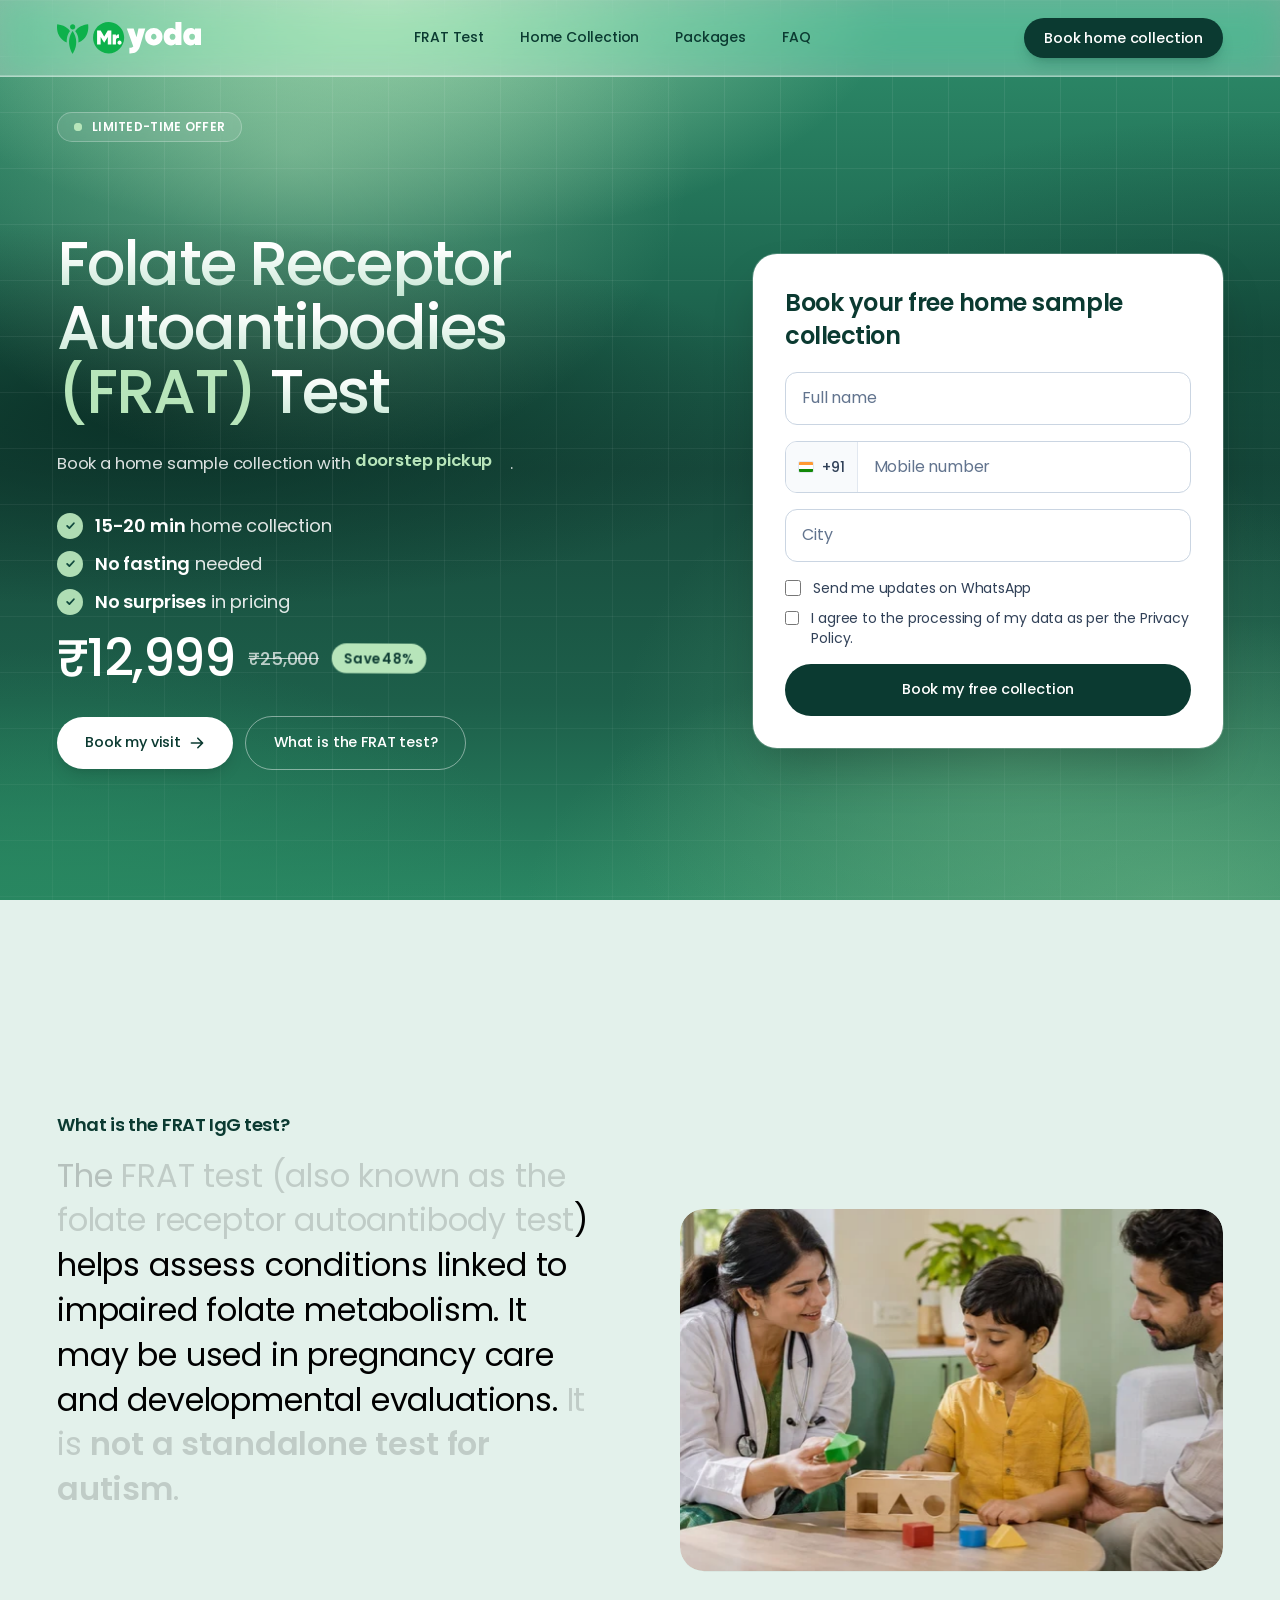
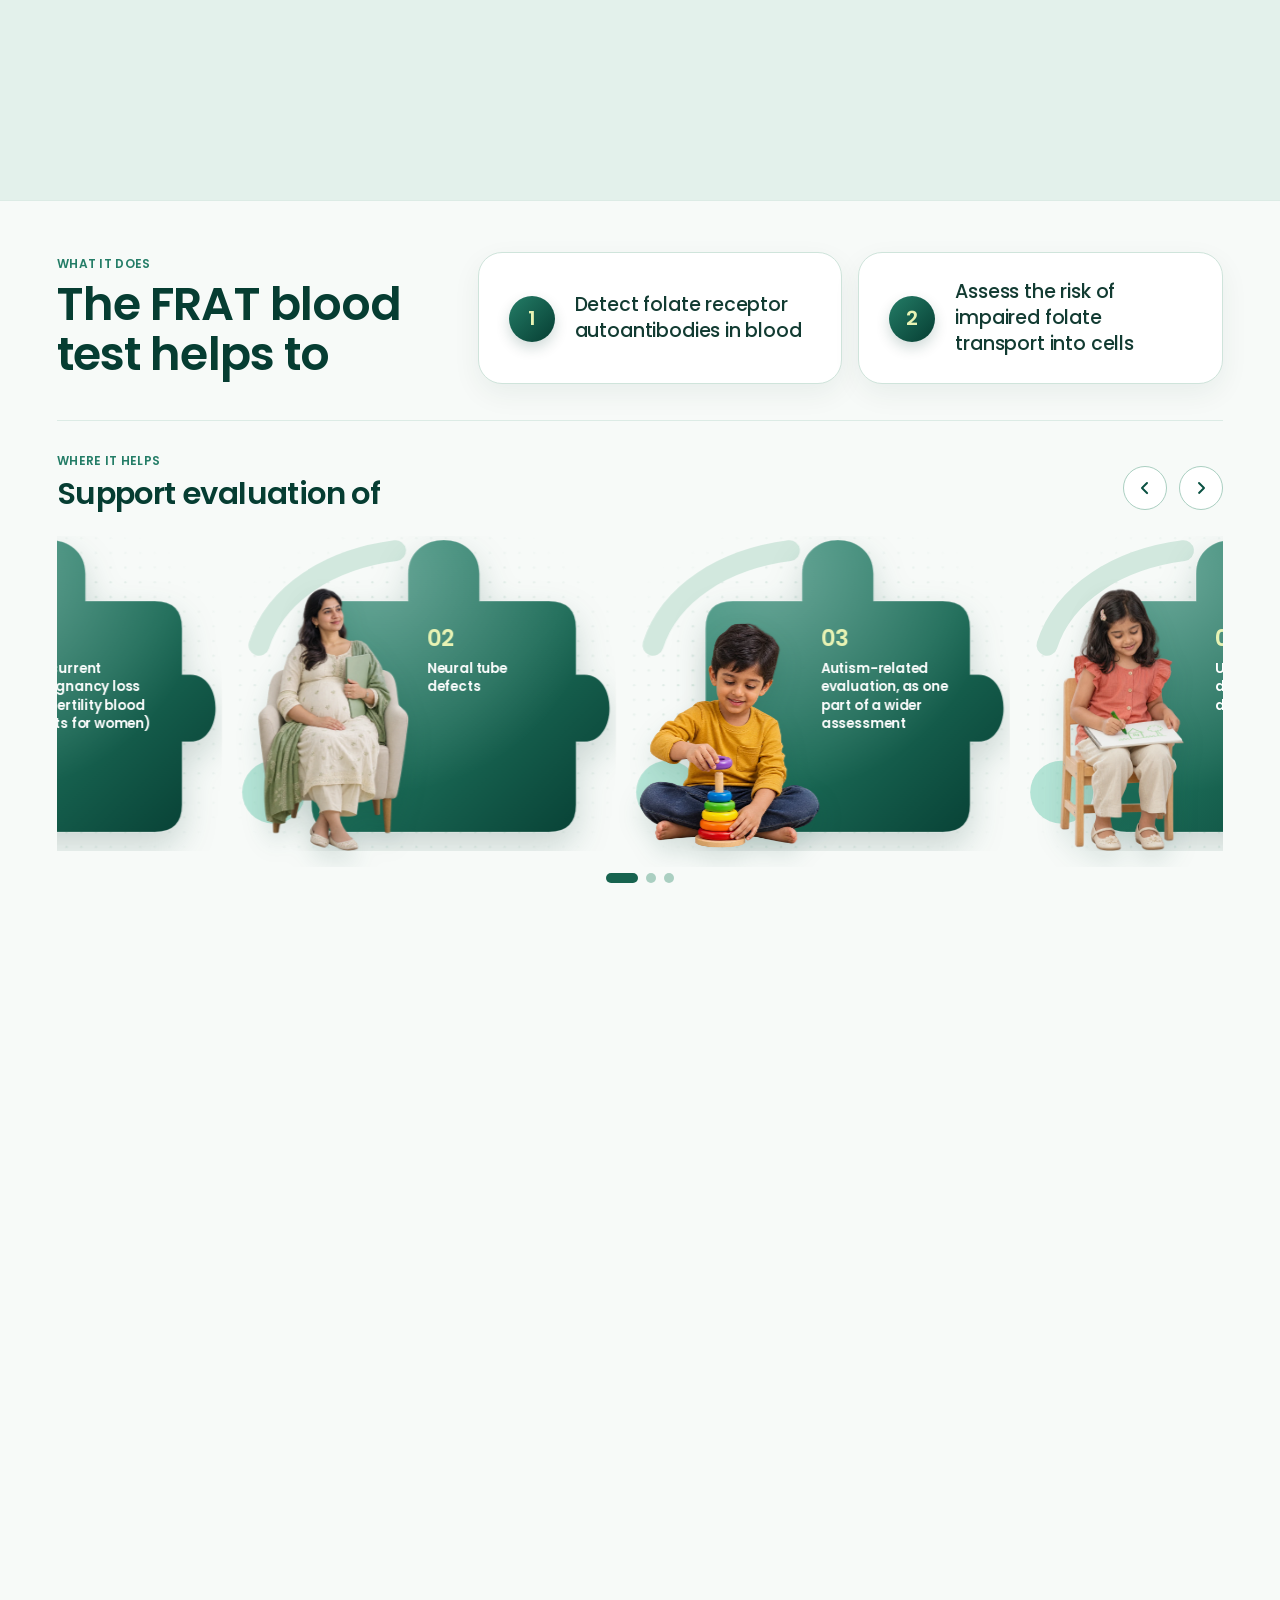
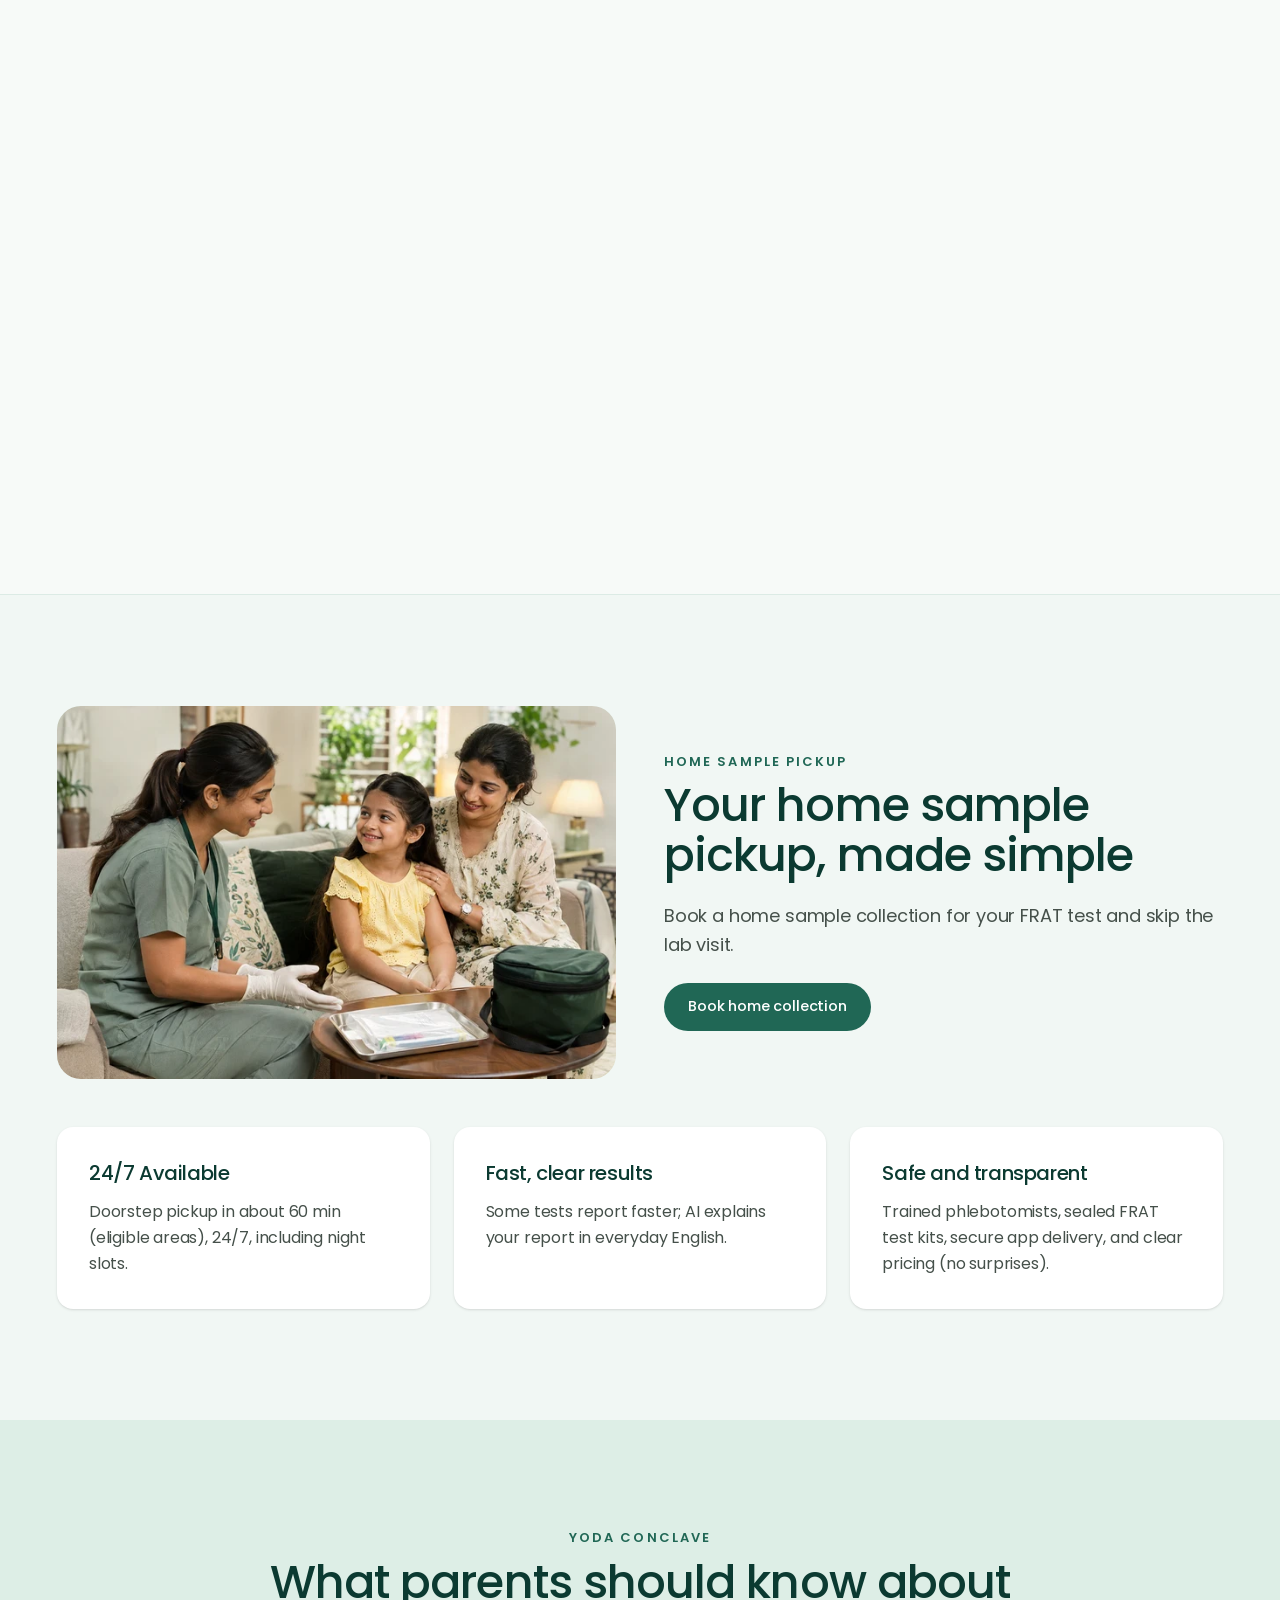
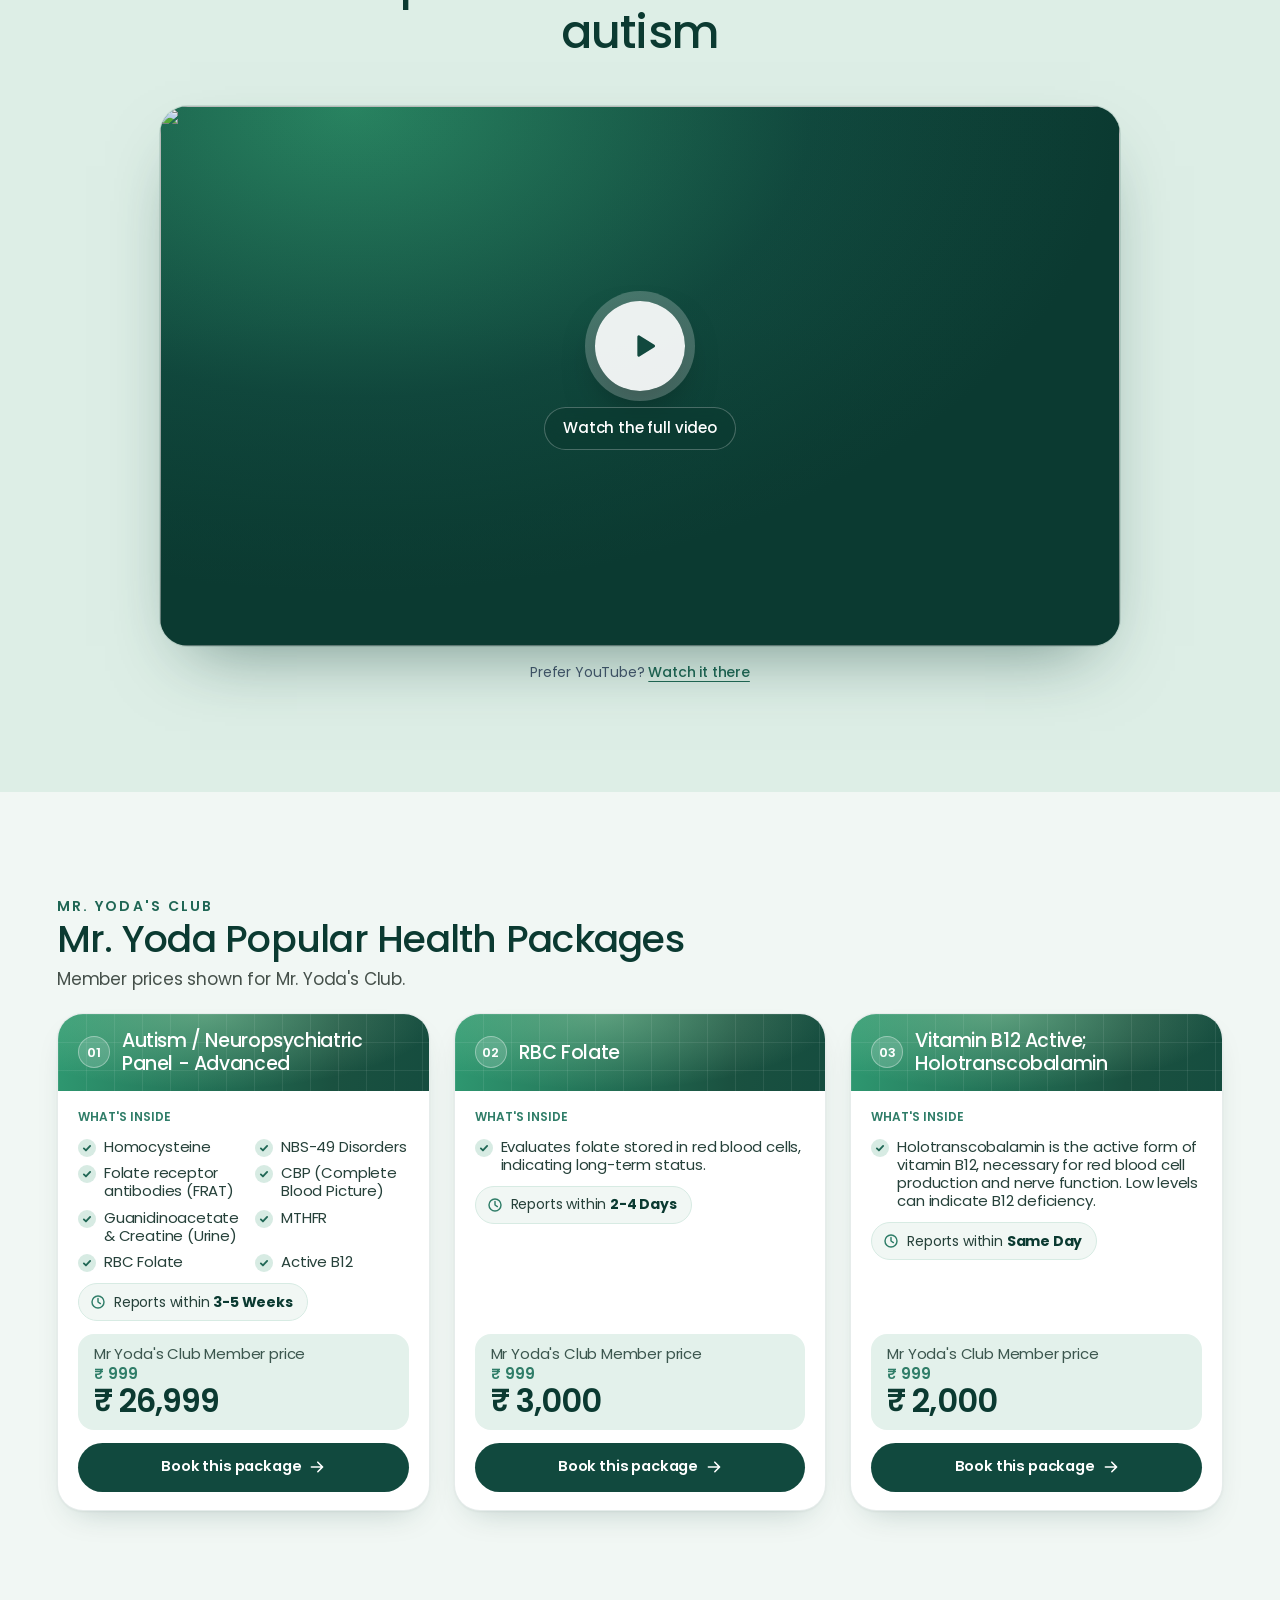
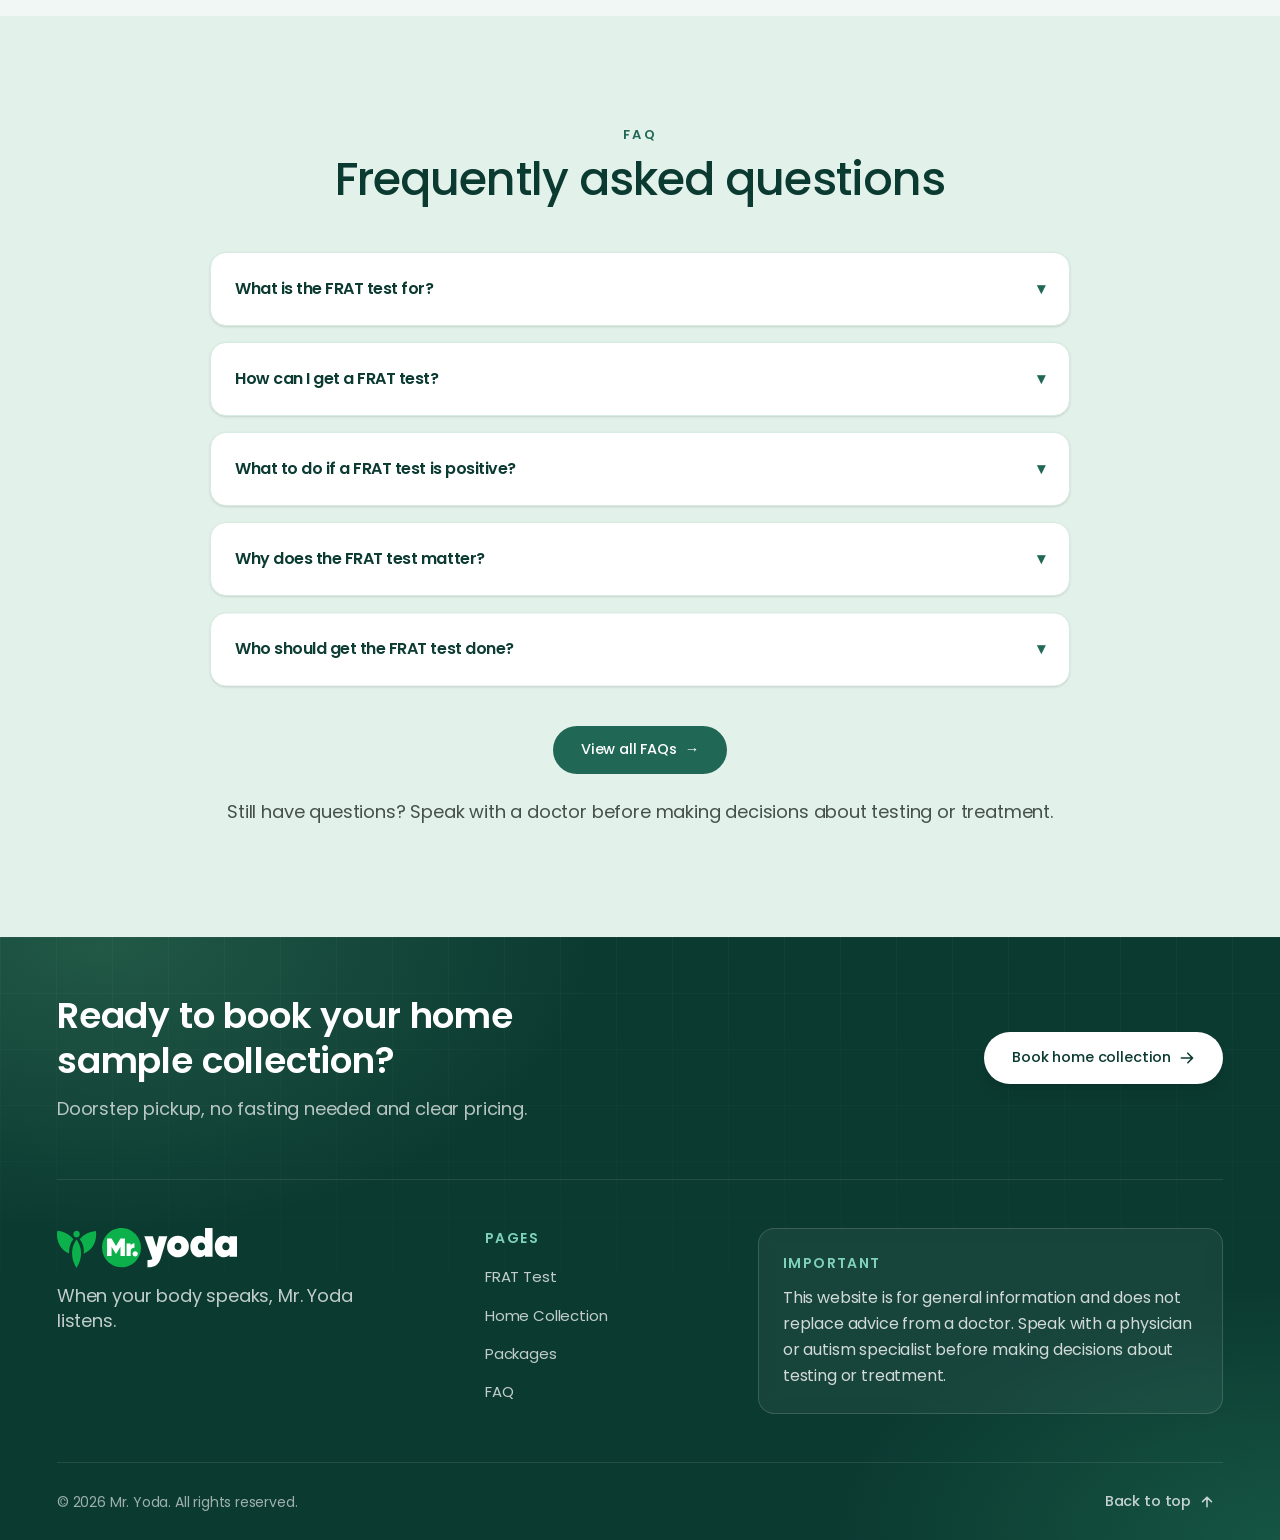
==== index.html @ a36a4462 "Initial commit Co-Authored-By: Claude Sonnet 5.5 <noreply@anthropic.com>" ====
<!DOCTYPE html>
<html lang="en">
<head>
  <meta charset="UTF-8" />
  <meta name="referrer" content="strict-origin-when-cross-origin" />
  <meta name="viewport" content="width=device-width, initial-scale=1.0" />
  <title>FRAT Test Autism: Positive vs Negative Results, Cost &amp; Guide | Mr. Yoda</title>
  <meta name="description" content="Learn FRAT test in autism, understand positive vs negative results, cost in India, and next steps. Complete guide to folate receptor antibody test." />
  <link rel="preconnect" href="https://fonts.googleapis.com" />
  <link rel="preconnect" href="https://fonts.gstatic.com" crossorigin />
  <link href="https://fonts.googleapis.com/css2?family=Poppins:wght@400;500;600&display=swap" rel="stylesheet" />
  <script src="assets/vendor/tailwind.js"></script>
  <style type="text/tailwindcss">
    @theme {
      /* Poster palette: deep emerald, mid emerald, bright emerald, soft neutrals */
      --color-brand-50: #F1F7F4;
      --color-brand-100: #D7EBE3;
      --color-brand-500: #2F7D68;
      --color-brand-600: #206755;
      --color-brand-800: #11493E;
      --color-brand-900: #0B3A31;
      --color-accent: #499987;
      --color-glow: #7FD1BB;
      --color-mint: #E3F1EB;
      --color-mist: #F4F6F5;
      --color-fern: #DDEEE6;
      --font-sans: "Poppins", sans-serif;
    }
  </style>
  <script>
    if (!window.matchMedia('(prefers-reduced-motion: reduce)').matches) {
      document.documentElement.classList.add('fx-ready');
      setTimeout(function () { document.documentElement.classList.remove('fx-ready'); }, 4000);
    }
  </script>
  <link rel="stylesheet" href="assets/css/styles.css" />
  <style>
    .fx-ready [data-fx] { opacity: 0; visibility: hidden; }
    .mascot-bob { animation: mascot-bob 4s ease-in-out infinite; }
    @keyframes mascot-bob { 0%, 100% { transform: translateY(0); } 50% { transform: translateY(-8px); } }
    @media (prefers-reduced-motion: reduce) { .mascot-bob { animation: none; } }
  </style>
</head>
<body class="bg-white font-sans text-slate-700 antialiased">

  <div id="site-header"></div>

  <main>
    <!-- Hero: dark emerald, animated headline, interactive offer + booking -->
    <section id="top" data-hero="light" class="hero-poster relative isolate overflow-hidden text-white">

      <!-- Background: jade mesh gradient, fine grid, drifting light -->
      <div aria-hidden="true" class="pointer-events-none absolute inset-0 -z-10">
        <div class="hero-mesh absolute inset-0"></div>
        <div data-parallax="0.8" class="absolute -left-[8%] -top-[18%] h-[70%] w-[62%]"><div class="hero-blob hero-blob--light"></div></div>
        <div data-parallax="1.3" class="absolute -bottom-[22%] -right-[10%] h-[75%] w-[62%]"><div class="hero-blob hero-blob--mid"></div></div>
        <div class="hero-grid absolute inset-0"></div>
        <div data-glow class="absolute left-0 top-0 hidden h-[28rem] w-[28rem] rounded-full opacity-0 md:block" style="background:radial-gradient(circle,rgba(183,229,186,.22),transparent 65%);transform:translate(-50%,-50%)"></div>
      </div>

      <div class="wrap flex min-h-[100svh] flex-col pb-14 pt-28 lg:pb-14 lg:pt-28">

        <!-- Offer pill -->
        <div data-fx class="flex items-start justify-between gap-6">
          <span class="inline-flex w-fit items-center gap-2.5 rounded-full border border-white/25 bg-white/10 px-4 py-1.5 text-xs font-semibold uppercase tracking-wide text-white backdrop-blur">
            <span class="relative flex h-2 w-2" aria-hidden="true">
              <span class="absolute inline-flex h-full w-full animate-ping rounded-full bg-[#B7E5BA] opacity-75"></span>
              <span class="relative inline-flex h-2 w-2 rounded-full bg-[#B7E5BA]"></span>
            </span>
            Limited-time offer
          </span>
        </div>

        <div class="mt-8 grid flex-1 gap-12 lg:mt-4 lg:grid-cols-[minmax(0,1fr)_minmax(0,470px)] lg:items-center lg:gap-14">

          <!-- Left: 1 pill (above) · 2 headline · 3 line · 4 offer points and price · 5 buttons -->
          <div class="hero-left flex flex-col justify-center">
            <h1 data-fx data-split class="hero-title">
                Folate Receptor Autoantibodies (FRAT) Test
              </h1>

            <p data-fx class="mt-6 max-w-xl text-[clamp(16px,1.3vw,19px)] leading-[1.55] text-white/85">
                Book a home sample collection with
                <span class="inline-grid h-[1.75em] overflow-hidden align-bottom font-semibold text-[#B7E5BA]" data-rotator aria-live="off">
                  <span class="col-start-1 row-start-1">doorstep pickup</span>
                  <span class="col-start-1 row-start-1">no fasting needed</span>
                  <span class="col-start-1 row-start-1">clear pricing</span>
                </span>.
              </p>

            <div data-fx class="hero-facts mt-9">
              <ul class="grid gap-3">
                <li><span class="hero-check"><svg viewBox="0 0 20 20" fill="none" stroke="currentColor" stroke-width="2.4" stroke-linecap="round" stroke-linejoin="round" aria-hidden="true"><path d="M5.5 10.5l3 3 6-6.5"/></svg></span><span><strong>15-20 min</strong> home collection</span></li>
                <li><span class="hero-check"><svg viewBox="0 0 20 20" fill="none" stroke="currentColor" stroke-width="2.4" stroke-linecap="round" stroke-linejoin="round" aria-hidden="true"><path d="M5.5 10.5l3 3 6-6.5"/></svg></span><span><strong>No fasting</strong> needed</span></li>
                <li><span class="hero-check"><svg viewBox="0 0 20 20" fill="none" stroke="currentColor" stroke-width="2.4" stroke-linecap="round" stroke-linejoin="round" aria-hidden="true"><path d="M5.5 10.5l3 3 6-6.5"/></svg></span><span><strong>No surprises</strong> in pricing</span></li>
              </ul>
              <p class="hero-price">
                <span class="hero-price-now">&#8377;<span data-count="12999">12,999</span></span>
                <span data-strike class="hero-price-old">&#8377;25,000</span>
                <span data-badge class="hero-price-badge">Save 48%</span>
              </p>
            </div>

            <div data-fx class="mt-8 flex flex-wrap items-center gap-3">
                <a href="#hero-book" data-focus-form data-magnetic
                   class="inline-flex items-center gap-2 rounded-full bg-white px-7 py-3.5 font-semibold text-brand-900 shadow-lg transition-colors duration-300 hover:bg-[#B7E5BA] focus-visible:outline-none focus-visible:ring-4 focus-visible:ring-white/40">
                  Book my visit
                  <svg class="h-4 w-4" viewBox="0 0 20 20" fill="currentColor" aria-hidden="true"><path fill-rule="evenodd" d="M10.3 3.3a1 1 0 011.4 0l6 6a1 1 0 010 1.4l-6 6a1 1 0 01-1.4-1.4L14.6 11H3a1 1 0 110-2h11.6l-4.3-4.3a1 1 0 010-1.4z" clip-rule="evenodd"/></svg>
                </a>
                <a href="#frat" data-magnetic
                   class="inline-flex items-center rounded-full border border-white/45 px-7 py-3.5 font-semibold text-white transition-colors duration-300 hover:bg-white/10 focus-visible:outline-none focus-visible:ring-4 focus-visible:ring-white/40">
                  What is the FRAT test?
                </a>
              </div>
          </div>

          <!-- Right: booking form -->
        <div id="hero-book" data-fx class="scroll-mt-28 lg:self-center">
          <div class="mx-auto w-full max-w-lg rounded-3xl bg-white p-6 text-slate-800 shadow-2xl ring-1 ring-white/20 md:p-8">

            <!-- Form state -->
            <div data-hero-form-wrap>
              <h2 class="text-xl font-extrabold leading-snug text-brand-900 md:text-2xl">Book your free home sample collection</h2>

              <form id="hero-form" data-hero-form novalidate class="mt-5 grid gap-4">
                <div>
                  <label for="h-name" class="sr-only">Full name</label>
                  <input id="h-name" name="name" type="text" autocomplete="name" placeholder="Full name"
                         aria-describedby="h-name-err"
                         class="w-full rounded-xl border border-slate-300 bg-white px-4 py-3 text-slate-900 placeholder:text-slate-500 focus:border-brand-600 focus:outline-none focus:ring-4 focus:ring-brand-100 aria-invalid:border-brand-600" />
                  <p id="h-name-err" data-error-for="name" class="mt-1 hidden text-xs font-medium text-brand-800" role="alert"></p>
                </div>

                <div>
                  <div class="flex items-stretch overflow-hidden rounded-xl border border-slate-300 bg-white focus-within:border-brand-600 focus-within:ring-4 focus-within:ring-brand-100">
                    <span class="flex shrink-0 items-center gap-2 border-r border-slate-200 bg-slate-50 px-3 text-sm font-medium text-slate-700">
                      <span class="flex h-3 w-4 flex-col overflow-hidden rounded-[2px] border border-slate-200" aria-hidden="true">
                        <span class="flex-1 bg-[#FF9933]"></span>
                        <span class="flex-1 bg-white"></span>
                        <span class="flex-1 bg-[#138808]"></span>
                      </span>
                      +91
                    </span>
                    <label for="h-phone" class="sr-only">Mobile number</label>
                    <input id="h-phone" name="phone" type="tel" inputmode="numeric" autocomplete="tel-national" maxlength="10" placeholder="Mobile number"
                           aria-describedby="h-phone-err"
                           class="w-full bg-transparent px-4 py-3 text-slate-900 placeholder:text-slate-500 focus:outline-none aria-invalid:text-brand-800" />
                  </div>
                  <p id="h-phone-err" data-error-for="phone" class="mt-1 hidden text-xs font-medium text-brand-800" role="alert"></p>
                </div>

                <div>
                  <label for="h-city" class="sr-only">City</label>
                  <input id="h-city" name="city" type="text" autocomplete="address-level2" list="city-options" placeholder="City"
                         aria-describedby="h-city-err"
                         class="w-full rounded-xl border border-slate-300 bg-white px-4 py-3 text-slate-900 placeholder:text-slate-500 focus:border-brand-600 focus:outline-none focus:ring-4 focus:ring-brand-100 aria-invalid:border-brand-600" />
                  <datalist id="city-options">
                    <option value="Mumbai"></option>
                    <option value="Delhi"></option>
                    <option value="Bengaluru"></option>
                    <option value="Hyderabad"></option>
                    <option value="Chennai"></option>
                    <option value="Kolkata"></option>
                    <option value="Pune"></option>
                    <option value="Ahmedabad"></option>
                  </datalist>
                  <p id="h-city-err" data-error-for="city" class="mt-1 hidden text-xs font-medium text-brand-800" role="alert"></p>
                </div>

                <div class="grid gap-2.5">
                  <label class="flex cursor-pointer items-start gap-3 text-sm text-slate-700">
                    <input type="checkbox" name="whatsapp" class="mt-0.5 h-4 w-4 accent-brand-600" />
                    <span>Send me updates on WhatsApp</span>
                  </label>
                  <label class="flex cursor-pointer items-start gap-3 text-sm text-slate-700">
                    <input type="checkbox" name="consent" class="mt-0.5 h-4 w-4 accent-brand-600" aria-describedby="h-consent-err" />
                    <span>I agree to the processing of my data as per the Privacy Policy.</span>
                  </label>
                  <p id="h-consent-err" data-error-for="consent" class="hidden text-xs font-medium text-brand-800" role="alert"></p>
                </div>

                <div>
                  <button data-submit type="submit"
                          class="flex w-full items-center justify-center gap-2 rounded-full bg-brand-900 px-6 py-3.5 font-semibold text-white transition-colors duration-300 hover:bg-brand-800 focus-visible:outline-none focus-visible:ring-4 focus-visible:ring-brand-100 disabled:cursor-wait disabled:opacity-70">
                    <span data-submit-label>Book my free collection</span>
                  </button>
                </div>
              </form>
            </div>

            <!-- Confirmation state -->
            <div data-hero-success hidden role="status" aria-live="polite">
              <div class="flex flex-col items-center py-10 text-center">
                <span class="grid h-14 w-14 place-items-center rounded-full bg-brand-50 text-brand-600" aria-hidden="true">
                  <svg class="h-7 w-7" viewBox="0 0 20 20" fill="currentColor"><path fill-rule="evenodd" d="M16.7 5.3a1 1 0 010 1.4l-7 7a1 1 0 01-1.4 0l-3-3a1 1 0 111.4-1.4L9 11.6l6.3-6.3a1 1 0 011.4 0z" clip-rule="evenodd"/></svg>
                </span>
                <h3 class="mt-4 text-2xl font-extrabold text-brand-900">Thank you, <span data-success-name></span>!</h3>
                <p class="mt-2 max-w-xs text-sm text-slate-600">
                  Your request is in. We'll call <span class="font-semibold text-slate-800" data-success-phone></span> to confirm your visit time.
                </p>
                <ul class="mt-6 grid gap-2 text-left text-sm text-slate-700">
                  <li>1. We call to confirm your slot</li>
                  <li>2. Our team visits for the sample</li>
                  <li>3. Your report is shared with you</li>
                </ul>
                <button type="button" data-reset class="mt-7 rounded-full border border-brand-600 px-5 py-2.5 text-sm font-semibold text-brand-800 transition-colors duration-300 hover:bg-brand-100">
                  Book for someone else
                </button>
              </div>
            </div>

          </div>
        </div>
      </div>
    </section>

    <!-- What is FRAT -->
    <section id="frat" class="flex min-h-svh items-center bg-mint py-[clamp(64px,6vw+34px,120px)]">
      <div class="wrap">
        <div data-frat-intro class="grid items-start gap-10 md:grid-cols-2 md:gap-14 lg:gap-20">
          <!-- Text: sits a little higher -->
          <div class="md:-mt-4">
            <h2 data-frat-heading class="text-[18px] font-bold leading-snug text-brand-900">What is the FRAT IgG test?</h2>
            <p data-frat-text class="mt-4 text-[22px] font-normal leading-[1.4] text-black md:text-[26px] lg:text-[32px]">
              The <strong class="font-normal text-black">FRAT test</strong> (also known as the <strong class="font-normal text-black">folate receptor autoantibody test</strong>)
              helps assess conditions linked to impaired folate metabolism. It may be used in pregnancy care and developmental evaluations.
              It is <strong class="font-semibold text-black">not a standalone test for autism</strong>.
            </p>
          </div>

          <!-- Image: sits lower, revealed on scroll -->
          <div data-frat-image class="overflow-hidden rounded-3xl shadow-xl md:mt-20">
            <img data-frat-img src="assets/images/pediatric-consultation-photo.webp" srcset="assets/images/pediatric-consultation-photo-640.webp 640w, assets/images/pediatric-consultation-photo.webp 1280w" sizes="(min-width: 768px) 560px, calc(100vw - 40px)" width="1280" height="853" alt="AI-generated photo of a pediatrician consulting with a young child and his father." class="block h-auto w-full object-cover will-change-transform" loading="lazy" decoding="async" />
          </div>
        </div>

      </div>
    </section>

    <!-- Full-width band: what it does + where it helps (puzzle-piece card slider) -->
    <section id="where-it-helps" class="bg-mint">
      <div class="evaluation-panel">
        <div class="evaluation-inner wrap">
          <!-- Part 1: what the test does -->
          <div class="evaluation-intro" data-reveal>
            <div>
              <p data-eyebrow class="text-xs font-semibold uppercase tracking-wide">What it does</p>
              <h3 class="mt-2 text-3xl font-extrabold leading-tight md:text-4xl">The FRAT blood test helps to</h3>
            </div>
            <ul class="grid gap-4 md:grid-cols-2">
              <li class="evaluation-point">
                <span class="evaluation-point-number" aria-hidden="true">1</span>
                Detect folate receptor autoantibodies in blood
              </li>
              <li class="evaluation-point">
                <span class="evaluation-point-number" aria-hidden="true">2</span>
                Assess the risk of impaired folate transport into cells
              </li>
            </ul>
          </div>
          <div class="evaluation-divider" aria-hidden="true"></div>

          <!-- Part 2: where it helps (this half stays pinned while the cards move on scroll) -->
          <div data-pin>
          <div class="flex flex-wrap items-end justify-between gap-4" data-reveal>
            <div>
              <p data-eyebrow class="text-xs font-semibold uppercase tracking-wide">Where it helps</p>
              <h3 class="mt-2 text-2xl font-extrabold leading-snug text-brand-900 md:text-3xl">Support evaluation of</h3>
            </div>
            <div class="flex items-center gap-3">
              <button type="button" data-prev aria-label="Previous cards" class="grid h-11 w-11 place-items-center rounded-full border border-brand-600 text-brand-800 transition-colors duration-300 hover:bg-brand-600 hover:text-white focus-visible:outline-none focus-visible:ring-4 focus-visible:ring-brand-100"><svg class="h-5 w-5" viewBox="0 0 20 20" fill="currentColor" aria-hidden="true"><path fill-rule="evenodd" d="M12.7 4.3a1 1 0 010 1.4L8.4 10l4.3 4.3a1 1 0 11-1.4 1.4l-5-5a1 1 0 010-1.4l5-5a1 1 0 011.4 0z" clip-rule="evenodd"/></svg></button>
              <button type="button" data-next aria-label="Next cards" class="grid h-11 w-11 place-items-center rounded-full border border-brand-600 text-brand-800 transition-colors duration-300 hover:bg-brand-600 hover:text-white focus-visible:outline-none focus-visible:ring-4 focus-visible:ring-brand-100"><svg class="h-5 w-5" viewBox="0 0 20 20" fill="currentColor" aria-hidden="true"><path fill-rule="evenodd" d="M7.3 4.3a1 1 0 011.4 0l5 5a1 1 0 010 1.4l-5 5a1 1 0 01-1.4-1.4L11.6 10 7.3 5.7a1 1 0 010-1.4z" clip-rule="evenodd"/></svg></button>
            </div>
          </div>

          <div data-pslider data-lenis-prevent tabindex="0" role="region" aria-roledescription="carousel"
               aria-label="Where the FRAT blood test helps"
               class="evaluation-slider rounded-3xl outline-none focus-visible:ring-4 focus-visible:ring-brand-100">
            <div data-pslider-viewport class="evaluation-viewport touch-pan-y select-none overflow-hidden">
              <ul data-pslider-track class="flex items-start will-change-transform">
              <li data-card role="group" aria-roledescription="slide" aria-label="1 of 5" class="relative shrink-0">
                <div class="evaluation-piece absolute inset-0 transition-transform duration-300 hover:-translate-y-2">
                  <svg class="evaluation-shape evaluation-shape--wide absolute inset-0 h-full w-full" viewBox="0 0 360 300" preserveAspectRatio="xMidYMid meet" aria-hidden="true"><defs><linearGradient id="pg1" x1="0" y1="0" x2="1" y2="1"><stop offset="0" stop-color="#2E8C75"/><stop offset=".55" stop-color="#1B6A56"/><stop offset="1" stop-color="#063D32"/></linearGradient><radialGradient id="pg1h" cx=".22" cy=".12" r=".75"><stop offset="0" stop-color="#fff" stop-opacity=".30"/><stop offset="1" stop-color="#fff" stop-opacity="0"/></radialGradient><pattern id="pg1d" width="14" height="14" patternUnits="userSpaceOnUse"><circle cx="2" cy="2" r="1.1" fill="#b9d6ca"/></pattern><radialGradient id="pg1g" cx=".5" cy=".55" r=".62"><stop offset=".35" stop-color="#fff"/><stop offset="1" stop-color="#000"/></radialGradient><mask id="pg1m"><rect width="360" height="300" fill="url(#pg1g)"/></mask></defs><rect width="360" height="300" fill="url(#pg1d)" opacity=".8" mask="url(#pg1m)"/><path d="M20 104C36 54 88 22 150 14" fill="none" stroke="#d2e8de" stroke-width="20" stroke-linecap="round"/><circle cx="34" cy="244" r="30" fill="#7FD1BB" opacity=".55"/><path class="puzzle-body" fill="url(#pg1)" stroke="rgba(255,255,255,.22)" stroke-width="1" stroke-linejoin="round" d="M96 62H162V36C162 -7 230 -7 230 36V62H296Q322 62 322 88V132H330C362 132 362 196 330 196H322V256Q322 282 296 282H96Q70 282 70 256V88Q70 62 96 62Z"/><path fill="url(#pg1h)" d="M96 62H162V36C162 -7 230 -7 230 36V62H296Q322 62 322 88V132H330C362 132 362 196 330 196H322V256Q322 282 296 282H96Q70 282 70 256V88Q70 62 96 62Z"/></svg>
                  <svg class="evaluation-shape evaluation-shape--tall absolute inset-0 h-full w-full" viewBox="0 0 300 400" preserveAspectRatio="xMidYMid meet" aria-hidden="true"><defs><linearGradient id="pg1t" x1="0" y1="0" x2="1" y2="1"><stop offset="0" stop-color="#2E8C75"/><stop offset=".55" stop-color="#1B6A56"/><stop offset="1" stop-color="#063D32"/></linearGradient><radialGradient id="pg1th" cx=".22" cy=".12" r=".75"><stop offset="0" stop-color="#fff" stop-opacity=".30"/><stop offset="1" stop-color="#fff" stop-opacity="0"/></radialGradient><pattern id="pg1td" width="14" height="14" patternUnits="userSpaceOnUse"><circle cx="2" cy="2" r="1.1" fill="#b9d6ca"/></pattern><radialGradient id="pg1tg" cx=".5" cy=".55" r=".62"><stop offset=".35" stop-color="#fff"/><stop offset="1" stop-color="#000"/></radialGradient><mask id="pg1tm"><rect width="300" height="400" fill="url(#pg1tg)"/></mask></defs><rect width="300" height="400" fill="url(#pg1td)" opacity=".8" mask="url(#pg1tm)"/><circle cx="276" cy="52" r="22" fill="#7FD1BB" opacity=".55"/><path class="puzzle-body" fill="url(#pg1t)" stroke="rgba(255,255,255,.22)" stroke-width="1" stroke-linejoin="round" d="M46 62H112V36C112 -7 178 -7 178 36V62H230Q256 62 256 88V172H270C308 172 308 236 270 236H256V366Q256 392 230 392H46Q20 392 20 366V88Q20 62 46 62Z"/><path fill="url(#pg1th)" d="M46 62H112V36C112 -7 178 -7 178 36V62H230Q256 62 256 88V172H270C308 172 308 236 270 236H256V366Q256 392 230 392H46Q20 392 20 366V88Q20 62 46 62Z"/></svg>
                  <img class="evaluation-person" src="assets/images/parent-care-cutout.webp" alt="AI-generated photo of a woman seated with a medical report." width="800" height="1200" loading="lazy" decoding="async" draggable="false" />
                  <div class="evaluation-copy absolute text-white">
                    <span class="evaluation-number">01</span>
                    <p class="evaluation-label">Recurrent pregnancy loss (infertility blood tests for women)</p>
                  </div>
                </div>
              </li>
              <li data-card role="group" aria-roledescription="slide" aria-label="2 of 5" class="relative shrink-0">
                <div class="evaluation-piece absolute inset-0 transition-transform duration-300 hover:-translate-y-2">
                  <svg class="evaluation-shape evaluation-shape--wide absolute inset-0 h-full w-full" viewBox="0 0 360 300" preserveAspectRatio="xMidYMid meet" aria-hidden="true"><defs><linearGradient id="pg2" x1="0" y1="0" x2="1" y2="1"><stop offset="0" stop-color="#2E8C75"/><stop offset=".55" stop-color="#1B6A56"/><stop offset="1" stop-color="#063D32"/></linearGradient><radialGradient id="pg2h" cx=".22" cy=".12" r=".75"><stop offset="0" stop-color="#fff" stop-opacity=".30"/><stop offset="1" stop-color="#fff" stop-opacity="0"/></radialGradient><pattern id="pg2d" width="14" height="14" patternUnits="userSpaceOnUse"><circle cx="2" cy="2" r="1.1" fill="#b9d6ca"/></pattern><radialGradient id="pg2g" cx=".5" cy=".55" r=".62"><stop offset=".35" stop-color="#fff"/><stop offset="1" stop-color="#000"/></radialGradient><mask id="pg2m"><rect width="360" height="300" fill="url(#pg2g)"/></mask></defs><rect width="360" height="300" fill="url(#pg2d)" opacity=".8" mask="url(#pg2m)"/><path d="M20 104C36 54 88 22 150 14" fill="none" stroke="#d2e8de" stroke-width="20" stroke-linecap="round"/><circle cx="34" cy="244" r="30" fill="#7FD1BB" opacity=".55"/><path class="puzzle-body" fill="url(#pg2)" stroke="rgba(255,255,255,.22)" stroke-width="1" stroke-linejoin="round" d="M96 62H162V36C162 -7 230 -7 230 36V62H296Q322 62 322 88V132H330C362 132 362 196 330 196H322V256Q322 282 296 282H96Q70 282 70 256V88Q70 62 96 62Z"/><path fill="url(#pg2h)" d="M96 62H162V36C162 -7 230 -7 230 36V62H296Q322 62 322 88V132H330C362 132 362 196 330 196H322V256Q322 282 296 282H96Q70 282 70 256V88Q70 62 96 62Z"/></svg>
                  <svg class="evaluation-shape evaluation-shape--tall absolute inset-0 h-full w-full" viewBox="0 0 300 400" preserveAspectRatio="xMidYMid meet" aria-hidden="true"><defs><linearGradient id="pg2t" x1="0" y1="0" x2="1" y2="1"><stop offset="0" stop-color="#2E8C75"/><stop offset=".55" stop-color="#1B6A56"/><stop offset="1" stop-color="#063D32"/></linearGradient><radialGradient id="pg2th" cx=".22" cy=".12" r=".75"><stop offset="0" stop-color="#fff" stop-opacity=".30"/><stop offset="1" stop-color="#fff" stop-opacity="0"/></radialGradient><pattern id="pg2td" width="14" height="14" patternUnits="userSpaceOnUse"><circle cx="2" cy="2" r="1.1" fill="#b9d6ca"/></pattern><radialGradient id="pg2tg" cx=".5" cy=".55" r=".62"><stop offset=".35" stop-color="#fff"/><stop offset="1" stop-color="#000"/></radialGradient><mask id="pg2tm"><rect width="300" height="400" fill="url(#pg2tg)"/></mask></defs><rect width="300" height="400" fill="url(#pg2td)" opacity=".8" mask="url(#pg2tm)"/><circle cx="276" cy="52" r="22" fill="#7FD1BB" opacity=".55"/><path class="puzzle-body" fill="url(#pg2t)" stroke="rgba(255,255,255,.22)" stroke-width="1" stroke-linejoin="round" d="M46 62H112V36C112 -7 178 -7 178 36V62H230Q256 62 256 88V172H270C308 172 308 236 270 236H256V366Q256 392 230 392H46Q20 392 20 366V88Q20 62 46 62Z"/><path fill="url(#pg2th)" d="M46 62H112V36C112 -7 178 -7 178 36V62H230Q256 62 256 88V172H270C308 172 308 236 270 236H256V366Q256 392 230 392H46Q20 392 20 366V88Q20 62 46 62Z"/></svg>
                  <img class="evaluation-person" src="assets/images/prenatal-care-cutout.webp" alt="AI-generated photo of a pregnant woman seated with a prenatal care folder." width="800" height="1200" loading="lazy" decoding="async" draggable="false" />
                  <div class="evaluation-copy absolute text-white">
                    <span class="evaluation-number">02</span>
                    <p class="evaluation-label">Neural tube defects</p>
                  </div>
                </div>
              </li>
              <li data-card role="group" aria-roledescription="slide" aria-label="3 of 5" class="relative shrink-0">
                <div class="evaluation-piece absolute inset-0 transition-transform duration-300 hover:-translate-y-2">
                  <svg class="evaluation-shape evaluation-shape--wide absolute inset-0 h-full w-full" viewBox="0 0 360 300" preserveAspectRatio="xMidYMid meet" aria-hidden="true"><defs><linearGradient id="pg3" x1="0" y1="0" x2="1" y2="1"><stop offset="0" stop-color="#2E8C75"/><stop offset=".55" stop-color="#1B6A56"/><stop offset="1" stop-color="#063D32"/></linearGradient><radialGradient id="pg3h" cx=".22" cy=".12" r=".75"><stop offset="0" stop-color="#fff" stop-opacity=".30"/><stop offset="1" stop-color="#fff" stop-opacity="0"/></radialGradient><pattern id="pg3d" width="14" height="14" patternUnits="userSpaceOnUse"><circle cx="2" cy="2" r="1.1" fill="#b9d6ca"/></pattern><radialGradient id="pg3g" cx=".5" cy=".55" r=".62"><stop offset=".35" stop-color="#fff"/><stop offset="1" stop-color="#000"/></radialGradient><mask id="pg3m"><rect width="360" height="300" fill="url(#pg3g)"/></mask></defs><rect width="360" height="300" fill="url(#pg3d)" opacity=".8" mask="url(#pg3m)"/><path d="M20 104C36 54 88 22 150 14" fill="none" stroke="#d2e8de" stroke-width="20" stroke-linecap="round"/><circle cx="34" cy="244" r="30" fill="#7FD1BB" opacity=".55"/><path class="puzzle-body" fill="url(#pg3)" stroke="rgba(255,255,255,.22)" stroke-width="1" stroke-linejoin="round" d="M96 62H162V36C162 -7 230 -7 230 36V62H296Q322 62 322 88V132H330C362 132 362 196 330 196H322V256Q322 282 296 282H96Q70 282 70 256V88Q70 62 96 62Z"/><path fill="url(#pg3h)" d="M96 62H162V36C162 -7 230 -7 230 36V62H296Q322 62 322 88V132H330C362 132 362 196 330 196H322V256Q322 282 296 282H96Q70 282 70 256V88Q70 62 96 62Z"/></svg>
                  <svg class="evaluation-shape evaluation-shape--tall absolute inset-0 h-full w-full" viewBox="0 0 300 400" preserveAspectRatio="xMidYMid meet" aria-hidden="true"><defs><linearGradient id="pg3t" x1="0" y1="0" x2="1" y2="1"><stop offset="0" stop-color="#2E8C75"/><stop offset=".55" stop-color="#1B6A56"/><stop offset="1" stop-color="#063D32"/></linearGradient><radialGradient id="pg3th" cx=".22" cy=".12" r=".75"><stop offset="0" stop-color="#fff" stop-opacity=".30"/><stop offset="1" stop-color="#fff" stop-opacity="0"/></radialGradient><pattern id="pg3td" width="14" height="14" patternUnits="userSpaceOnUse"><circle cx="2" cy="2" r="1.1" fill="#b9d6ca"/></pattern><radialGradient id="pg3tg" cx=".5" cy=".55" r=".62"><stop offset=".35" stop-color="#fff"/><stop offset="1" stop-color="#000"/></radialGradient><mask id="pg3tm"><rect width="300" height="400" fill="url(#pg3tg)"/></mask></defs><rect width="300" height="400" fill="url(#pg3td)" opacity=".8" mask="url(#pg3tm)"/><circle cx="276" cy="52" r="22" fill="#7FD1BB" opacity=".55"/><path class="puzzle-body" fill="url(#pg3t)" stroke="rgba(255,255,255,.22)" stroke-width="1" stroke-linejoin="round" d="M46 62H112V36C112 -7 178 -7 178 36V62H230Q256 62 256 88V172H270C308 172 308 236 270 236H256V366Q256 392 230 392H46Q20 392 20 366V88Q20 62 46 62Z"/><path fill="url(#pg3th)" d="M46 62H112V36C112 -7 178 -7 178 36V62H230Q256 62 256 88V172H270C308 172 308 236 270 236H256V366Q256 392 230 392H46Q20 392 20 366V88Q20 62 46 62Z"/></svg>
                  <img class="evaluation-person" src="assets/images/child-development-cutout.webp" alt="AI-generated photo of a child playing with a stacking-ring toy." width="800" height="875" loading="lazy" decoding="async" draggable="false" />
                  <div class="evaluation-copy absolute text-white">
                    <span class="evaluation-number">03</span>
                    <p class="evaluation-label">Autism-related evaluation, as one part of a wider assessment</p>
                  </div>
                </div>
              </li>
              <li data-card role="group" aria-roledescription="slide" aria-label="4 of 5" class="relative shrink-0">
                <div class="evaluation-piece absolute inset-0 transition-transform duration-300 hover:-translate-y-2">
                  <svg class="evaluation-shape evaluation-shape--wide absolute inset-0 h-full w-full" viewBox="0 0 360 300" preserveAspectRatio="xMidYMid meet" aria-hidden="true"><defs><linearGradient id="pg4" x1="0" y1="0" x2="1" y2="1"><stop offset="0" stop-color="#2E8C75"/><stop offset=".55" stop-color="#1B6A56"/><stop offset="1" stop-color="#063D32"/></linearGradient><radialGradient id="pg4h" cx=".22" cy=".12" r=".75"><stop offset="0" stop-color="#fff" stop-opacity=".30"/><stop offset="1" stop-color="#fff" stop-opacity="0"/></radialGradient><pattern id="pg4d" width="14" height="14" patternUnits="userSpaceOnUse"><circle cx="2" cy="2" r="1.1" fill="#b9d6ca"/></pattern><radialGradient id="pg4g" cx=".5" cy=".55" r=".62"><stop offset=".35" stop-color="#fff"/><stop offset="1" stop-color="#000"/></radialGradient><mask id="pg4m"><rect width="360" height="300" fill="url(#pg4g)"/></mask></defs><rect width="360" height="300" fill="url(#pg4d)" opacity=".8" mask="url(#pg4m)"/><path d="M20 104C36 54 88 22 150 14" fill="none" stroke="#d2e8de" stroke-width="20" stroke-linecap="round"/><circle cx="34" cy="244" r="30" fill="#7FD1BB" opacity=".55"/><path class="puzzle-body" fill="url(#pg4)" stroke="rgba(255,255,255,.22)" stroke-width="1" stroke-linejoin="round" d="M96 62H162V36C162 -7 230 -7 230 36V62H296Q322 62 322 88V132H330C362 132 362 196 330 196H322V256Q322 282 296 282H96Q70 282 70 256V88Q70 62 96 62Z"/><path fill="url(#pg4h)" d="M96 62H162V36C162 -7 230 -7 230 36V62H296Q322 62 322 88V132H330C362 132 362 196 330 196H322V256Q322 282 296 282H96Q70 282 70 256V88Q70 62 96 62Z"/></svg>
                  <svg class="evaluation-shape evaluation-shape--tall absolute inset-0 h-full w-full" viewBox="0 0 300 400" preserveAspectRatio="xMidYMid meet" aria-hidden="true"><defs><linearGradient id="pg4t" x1="0" y1="0" x2="1" y2="1"><stop offset="0" stop-color="#2E8C75"/><stop offset=".55" stop-color="#1B6A56"/><stop offset="1" stop-color="#063D32"/></linearGradient><radialGradient id="pg4th" cx=".22" cy=".12" r=".75"><stop offset="0" stop-color="#fff" stop-opacity=".30"/><stop offset="1" stop-color="#fff" stop-opacity="0"/></radialGradient><pattern id="pg4td" width="14" height="14" patternUnits="userSpaceOnUse"><circle cx="2" cy="2" r="1.1" fill="#b9d6ca"/></pattern><radialGradient id="pg4tg" cx=".5" cy=".55" r=".62"><stop offset=".35" stop-color="#fff"/><stop offset="1" stop-color="#000"/></radialGradient><mask id="pg4tm"><rect width="300" height="400" fill="url(#pg4tg)"/></mask></defs><rect width="300" height="400" fill="url(#pg4td)" opacity=".8" mask="url(#pg4tm)"/><circle cx="276" cy="52" r="22" fill="#7FD1BB" opacity=".55"/><path class="puzzle-body" fill="url(#pg4t)" stroke="rgba(255,255,255,.22)" stroke-width="1" stroke-linejoin="round" d="M46 62H112V36C112 -7 178 -7 178 36V62H230Q256 62 256 88V172H270C308 172 308 236 270 236H256V366Q256 392 230 392H46Q20 392 20 366V88Q20 62 46 62Z"/><path fill="url(#pg4th)" d="M46 62H112V36C112 -7 178 -7 178 36V62H230Q256 62 256 88V172H270C308 172 308 236 270 236H256V366Q256 392 230 392H46Q20 392 20 366V88Q20 62 46 62Z"/></svg>
                  <img class="evaluation-person" src="assets/images/child-learning-cutout.webp" alt="AI-generated photo of a child drawing on a sketchpad." width="800" height="1200" loading="lazy" decoding="async" draggable="false" />
                  <div class="evaluation-copy absolute text-white">
                    <span class="evaluation-number">04</span>
                    <p class="evaluation-label">Unexplained developmental delays in children</p>
                  </div>
                </div>
              </li>
              <li data-card role="group" aria-roledescription="slide" aria-label="5 of 5" class="relative shrink-0">
                <div class="evaluation-piece absolute inset-0 transition-transform duration-300 hover:-translate-y-2">
                  <svg class="evaluation-shape evaluation-shape--wide absolute inset-0 h-full w-full" viewBox="0 0 360 300" preserveAspectRatio="xMidYMid meet" aria-hidden="true"><defs><linearGradient id="pg5" x1="0" y1="0" x2="1" y2="1"><stop offset="0" stop-color="#2E8C75"/><stop offset=".55" stop-color="#1B6A56"/><stop offset="1" stop-color="#063D32"/></linearGradient><radialGradient id="pg5h" cx=".22" cy=".12" r=".75"><stop offset="0" stop-color="#fff" stop-opacity=".30"/><stop offset="1" stop-color="#fff" stop-opacity="0"/></radialGradient><pattern id="pg5d" width="14" height="14" patternUnits="userSpaceOnUse"><circle cx="2" cy="2" r="1.1" fill="#b9d6ca"/></pattern><radialGradient id="pg5g" cx=".5" cy=".55" r=".62"><stop offset=".35" stop-color="#fff"/><stop offset="1" stop-color="#000"/></radialGradient><mask id="pg5m"><rect width="360" height="300" fill="url(#pg5g)"/></mask></defs><rect width="360" height="300" fill="url(#pg5d)" opacity=".8" mask="url(#pg5m)"/><path d="M20 104C36 54 88 22 150 14" fill="none" stroke="#d2e8de" stroke-width="20" stroke-linecap="round"/><circle cx="34" cy="244" r="30" fill="#7FD1BB" opacity=".55"/><path class="puzzle-body" fill="url(#pg5)" stroke="rgba(255,255,255,.22)" stroke-width="1" stroke-linejoin="round" d="M96 62H162V36C162 -7 230 -7 230 36V62H296Q322 62 322 88V132H330C362 132 362 196 330 196H322V256Q322 282 296 282H96Q70 282 70 256V88Q70 62 96 62Z"/><path fill="url(#pg5h)" d="M96 62H162V36C162 -7 230 -7 230 36V62H296Q322 62 322 88V132H330C362 132 362 196 330 196H322V256Q322 282 296 282H96Q70 282 70 256V88Q70 62 96 62Z"/></svg>
                  <svg class="evaluation-shape evaluation-shape--tall absolute inset-0 h-full w-full" viewBox="0 0 300 400" preserveAspectRatio="xMidYMid meet" aria-hidden="true"><defs><linearGradient id="pg5t" x1="0" y1="0" x2="1" y2="1"><stop offset="0" stop-color="#2E8C75"/><stop offset=".55" stop-color="#1B6A56"/><stop offset="1" stop-color="#063D32"/></linearGradient><radialGradient id="pg5th" cx=".22" cy=".12" r=".75"><stop offset="0" stop-color="#fff" stop-opacity=".30"/><stop offset="1" stop-color="#fff" stop-opacity="0"/></radialGradient><pattern id="pg5td" width="14" height="14" patternUnits="userSpaceOnUse"><circle cx="2" cy="2" r="1.1" fill="#b9d6ca"/></pattern><radialGradient id="pg5tg" cx=".5" cy=".55" r=".62"><stop offset=".35" stop-color="#fff"/><stop offset="1" stop-color="#000"/></radialGradient><mask id="pg5tm"><rect width="300" height="400" fill="url(#pg5tg)"/></mask></defs><rect width="300" height="400" fill="url(#pg5td)" opacity=".8" mask="url(#pg5tm)"/><circle cx="276" cy="52" r="22" fill="#7FD1BB" opacity=".55"/><path class="puzzle-body" fill="url(#pg5t)" stroke="rgba(255,255,255,.22)" stroke-width="1" stroke-linejoin="round" d="M46 62H112V36C112 -7 178 -7 178 36V62H230Q256 62 256 88V172H270C308 172 308 236 270 236H256V366Q256 392 230 392H46Q20 392 20 366V88Q20 62 46 62Z"/><path fill="url(#pg5th)" d="M46 62H112V36C112 -7 178 -7 178 36V62H230Q256 62 256 88V172H270C308 172 308 236 270 236H256V366Q256 392 230 392H46Q20 392 20 366V88Q20 62 46 62Z"/></svg>
                  <img class="evaluation-person" src="assets/images/development-clinician-cutout.webp" alt="AI-generated photo of a pediatric clinician holding a clipboard." width="800" height="1200" loading="lazy" decoding="async" draggable="false" />
                  <div class="evaluation-copy absolute text-white">
                    <span class="evaluation-number">05</span>
                    <p class="evaluation-label">Neurodevelopmental concerns</p>
                  </div>
                </div>
              </li>
              </ul>
            </div>
            <div class="mt-2 flex justify-center gap-2" data-pslider-dots></div>
          </div>
          </div>
        </div>
      </div>

    </section>

    <!-- Home sample collection -->
    <section id="home-collection" class="bg-brand-50 py-[clamp(64px,6vw+34px,120px)]">
      <div class="wrap">
        <div class="collection-intro" data-reveal>
          <img src="assets/images/pediatric-home-collection-photo.webp" srcset="assets/images/pediatric-home-collection-photo-640.webp 640w, assets/images/pediatric-home-collection-photo.webp 1280w" sizes="(min-width: 768px) 520px, calc(100vw - 40px)" width="1280" height="853" alt="AI-generated photo of a pediatric phlebotomist preparing a home sample collection kit beside a child and her mother." class="care-image" loading="lazy" decoding="async" />
          <div>
          <p class="eyebrow">Home sample pickup</p>
          <h2 class="section-h2 mt-3 text-brand-900">Your home sample pickup, made simple</h2>
          <p class="mt-5 text-lg leading-relaxed">Book a home sample collection for your FRAT test and skip the lab visit.</p>
          <a href="#book" class="mt-6 inline-block rounded-full bg-brand-600 px-6 py-3 font-semibold text-white transition-colors duration-300 hover:bg-brand-800">Book home collection</a>
          </div>
        </div>
        <div class="mt-12 grid gap-6 md:grid-cols-3" data-stagger>
          <article class="rounded-2xl bg-white p-8 shadow-sm">
            <h3 class="text-xl font-semibold text-brand-900">24/7 Available</h3>
            <p class="mt-3 leading-relaxed">Doorstep pickup in about 60 min (eligible areas), 24/7, including night slots.</p>
          </article>
          <article class="rounded-2xl bg-white p-8 shadow-sm">
            <h3 class="text-xl font-semibold text-brand-900">Fast, clear results</h3>
            <p class="mt-3 leading-relaxed">Some tests report faster; AI explains your report in everyday English.</p>
          </article>
          <article class="rounded-2xl bg-white p-8 shadow-sm">
            <h3 class="text-xl font-semibold text-brand-900">Safe and transparent</h3>
            <p class="mt-3 leading-relaxed">Trained phlebotomists, sealed FRAT test kits, secure app delivery, and clear pricing (no surprises).</p>
          </article>
        </div>
      </div>
    </section>

    <!-- Video -->
    <section id="video" class="bg-fern py-[clamp(64px,6vw+34px,120px)]">
      <div class="wrap">
        <div class="mx-auto max-w-3xl text-center" data-reveal>
          <p class="eyebrow">Yoda Conclave</p>
          <h2 class="section-h2 mt-3 text-brand-900">What parents should know about autism</h2>
        </div>

        <div class="mx-auto mt-10 max-w-[960px] lg:mt-12" data-reveal>
          <!-- Click-to-play YouTube embed: the player loads only when pressed (faster page, no tracking until then) -->
          <div class="yt-frame" data-yt="Jl3MBpQnIdY">
            <img class="yt-thumb" src="https://i.ytimg.com/vi/Jl3MBpQnIdY/maxresdefault.jpg" data-fallback="https://i.ytimg.com/vi/Jl3MBpQnIdY/hqdefault.jpg" alt="" loading="lazy" decoding="async" />
            <button type="button" class="yt-play" aria-label="Play video: What parents should know about autism">
              <span class="yt-play-icon" aria-hidden="true">
                <svg viewBox="0 0 24 24" fill="currentColor"><path d="M8 5.5v13a1 1 0 001.5.86l10.5-6.5a1 1 0 000-1.72L9.5 4.64A1 1 0 008 5.5z"/></svg>
              </span>
              <span class="yt-play-label">Watch the full video</span>
            </button>
          </div>
          <p class="mt-4 text-center text-sm text-slate-600">
            Prefer YouTube?
            <a href="https://youtu.be/Jl3MBpQnIdY" target="_blank" rel="noopener noreferrer" class="font-medium text-brand-600 underline underline-offset-4 transition-colors duration-300 hover:text-brand-900">Watch it there</a>
          </p>
        </div>
      </div>
    </section>

    <!-- Packages -->
    <section id="packages" data-fit-view class="bg-brand-50 py-12 lg:flex lg:items-center">
      <div class="wrap">
        <div class="pkg-intro" data-reveal>
          <p class="eyebrow">Mr. Yoda's Club</p>
          <h2 class="section-h2 mt-3 text-brand-900">Mr. Yoda Popular Health Packages</h2>
          <p class="mt-3">Member prices shown for Mr. Yoda's Club.</p>
        </div>
        <div class="mt-8 grid gap-5 lg:grid-cols-3 lg:gap-6" data-stagger>
          <article class="pkg-card">
            <header class="pkg-head">
              <span class="pkg-num" aria-hidden="true">01</span>
              <h3>Autism / Neuropsychiatric Panel - Advanced</h3>
            </header>
            <div class="pkg-body">
              <p class="pkg-label">What's inside</p>
              <ul class="pkg-list pkg-list--2">
              <li>Homocysteine</li>
              <li>NBS-49 Disorders</li>
              <li>Folate receptor antibodies (FRAT)</li>
              <li>CBP (Complete Blood Picture)</li>
              <li>Guanidinoacetate &amp; Creatine (Urine)</li>
              <li>MTHFR</li>
              <li>RBC Folate</li>
              <li>Active B12</li>
              </ul>
              <p class="pkg-tat"><svg viewBox="0 0 20 20" fill="none" stroke="currentColor" stroke-width="1.8" stroke-linecap="round" stroke-linejoin="round" aria-hidden="true"><circle cx="10" cy="10" r="7.5"/><path d="M10 5.5V10l3 2"/></svg><span>Reports within <strong>3-5 Weeks</strong></span></p>
              <div class="pkg-price">
                <p class="pkg-price-label">Mr Yoda's Club Member price</p>
                <p class="pkg-price-sub">&#8377; 999</p>
                <p class="pkg-price-main">&#8377; 26,999</p>
              </div>
              <a href="#book" class="pkg-cta">Book this package <svg viewBox="0 0 20 20" fill="currentColor" aria-hidden="true"><path fill-rule="evenodd" d="M10.3 3.3a1 1 0 011.4 0l6 6a1 1 0 010 1.4l-6 6a1 1 0 01-1.4-1.4L14.6 11H3a1 1 0 110-2h11.6l-4.3-4.3a1 1 0 010-1.4z" clip-rule="evenodd"/></svg></a>
            </div>
          </article>
          <article class="pkg-card">
            <header class="pkg-head">
              <span class="pkg-num" aria-hidden="true">02</span>
              <h3>RBC Folate</h3>
            </header>
            <div class="pkg-body">
              <p class="pkg-label">What's inside</p>
              <ul class="pkg-list">
              <li>Evaluates folate stored in red blood cells, indicating long-term status.</li>
              </ul>
              <p class="pkg-tat"><svg viewBox="0 0 20 20" fill="none" stroke="currentColor" stroke-width="1.8" stroke-linecap="round" stroke-linejoin="round" aria-hidden="true"><circle cx="10" cy="10" r="7.5"/><path d="M10 5.5V10l3 2"/></svg><span>Reports within <strong>2-4 Days</strong></span></p>
              <div class="pkg-price">
                <p class="pkg-price-label">Mr Yoda's Club Member price</p>
                <p class="pkg-price-sub">&#8377; 999</p>
                <p class="pkg-price-main">&#8377; 3,000</p>
              </div>
              <a href="#book" class="pkg-cta">Book this package <svg viewBox="0 0 20 20" fill="currentColor" aria-hidden="true"><path fill-rule="evenodd" d="M10.3 3.3a1 1 0 011.4 0l6 6a1 1 0 010 1.4l-6 6a1 1 0 01-1.4-1.4L14.6 11H3a1 1 0 110-2h11.6l-4.3-4.3a1 1 0 010-1.4z" clip-rule="evenodd"/></svg></a>
            </div>
          </article>
          <article class="pkg-card">
            <header class="pkg-head">
              <span class="pkg-num" aria-hidden="true">03</span>
              <h3>Vitamin B12 Active; Holotranscobalamin</h3>
            </header>
            <div class="pkg-body">
              <p class="pkg-label">What's inside</p>
              <ul class="pkg-list">
              <li>Holotranscobalamin is the active form of vitamin B12, necessary for red blood cell production and nerve function. Low levels can indicate B12 deficiency.</li>
              </ul>
              <p class="pkg-tat"><svg viewBox="0 0 20 20" fill="none" stroke="currentColor" stroke-width="1.8" stroke-linecap="round" stroke-linejoin="round" aria-hidden="true"><circle cx="10" cy="10" r="7.5"/><path d="M10 5.5V10l3 2"/></svg><span>Reports within <strong>Same Day</strong></span></p>
              <div class="pkg-price">
                <p class="pkg-price-label">Mr Yoda's Club Member price</p>
                <p class="pkg-price-sub">&#8377; 999</p>
                <p class="pkg-price-main">&#8377; 2,000</p>
              </div>
              <a href="#book" class="pkg-cta">Book this package <svg viewBox="0 0 20 20" fill="currentColor" aria-hidden="true"><path fill-rule="evenodd" d="M10.3 3.3a1 1 0 011.4 0l6 6a1 1 0 010 1.4l-6 6a1 1 0 01-1.4-1.4L14.6 11H3a1 1 0 110-2h11.6l-4.3-4.3a1 1 0 010-1.4z" clip-rule="evenodd"/></svg></a>
            </div>
          </article>
        </div>
      </div>
    </section>

    <!-- FAQ -->
    <section id="faq" class="bg-mint py-[clamp(64px,6vw+34px,120px)]">
      <div class="wrap">
        <div class="text-center" data-reveal>
          <p class="eyebrow">FAQ</p>
          <h2 class="section-h2 mt-3 text-brand-900">Frequently asked questions</h2>
        </div>
        <div class="mx-auto mt-12 max-w-[860px] space-y-4" data-stagger>
          <details class="group rounded-2xl border border-brand-100 bg-white p-6 shadow-sm" data-faq>
            <summary class="flex cursor-pointer items-center justify-between gap-4 text-base font-semibold tracking-[-.03em] text-brand-900">What is the FRAT test for?<span class="chev text-brand-600 transition-colors duration-300">&#9662;</span></summary>
            <p class="mt-4 leading-relaxed">The FRAT test (folate receptor autoantibody test) is a blood-based test that screens both blocking and binding autoantibodies, which may affect folate transport to the brain and CSF.</p>
          </details>
          <details class="group rounded-2xl border border-brand-100 bg-white p-6 shadow-sm" data-faq>
            <summary class="flex cursor-pointer items-center justify-between gap-4 text-base font-semibold tracking-[-.03em] text-brand-900">How can I get a FRAT test?<span class="chev text-brand-600 transition-colors duration-300">&#9662;</span></summary>
            <p class="mt-4 leading-relaxed">If you are searching for FRAT test near me, you can book Mr. Yoda's FRAT test in Hyderabad and opt for blood sample home collection or order a FRAT test kit if you are ordering from elsewhere in India.</p>
          </details>
          <details class="group rounded-2xl border border-brand-100 bg-white p-6 shadow-sm" data-faq>
            <summary class="flex cursor-pointer items-center justify-between gap-4 text-base font-semibold tracking-[-.03em] text-brand-900">What to do if a FRAT test is positive?<span class="chev text-brand-600 transition-colors duration-300">&#9662;</span></summary>
            <p class="mt-4 leading-relaxed">A positive FRAT blood test means impaired folate transport. Consult a doctor for treatment, supplements, and follow-up under infertility blood tests for women or neuro care.</p>
          </details>
          <details class="group rounded-2xl border border-brand-100 bg-white p-6 shadow-sm" data-faq>
            <summary class="flex cursor-pointer items-center justify-between gap-4 text-base font-semibold tracking-[-.03em] text-brand-900">Why does the FRAT test matter?<span class="chev text-brand-600 transition-colors duration-300">&#9662;</span></summary>
            <p class="mt-4 leading-relaxed">The FRAT test helps detect hidden folate issues linked to autism, fertility concerns, and developmental delays, thereby enabling early, preventive intervention.</p>
          </details>
          <details class="group rounded-2xl border border-brand-100 bg-white p-6 shadow-sm" data-faq>
            <summary class="flex cursor-pointer items-center justify-between gap-4 text-base font-semibold tracking-[-.03em] text-brand-900">Who should get the FRAT test done?<span class="chev text-brand-600 transition-colors duration-300">&#9662;</span></summary>
            <p class="mt-4 leading-relaxed">The FRAT test is recommended for women facing fertility issues, pregnancy loss, or children with autism or developmental delays.</p>
          </details>
        </div>
        <div class="mx-auto mt-10 max-w-[860px] text-center" data-reveal>
          <a href="faq.html" class="inline-flex items-center gap-2 rounded-full bg-brand-600 px-7 py-3 font-semibold text-white transition-colors duration-300 hover:bg-brand-800">
            View all FAQs <span aria-hidden="true">&rarr;</span>
          </a>
          <p class="mt-6 text-lg">Still have questions? Speak with a doctor before making decisions about testing or treatment.</p>
        </div>
      </div>
    </section>
  </main>

  <div id="site-footer"></div>

  <script src="assets/vendor/gsap.min.js"></script>
  <script src="assets/vendor/ScrollTrigger.min.js"></script>
  <script src="assets/vendor/lenis.min.js"></script>
  <script src="assets/js/layout.js"></script>
  <script src="assets/js/booking-modal.js"></script>
  <script src="assets/js/hero.js"></script>
  <script src="assets/js/hero-fx.js"></script>
  <script src="assets/js/main.js"></script>
  <script src="assets/js/slider.js"></script>
  <script src="assets/js/frat-reveal.js"></script>
  <script src="assets/js/video.js"></script>
</body>
</html>
---- assets/css/styles.css ----
/* Lenis smooth-scroll recommended overrides */
html.lenis,
html.lenis body {
  height: auto;
}
.lenis.lenis-smooth {
  scroll-behavior: auto !important;
}
.lenis.lenis-stopped {
  overflow: hidden;
}

/* FAQ accordion */
details > summary {
  list-style: none;
}
details > summary::-webkit-details-marker {
  display: none;
}
details[open] .chev {
  transform: rotate(180deg);
}

/* Keep anchored sections clear of the fixed header */
section[id] {
  scroll-margin-top: 96px;
}

/* The reference puzzle is decorative and stays behind the hero content. */
.hero-puzzle {
  display: block;
  object-fit: contain;
  pointer-events: none;
  user-select: none;
  filter: drop-shadow(0 8px 10px #001f1940);
}
.hero-puzzle--left { width: 112px; height: 112px; opacity: .42; }
.hero-puzzle--top { width: 64px; height: 64px; opacity: .34; }
.hero-puzzle--bottom { width: 96px; height: 96px; opacity: .32; }
.hero-puzzle--edge { width: 160px; height: 160px; opacity: .27; }

/* Responsive healthcare imagery complements the site palette. */
.care-image {
  display: block;
  width: 100%;
  height: auto;
  aspect-ratio: 3 / 2;
  object-fit: contain;
  border-radius: 24px;
  background: #eefbf3;
}
.hero-care-image {
  margin-bottom: 24px;
  border-radius: 16px;
}
.collection-intro {
  display: grid;
  align-items: center;
  gap: 40px;
}
.section-care-image {
  max-width: 560px;
  margin: 32px auto 0;
}
.faq-care-image {
  max-width: 360px;
  margin: 28px auto 0;
}

/* Green puzzle compositions with photographic cutouts and a plain backdrop. */
.evaluation-panel {
  position: relative;
  isolation: isolate;
  padding: clamp(44px, 6vw, 88px) 0;
  border-top: 1px solid #dcebe5;
  border-bottom: 1px solid #dcebe5;
  border-radius: 0;
  background-color: #f7faf8;
  background-image: none;
  margin-bottom: 0;
}
.evaluation-panel h3 { color: #063d32; }
.evaluation-panel > div > div > p { color: #247d67; }
.evaluation-panel [data-prev],
.evaluation-panel [data-next] {
  color: #0a5142;
  border-color: #aacfc1;
  background: #fff;
}
.evaluation-panel [data-prev]:hover,
.evaluation-panel [data-next]:hover {
  color: #fff;
  background: #0a5142;
}
.evaluation-slider { margin-top: 36px; }
.evaluation-viewport { padding: 24px 0 32px; }
.evaluation-panel [data-pslider-dots] { margin-top: 20px; }
.evaluation-dot {
  width: 10px;
  height: 10px;
  border: 0;
  border-radius: 99px;
  background: #aacfc1;
  cursor: pointer;
  transition: width .25s, background-color .25s;
}
.evaluation-dot.is-active { width: 32px; background: #17634f; }
.evaluation-dot:focus-visible { outline: 3px solid #17634f; outline-offset: 4px; }
@media (max-width: 767px) {
  .evaluation-panel { margin-bottom: 0; }
  .evaluation-slider { margin-top: 24px; }
}
@media (min-width: 768px) {
  .collection-intro {
    grid-template-columns: 1fr 1fr;
    gap: 48px;
  }
}

/* ---- "Where it helps": several cards at once, moved by page scroll ---- */
.evaluation-panel.is-stacked {
  padding: clamp(28px, 4vw, 56px) 0;
}
.evaluation-panel.is-stacked .evaluation-slider { margin-top: 12px; }
.evaluation-panel.is-stacked .evaluation-viewport { padding: 14px 0 16px; }
.evaluation-panel.is-stacked [data-pslider-dots] { margin-top: 6px; }

@media (max-width: 767px) {
  .evaluation-panel.is-stacked { padding: 32px 0; }
}

/* ---- One panel: "What it does" and "Where it helps" share the same look ---- */
.evaluation-panel [data-eyebrow] { color: #247d67; }
.evaluation-intro { margin-bottom: 8px; }
@media (min-width: 1024px) {
  .evaluation-intro {
    display: grid;
    grid-template-columns: minmax(340px, 1fr) 1.7fr;
    align-items: center;
    gap: 56px;
  }
}
.evaluation-intro h3 { text-wrap: balance; }
.evaluation-intro > ul { margin-top: 24px; }
@media (min-width: 1024px) { .evaluation-intro > ul { margin-top: 0; } }
.evaluation-point {
  display: flex;
  align-items: flex-start;
  gap: 14px;
  padding: 20px;
  border: 1px solid #dcebe5;
  border-radius: 20px;
  background: #fff;
  color: #123b32;
  font-size: clamp(17px, 1.5vw, 20px);
  font-weight: 600;
  line-height: 1.5;
}
.evaluation-point-number {
  flex: none;
  display: grid;
  place-items: center;
  width: 30px;
  height: 30px;
  margin-top: 1px;
  border-radius: 99px;
  background: linear-gradient(135deg, #247d67, #063d32);
  color: #e8f3b4;
  font-size: 14px;
  font-weight: 600;
}
.evaluation-divider {
  height: 1px;
  margin: 36px 0 32px;
  background: #dcebe5;
}

/* ---- Puzzle cards keep their own proportions (the shape is never stretched) ---- */
.evaluation-panel [data-card] {
  height: auto;
  aspect-ratio: 360 / 300;
  container-type: inline-size;
}
.evaluation-tall [data-card] { aspect-ratio: 3 / 4; }
.evaluation-shape { filter: drop-shadow(0 10px 8px #063d321a); }
.evaluation-shape--tall { display: none; }
.evaluation-tall .evaluation-shape--wide { display: none; }
.evaluation-tall .evaluation-shape--tall { display: block; }

/* Photo on the left of the puzzle, text on the right (same as the design) */
.evaluation-person {
  position: absolute;
  z-index: 1;
  left: 0;
  bottom: 0;
  width: 46%;
  height: 84%;
  object-fit: contain;
  object-position: center bottom;
  filter: drop-shadow(0 12px 12px #063d3224);
  pointer-events: none;
}
.evaluation-copy {
  left: 46%;
  right: 14%;
  top: 29%;
  display: flex;
  flex-direction: column;
  gap: 2.6cqw;
}
.evaluation-number { color: #e8f3b4; font-size: 6cqw; font-weight: 600; line-height: 1; }
.evaluation-label { font-size: 3.5cqw; overflow-wrap: break-word; font-weight: 600; line-height: 1.4; text-wrap: pretty; }

/* Narrow cards (phones): tall puzzle, text on top, photo underneath */
.evaluation-tall .evaluation-person { left: 6%; width: 88%; height: 43%; bottom: 1%; }
.evaluation-tall .evaluation-copy { left: 15%; right: 17%; top: 21%; gap: 3.4cqw; }
.evaluation-tall .evaluation-number { font-size: 9.5cqw; }
.evaluation-tall .evaluation-label { font-size: 6cqw; }

/* "What it does": clear heading on the left, two equal, roomy point cards on the right */
.evaluation-panel h3 { font-size: clamp(34px, 3.6vw, 52px); line-height: 1.08; }
.evaluation-panel [data-pin] h3 { font-size: clamp(26px, 2.4vw, 34px); }
@media (min-width: 1024px) {
  .evaluation-intro { grid-template-columns: minmax(320px, .9fr) 1.8fr; gap: 48px; }
}
.evaluation-intro > ul { align-items: stretch; }
.evaluation-point {
  align-items: center;
  gap: 20px;
  min-height: 132px;
  padding: 26px 30px;
  border: 1px solid #cfe4db;
  border-radius: 24px;
  background: #fff;
  box-shadow: 0 10px 28px #063d3210;
  font-size: clamp(18px, 1.5vw, 22px);
  font-weight: 500;
  line-height: 1.35;
  transition: transform .3s ease, box-shadow .3s ease, border-color .3s ease;
}
.evaluation-point:hover { transform: translateY(-4px); border-color: #7fb9a6; box-shadow: 0 16px 34px #063d3218; }
.evaluation-point-number {
  flex: 0 0 auto;
  width: 46px;
  height: 46px;
  font-size: 20px;
  box-shadow: 0 6px 14px #063d3230;
}
@media (max-width: 767px) {
  .evaluation-point { min-height: 0; padding: 20px 22px; gap: 16px; }
  .evaluation-point-number { width: 40px; height: 40px; font-size: 18px; }
}
@media (prefers-reduced-motion: reduce) { .evaluation-point { transition: none; } .evaluation-point:hover { transform: none; } }

/* Puzzle: photo steps out of the piece on the left; the piece has a soft highlight and a backdrop */
.evaluation-shape { filter: none; }
.evaluation-shape .puzzle-body { filter: drop-shadow(0 14px 16px #063d3230); }
.evaluation-person { left: -2%; width: 56%; height: 84%; }
.evaluation-copy { left: 50%; right: 14%; top: 29%; }

/* ---- Type: Poppins everywhere, same scale as mryoda.com ---- */
:root {
  --font-body: "Poppins", sans-serif;
  --font-display: "Poppins", sans-serif;
  --gutter: clamp(20px, 4.45vw, 64px);
  --section-y: clamp(64px, 6vw + 34px, 120px);
}
html { font-family: "Poppins", sans-serif; }
body { font-size: 16px; line-height: 1.65; letter-spacing: -0.011em; color: #45504a; font-weight: 400; }
input, textarea, button, select { font-family: inherit; }
/* Page container: 1680px max, 64px gutters on desktop (same as mryoda.com) */
.wrap { width: 100%; max-width: 1680px; margin-inline: auto; padding-inline: var(--gutter); }
/* Headings: medium weight, tight tracking */
h1, h2, h3, h4 { letter-spacing: -0.02em; }
h1[class], h2[class], h3[class], h4[class] { font-weight: 500; }
.section-h2 { font-size: clamp(34px, 3.6vw, 52px); line-height: 1.08; letter-spacing: -0.02em; font-weight: 500; }
.eyebrow { font-size: 13px; font-weight: 600; line-height: 1.2; letter-spacing: .16em; text-transform: uppercase; color: #206755; }
/* Bold utilities map to Poppins semibold (600); buttons are 14.5px medium like the reference */
html .font-bold, html .font-extrabold { font-weight: 600; }
html a.rounded-full.font-semibold, html button.rounded-full.font-semibold, .pkg-cta { font-size: 14.5px; font-weight: 500; letter-spacing: -0.011em; }

/* ===== Hero: jade poster style (mesh gradient + fine grid + big bottom title) ===== */
.hero-poster { background: #1a5140; }
.hero-mesh {
  background:
    radial-gradient(55% 38% at 30% 0%, rgba(183, 229, 186, .72), transparent 72%),
    radial-gradient(70% 30% at 12% 46%, rgba(9, 46, 37, .9), transparent 72%),
    radial-gradient(60% 36% at 100% 38%, rgba(12, 56, 45, .55), transparent 70%),
    radial-gradient(75% 46% at 92% 100%, rgba(92, 168, 124, .78), transparent 68%),
    radial-gradient(55% 40% at 4% 100%, rgba(40, 135, 96, .85), transparent 70%),
    linear-gradient(180deg, #2f8f6c 0%, #1f6a52 30%, #174a3c 52%, #1d5f4a 78%, #2a8763 100%);
}
.hero-blob { position: absolute; inset: 0; border-radius: 50%; animation: hero-drift 16s ease-in-out infinite alternate; }
.hero-blob--light { background: radial-gradient(closest-side, rgba(183, 229, 186, .38), transparent); }
.hero-blob--mid { background: radial-gradient(closest-side, rgba(92, 168, 124, .42), transparent); animation-duration: 20s; animation-direction: alternate-reverse; }
@keyframes hero-drift {
  from { transform: translate3d(0, 0, 0) scale(1); }
  to { transform: translate3d(4%, 6%, 0) scale(1.12); }
}
.hero-grid {
  background-image:
    linear-gradient(rgba(255, 255, 255, .075) 1px, transparent 1px),
    linear-gradient(90deg, rgba(255, 255, 255, .075) 1px, transparent 1px);
  background-size: 56px 56px;
  background-position: center top;
  -webkit-mask-image: linear-gradient(180deg, #000 0%, rgba(0, 0, 0, .55) 100%);
  mask-image: linear-gradient(180deg, #000 0%, rgba(0, 0, 0, .55) 100%);
}

.hero-facts ul { list-style: none; padding: 0; }
.hero-facts li { display: flex; align-items: center; gap: 12px; font-size: 18px; line-height: 1.3; color: rgba(255, 255, 255, .88); }
.hero-facts li strong { font-weight: 600; color: #fff; }
.hero-check { display: grid; place-items: center; flex: none; width: 26px; height: 26px; border-radius: 50%; background: rgba(183, 229, 186, .95); color: #11493e; }
.hero-check svg { width: 15px; height: 15px; }
.hero-price { margin-top: 18px; display: flex; flex-wrap: wrap; align-items: center; gap: 8px 14px; }
.hero-price-now { font-family: var(--font-display); font-size: clamp(40px, 4vw, 56px); font-weight: 500; line-height: 1; letter-spacing: -.03em; color: #fff; }
.hero-price-old { font-family: var(--font-display); font-size: 18px; font-weight: 500; color: rgba(255, 255, 255, .7); text-decoration: line-through; }
.hero-price-badge { border-radius: 999px; background: #b7e5ba; padding: 4px 12px; font-family: var(--font-display); font-size: 13px; font-weight: 600; color: #0b3a31; }

.hero-left { container-type: inline-size; }
.hero-title {
  font-weight: 500;
  font-size: clamp(34px, 4.8vw, 68px);
  line-height: 1.04;
  letter-spacing: -0.03em;
  color: #fff;
  text-wrap: balance;
}
.hero-title span > span:not(.text-glow) {
  background: linear-gradient(180deg, #fff 25%, #c4e6d3 100%);
  -webkit-background-clip: text; background-clip: text;
  -webkit-text-fill-color: transparent; color: transparent;
}
.hero-title .text-glow { color: #b7e5ba; }
@media (prefers-reduced-motion: reduce) { .hero-blob { animation: none; } }

/* ===== Packages ===== */
.pkg-card {
  display: flex; flex-direction: column; overflow: hidden;
  border-radius: 26px; background: #fff;
  border: 1px solid rgba(17, 73, 62, .1);
  box-shadow: 0 1px 2px rgba(11, 58, 49, .05), 0 14px 34px -18px rgba(11, 58, 49, .28);
  transition: box-shadow .35s ease, border-color .35s ease;
}
.pkg-card:hover { border-color: rgba(47, 125, 104, .45); box-shadow: 0 2px 4px rgba(11, 58, 49, .06), 0 26px 50px -20px rgba(11, 58, 49, .4); }
.pkg-head {
  position: relative; isolation: isolate; overflow: hidden;
  display: flex; align-items: center; gap: 12px;
  padding: 16px 20px; color: #fff;
  /* wide gradient that sweeps left → right, then right → left, forever */
  background:
    radial-gradient(45% 140% at 20% 0%, rgba(183, 229, 186, .38), transparent 70%) 0% 0% / 200% 100% no-repeat,
    linear-gradient(100deg, #2f9a72 0%, #1a5140 38%, #11493e 62%, #2a8763 100%) 0% 0% / 200% 100% no-repeat;
  animation: pkg-sweep 7s ease-in-out infinite alternate;
}
.pkg-card:nth-child(2) .pkg-head { animation-delay: -2.3s; }
.pkg-card:nth-child(3) .pkg-head { animation-delay: -4.6s; }
@keyframes pkg-sweep { from { background-position: 0% 0%, 0% 0%; } to { background-position: 100% 0%, 100% 0%; } }
@media (prefers-reduced-motion: reduce) { .pkg-head { animation: none; } }
.pkg-head::before {
  content: ""; position: absolute; inset: 0; z-index: -1;
  background-image:
    linear-gradient(rgba(255, 255, 255, .08) 1px, transparent 1px),
    linear-gradient(90deg, rgba(255, 255, 255, .08) 1px, transparent 1px);
  background-size: 28px 28px;
}
.pkg-num {
  flex: none; display: grid; place-items: center; width: 32px; height: 32px; border-radius: 50%;
  background: rgba(255, 255, 255, .16); border: 1px solid rgba(255, 255, 255, .35);
  font-family: var(--font-display); font-size: 13px; font-weight: 600; letter-spacing: .02em; color: #fff;
}
.pkg-head h3 { font-size: 1.12rem; font-weight: 500; line-height: 1.2; color: #fff; }
.pkg-body { display: flex; flex: 1; flex-direction: column; padding: 18px 20px 20px; }
.pkg-label { font-size: 12px; font-weight: 600; letter-spacing: .1em; text-transform: uppercase; color: #2f7d68; }
.pkg-list { margin-top: 10px; display: grid; gap: 8px 16px; list-style: none; padding: 0; }
.pkg-list--2 { grid-template-columns: 1fr; }
@media (min-width: 640px) { .pkg-list--2 { grid-template-columns: 1fr 1fr; } }
@media (min-width: 1024px) and (max-width: 1279px) { .pkg-list--2 { grid-template-columns: 1fr; } }
.pkg-list li { position: relative; padding-left: 26px; font-size: 15px; line-height: 1.28; color: #26413a; }
.pkg-list li::before {
  content: ""; position: absolute; left: 0; top: 1px; width: 18px; height: 18px; border-radius: 50%;
  background: #d7ebe3 url("data:image/svg+xml,%3Csvg xmlns='http://www.w3.org/2000/svg' viewBox='0 0 20 20' fill='none' stroke='%23206755' stroke-width='2.6' stroke-linecap='round' stroke-linejoin='round'%3E%3Cpath d='M5.5 10.5l3 3 6-6.5'/%3E%3C/svg%3E") center / 14px no-repeat;
}
.pkg-tat {
  margin-top: 14px; margin-bottom: 16px; display: inline-flex; align-items: center; gap: 8px; align-self: flex-start;
  padding: 6px 14px 6px 11px; border-radius: 999px; background: #f1f7f4; border: 1px solid #d7ebe3;
  font-size: 14px; color: #26413a;
}
.pkg-tat svg { width: 16px; height: 16px; color: #2f7d68; flex: none; }
.pkg-tat strong { color: #0b3a31; }
.pkg-price { margin-top: auto; padding: 12px 16px; border-radius: 16px; background: #e3f1eb; }
.pkg-price-label { font-size: 13px; color: #3b564e; }
.pkg-price-sub { margin-top: 2px; font-size: 15px; font-weight: 600; color: #2f7d68; line-height: 1.2; }
.pkg-price-main { font-size: 2rem; font-weight: 600; line-height: 1.1; color: #0b3a31; letter-spacing: -.01em; }
.pkg-cta {
  margin-top: 12px; display: inline-flex; align-items: center; justify-content: center; gap: 8px;
  border-radius: 999px; background: #11493e; padding: 12px 20px; font-weight: 600; color: #fff;
  transition: background-color .3s ease;
}
.pkg-cta:hover { background: #2f7d68; }
.pkg-cta svg { width: 16px; height: 16px; }

/* Packages fill exactly one screen (under the fixed header) and scale with the window height */
@media (min-width: 1024px) {
  #packages {
    min-height: calc(100svh - 76px);
    padding-block: clamp(8px, 2vh, 40px);
    scroll-margin-top: 76px;
  }
  #packages .pkg-intro p:first-child { font-size: clamp(11px, 1.55vh, 14px); }
  #packages h2 { font-size: clamp(1.4rem, 4.2vh, 2.4rem); margin-top: clamp(1px, .5vh, 8px); }
  #packages .pkg-intro p:last-child { font-size: clamp(13px, 2vh, 17px); margin-top: clamp(1px, .6vh, 12px); }
  #packages [data-stagger] { margin-top: clamp(8px, 2.2vh, 34px); }
  .pkg-head { padding-block: clamp(8px, 1.7vh, 18px); }
  .pkg-num { width: clamp(24px, 3.6vh, 32px); height: clamp(24px, 3.6vh, 32px); font-size: clamp(11px, 1.6vh, 13px); }
  .pkg-head h3 { font-size: clamp(.95rem, 2.4vh, 1.2rem); min-height: 2.4em; display: flex; align-items: center; }
  .pkg-body { padding: clamp(8px, 1.8vh, 20px) 20px clamp(10px, 2vh, 22px); }
  .pkg-list { margin-top: clamp(5px, 1.2vh, 12px); gap: clamp(3px, .9vh, 9px) 16px; }
  .pkg-list li { font-size: clamp(12.5px, 1.95vh, 15px); line-height: 1.22; }
  .pkg-tat { margin-top: clamp(6px, 1.3vh, 16px); margin-bottom: clamp(6px, 1.4vh, 18px); padding-block: clamp(2px, .7vh, 7px); font-size: clamp(12px, 1.75vh, 14px); }
  .pkg-price { padding: clamp(6px, 1.3vh, 14px) 16px; }
  .pkg-price-label, #packages .pkg-price-sub { font-size: clamp(11.5px, 1.7vh, 15px); line-height: 1.2; }
  #packages .pkg-price-main { font-size: clamp(1.3rem, 3.8vh, 2rem); }
  .pkg-cta { margin-top: clamp(7px, 1.4vh, 14px); padding-block: clamp(7px, 1.4vh, 13px); }
}

/* Packages on small laptops (1024-1279px wide): the list is one column, so tighten a little more */
@media (min-width: 1024px) and (max-width: 1279px) {
  .pkg-list { gap: clamp(2px, .55vh, 6px) 16px; }
  .pkg-list li { font-size: clamp(12px, 1.8vh, 14px); }
  .pkg-tat { margin-top: clamp(5px, 1vh, 12px); margin-bottom: clamp(5px, 1.1vh, 12px); }
  .pkg-body { padding-top: clamp(8px, 1.5vh, 16px); }
}

/* Specificity helpers: the body-font rule above is strong, so these elements name their face explicitly */
#packages .pkg-label, #packages .pkg-price-sub, #packages .pkg-price-main { font-family: var(--font-display); letter-spacing: 0; }
#packages .pkg-price-main { letter-spacing: -.03em; }
.eyebrow--light { color: #7fd1bb; }


/* ===== Header: transparent over the hero, "view larger" style frosted glass for the menu ===== */
.glass {
  background: rgba(255, 255, 255, .30);
  -webkit-backdrop-filter: blur(16px) saturate(1.5);
  backdrop-filter: blur(16px) saturate(1.5);
  border: 1px solid rgba(255, 255, 255, .42);
  box-shadow: inset 0 1px 0 rgba(255, 255, 255, .55), 0 10px 30px -14px rgba(11, 58, 49, .35);
}
.glass-strong { background: rgba(255, 255, 255, .86); -webkit-backdrop-filter: blur(22px) saturate(1.6); backdrop-filter: blur(22px) saturate(1.6); }
.site-header {
  /* one full-width frosted-glass bar behind logo, menu and button */
  background: rgba(255, 255, 255, .30);
  -webkit-backdrop-filter: blur(16px) saturate(1.5);
  backdrop-filter: blur(16px) saturate(1.5);
  border-bottom: 1px solid rgba(255, 255, 255, .42);
  box-shadow: inset 0 -1px 0 rgba(255, 255, 255, .25);
  transition: background-color .35s ease, box-shadow .35s ease, border-color .35s ease;
}
.site-header[data-over="false"] {
  background: rgba(255, 255, 255, .74);
  -webkit-backdrop-filter: blur(18px) saturate(1.6);
  backdrop-filter: blur(18px) saturate(1.6);
  border-bottom-color: rgba(255, 255, 255, .6);
  box-shadow: 0 8px 26px -16px rgba(11, 58, 49, .35);
}
.nav-link { padding: 8px 16px; border-radius: 999px; font-size: 14px; font-weight: 500; line-height: 1.4; color: #0b3a31; transition: background-color .3s ease, color .3s ease; }
.nav-link:hover { background: rgba(255, 255, 255, .6); }
.nav-link--block { display: block; padding: 12px 16px; border-radius: 16px; font-size: 16px; }
.logo-light { display: none; }
/* Dark hero (FAQ page): light logo and white menu text while the header sits over it */
.site-header[data-over="true"] .logo-dark { display: none; }
.site-header[data-over="true"] .logo-light { display: block; }
.site-header[data-tone="dark"][data-over="true"] { background: rgba(255, 255, 255, .12); border-bottom-color: rgba(255, 255, 255, .22); }
.site-header[data-tone="dark"][data-over="true"] .nav-link { color: #fff; }
.site-header[data-tone="dark"][data-over="true"] .nav-link:hover { background: rgba(255, 255, 255, .18); }
.site-header[data-tone="dark"][data-over="true"] #menu-toggle { color: #fff; }
.site-header[data-tone="dark"][data-over="true"] #mobile-menu .nav-link { color: #0b3a31; }
.site-header[data-tone="dark"][data-over="true"] #mobile-menu .nav-link:hover { background: rgba(17, 73, 62, .08); }
#mobile-menu .nav-link:hover { background: rgba(17, 73, 62, .08); }
.site-header[data-tone="dark"][data-over="true"] a.bg-brand-900 { background: #fff; color: #0b3a31; }
.site-header[data-tone="dark"][data-over="true"] a.bg-brand-900:hover { background: #b7e5ba; }


/* ===== Video: click-to-play YouTube embed ===== */
.yt-frame {
  position: relative; aspect-ratio: 16 / 9; overflow: hidden; border-radius: 28px;
  background: radial-gradient(80% 90% at 20% 0%, #2a8763, #11493e 60%, #0b3a31);
  box-shadow: 0 30px 70px -30px rgba(11, 58, 49, .55), 0 0 0 1px rgba(17, 73, 62, .12);
}
.yt-thumb { position: absolute; inset: 0; width: 100%; height: 100%; object-fit: cover; transition: transform .8s cubic-bezier(.22, .7, .3, 1), opacity .3s ease; }
.yt-frame::after { content: ""; position: absolute; inset: 0; background: linear-gradient(180deg, rgba(11, 58, 49, .05) 40%, rgba(11, 58, 49, .55)); pointer-events: none; }
.yt-frame:hover .yt-thumb { transform: scale(1.03); }
.yt-play { position: absolute; inset: 0; z-index: 2; display: flex; align-items: center; justify-content: center; gap: 14px; cursor: pointer; background: transparent; border: 0; color: #fff; }
.yt-play-icon {
  display: grid; place-items: center; width: clamp(64px, 7vw, 92px); height: clamp(64px, 7vw, 92px); border-radius: 50%;
  background: rgba(255, 255, 255, .92); color: #11493e;
  box-shadow: 0 0 0 10px rgba(255, 255, 255, .22), 0 18px 40px -12px rgba(0, 0, 0, .5);
  transition: transform .35s cubic-bezier(.22, .7, .3, 1), box-shadow .35s ease;
}
.yt-play-icon svg { width: 38%; height: 38%; margin-left: 6%; }
.yt-play:hover .yt-play-icon, .yt-play:focus-visible .yt-play-icon { transform: scale(1.08); box-shadow: 0 0 0 16px rgba(255, 255, 255, .26), 0 18px 40px -12px rgba(0, 0, 0, .5); }
.yt-play:focus-visible { outline: 3px solid #b7e5ba; outline-offset: -6px; border-radius: 28px; }
.yt-play-label { display: none; }
@media (min-width: 640px) {
  .yt-play { flex-direction: column; gap: 16px; }
  .yt-play-label { display: block; font-size: 15px; font-weight: 500; letter-spacing: -.011em; padding: 8px 18px; border-radius: 999px; background: rgba(11, 58, 49, .55); -webkit-backdrop-filter: blur(10px); backdrop-filter: blur(10px); border: 1px solid rgba(255, 255, 255, .25); }
}
.yt-frame iframe, .yt-frame video { position: absolute; inset: 0; z-index: 3; width: 100%; height: 100%; border: 0; }
.yt-frame video { background: #000; object-fit: contain; }
@media (max-width: 639px) { .yt-frame { border-radius: 20px; } }
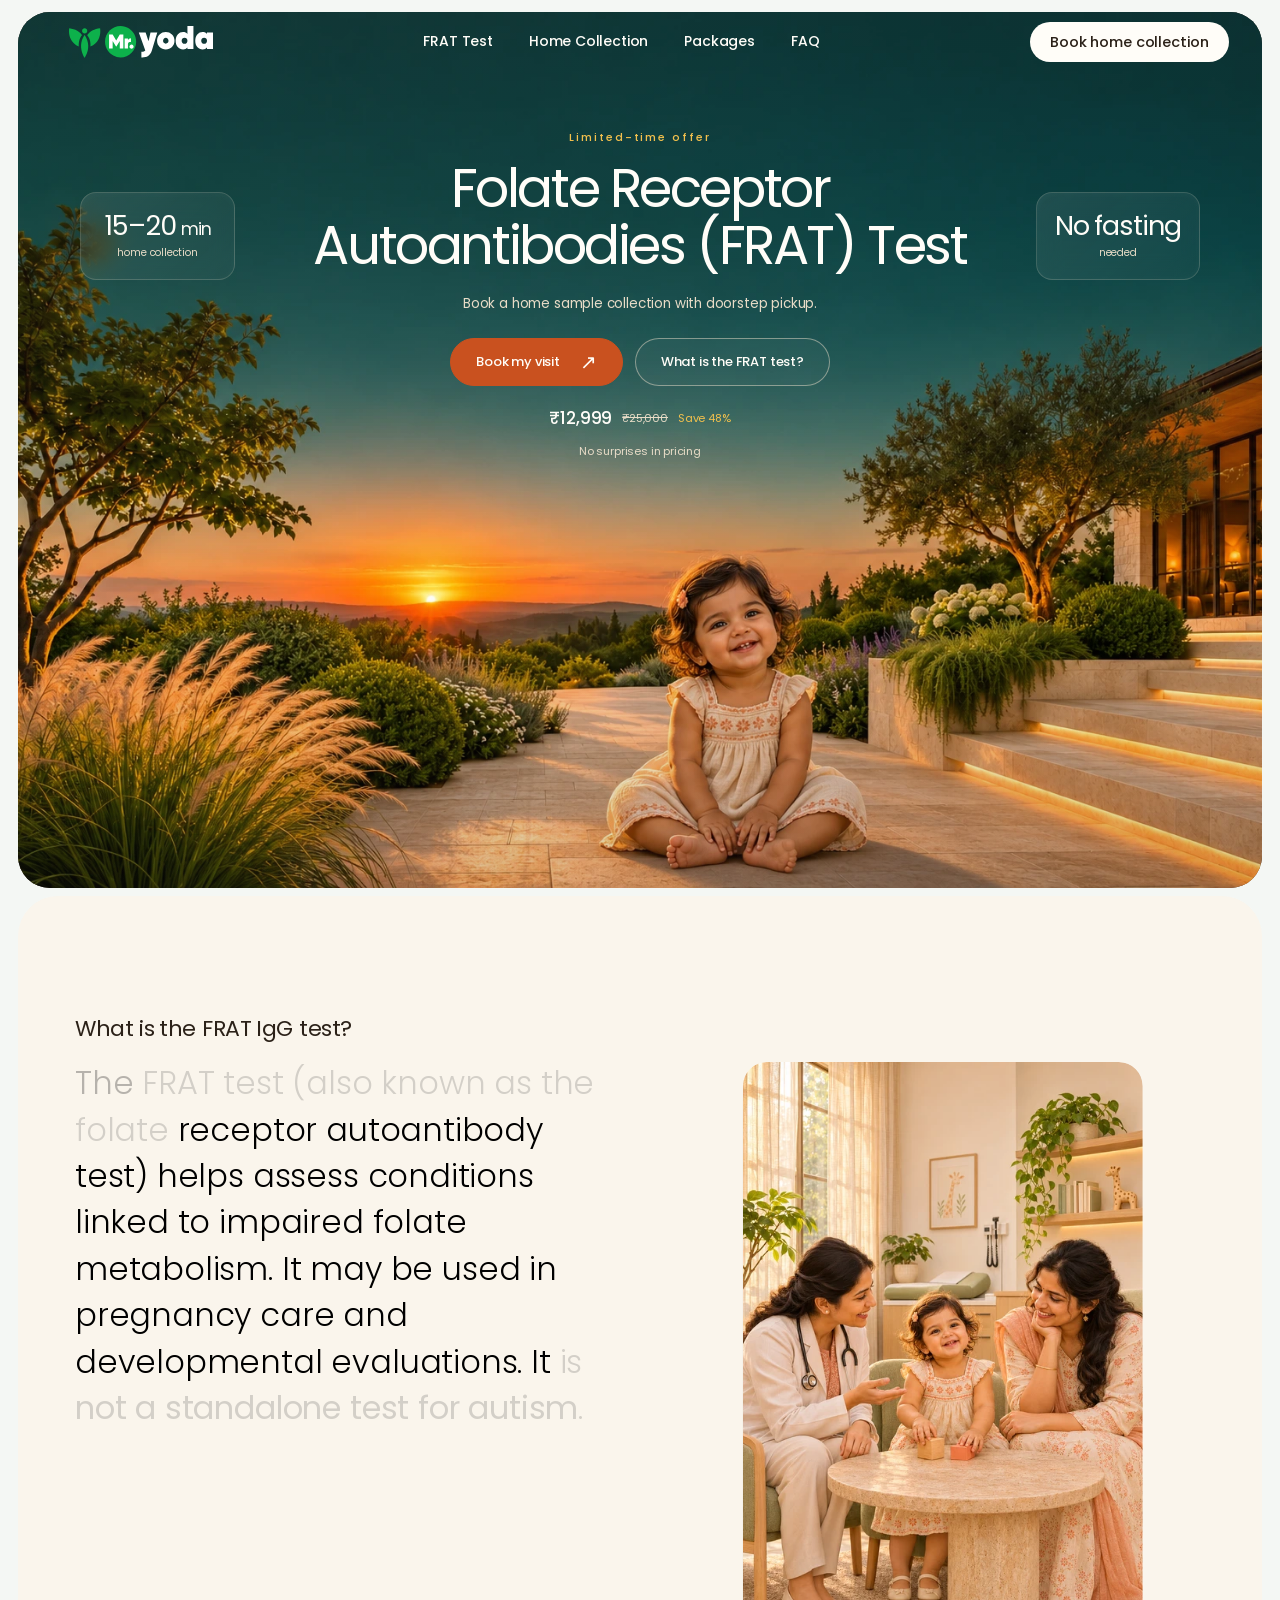
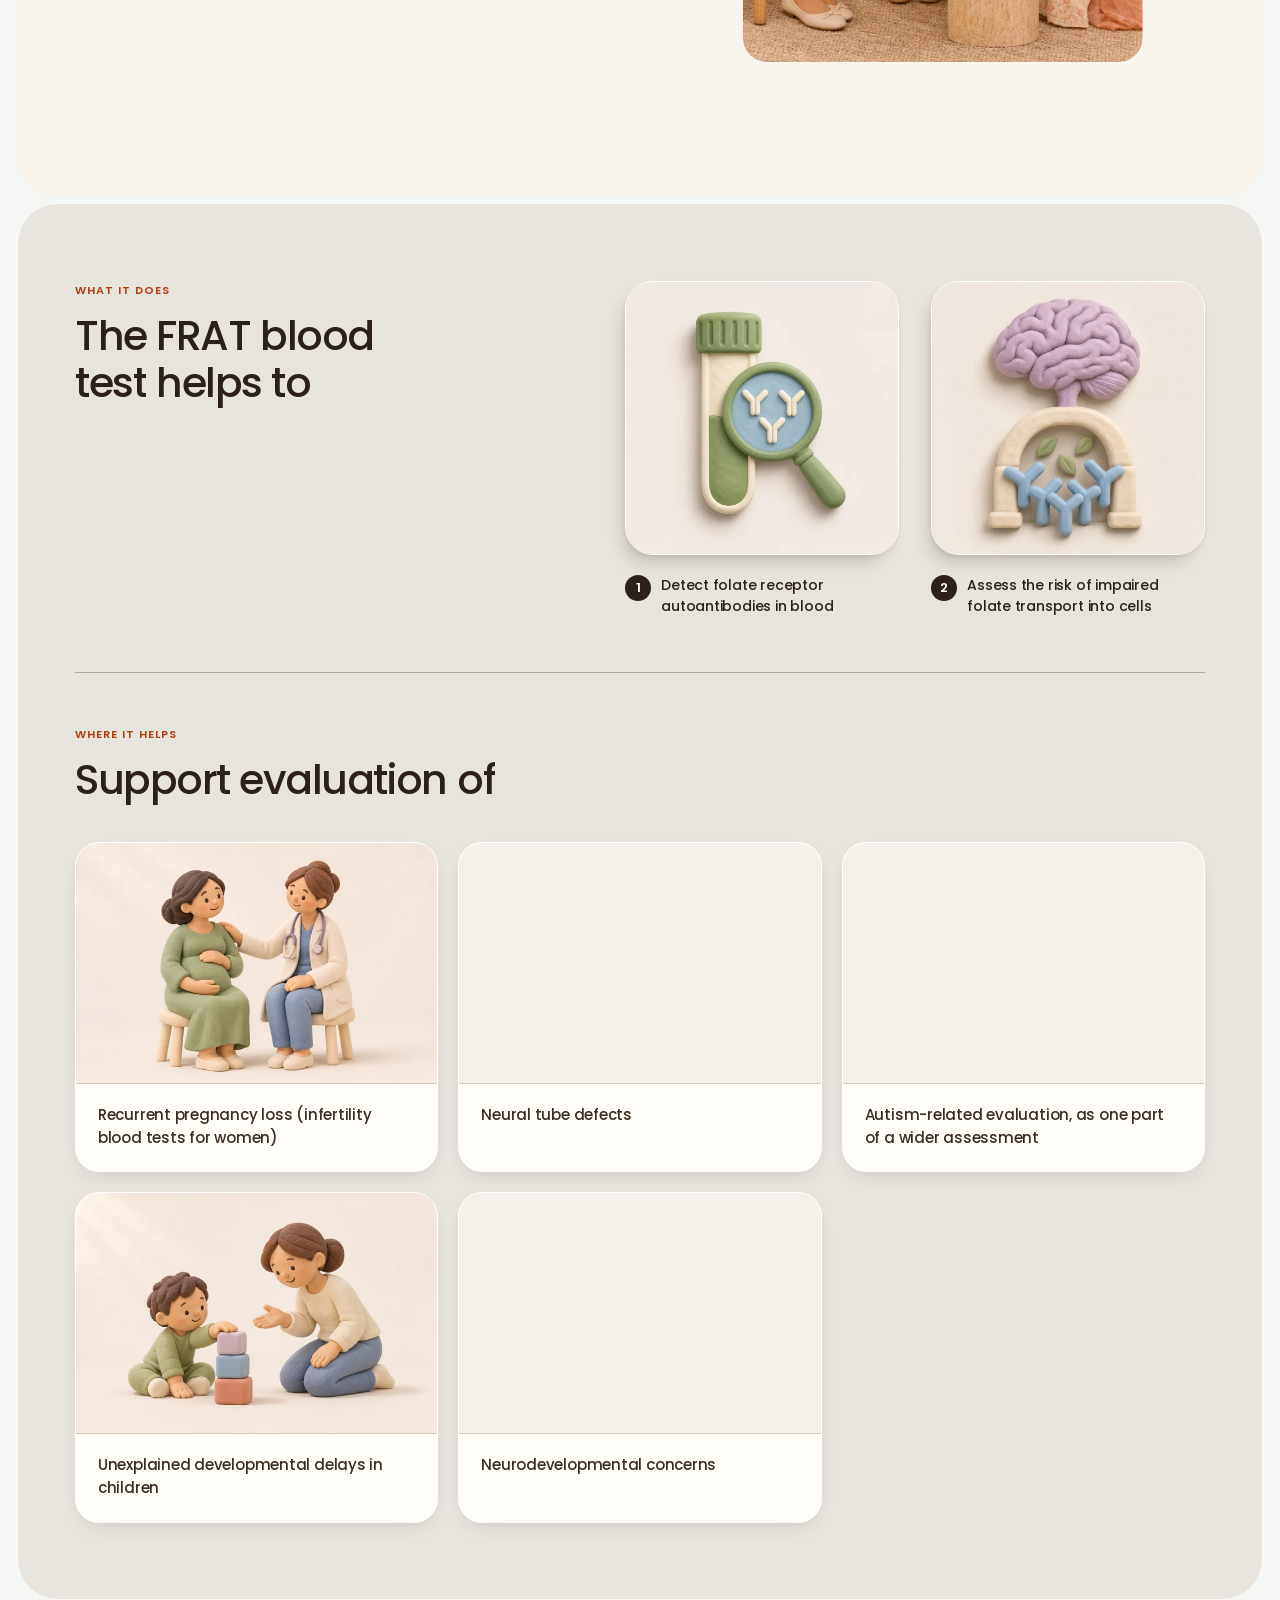
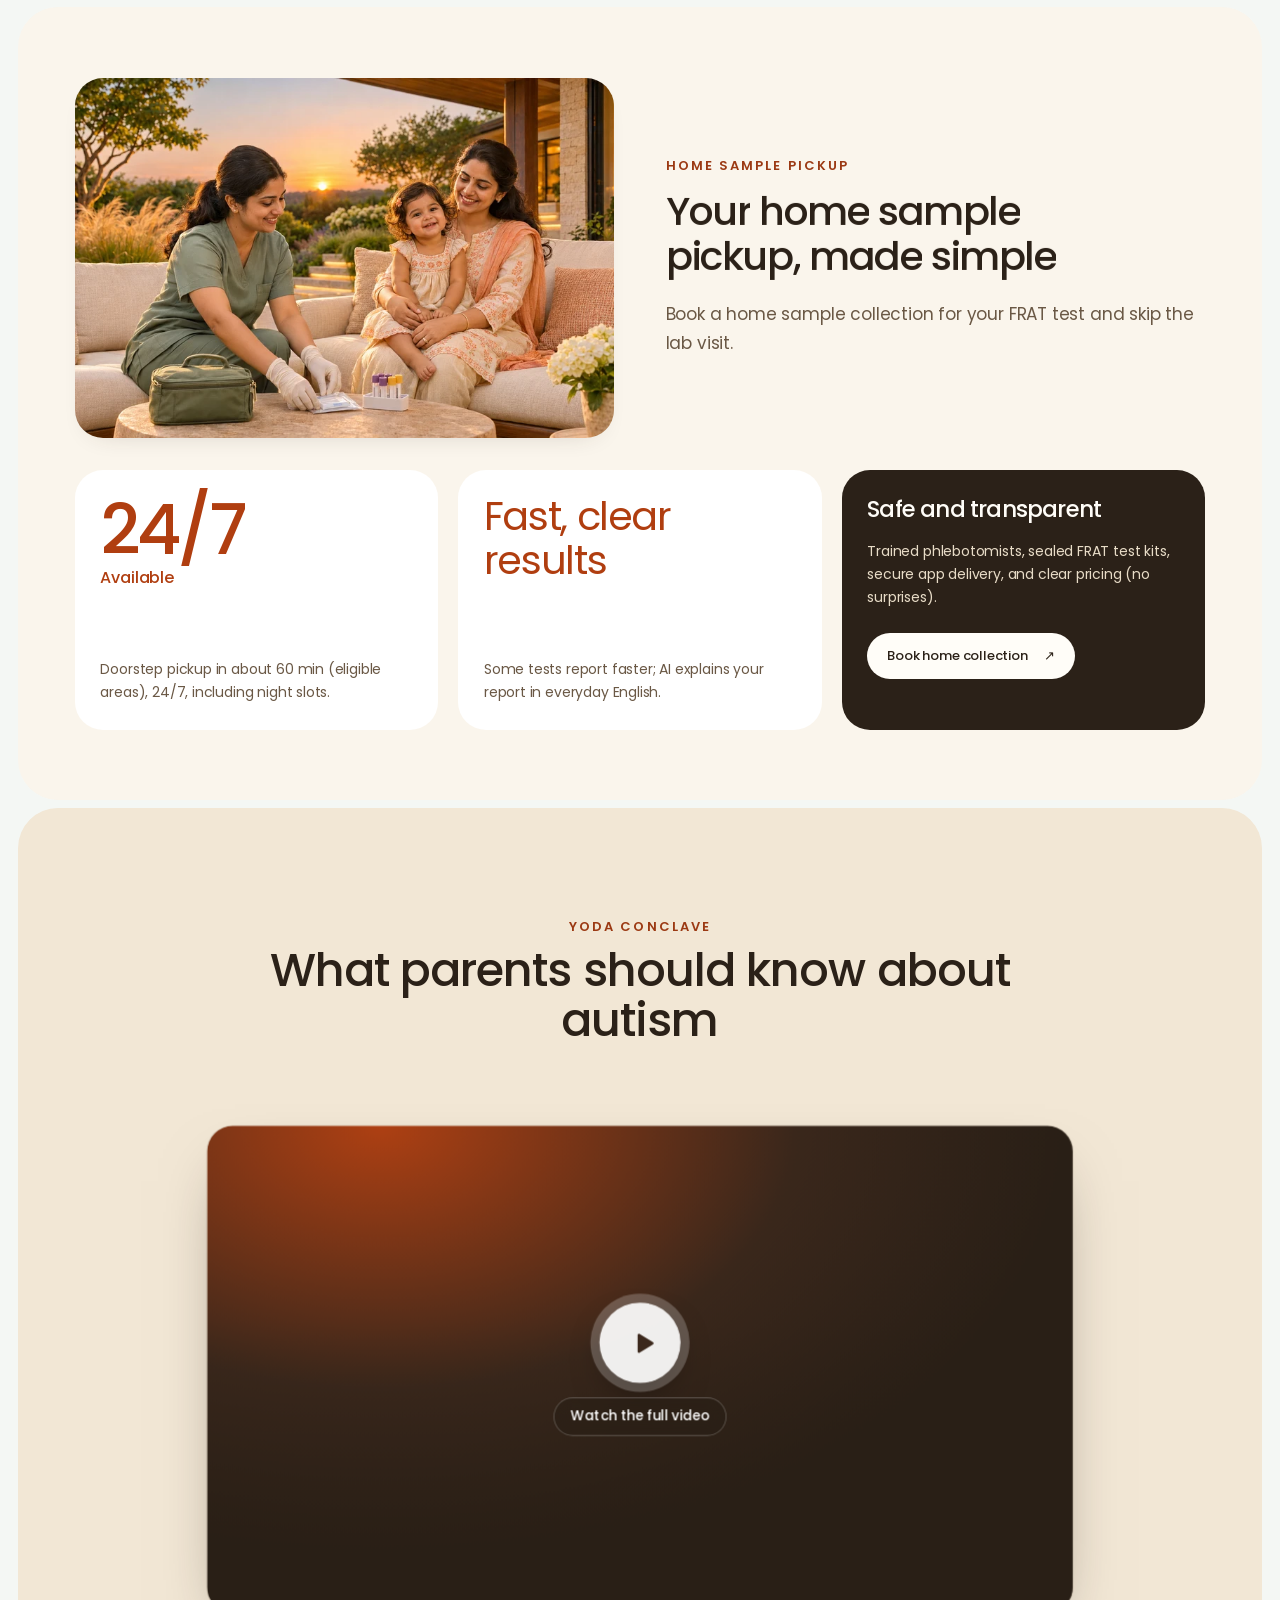
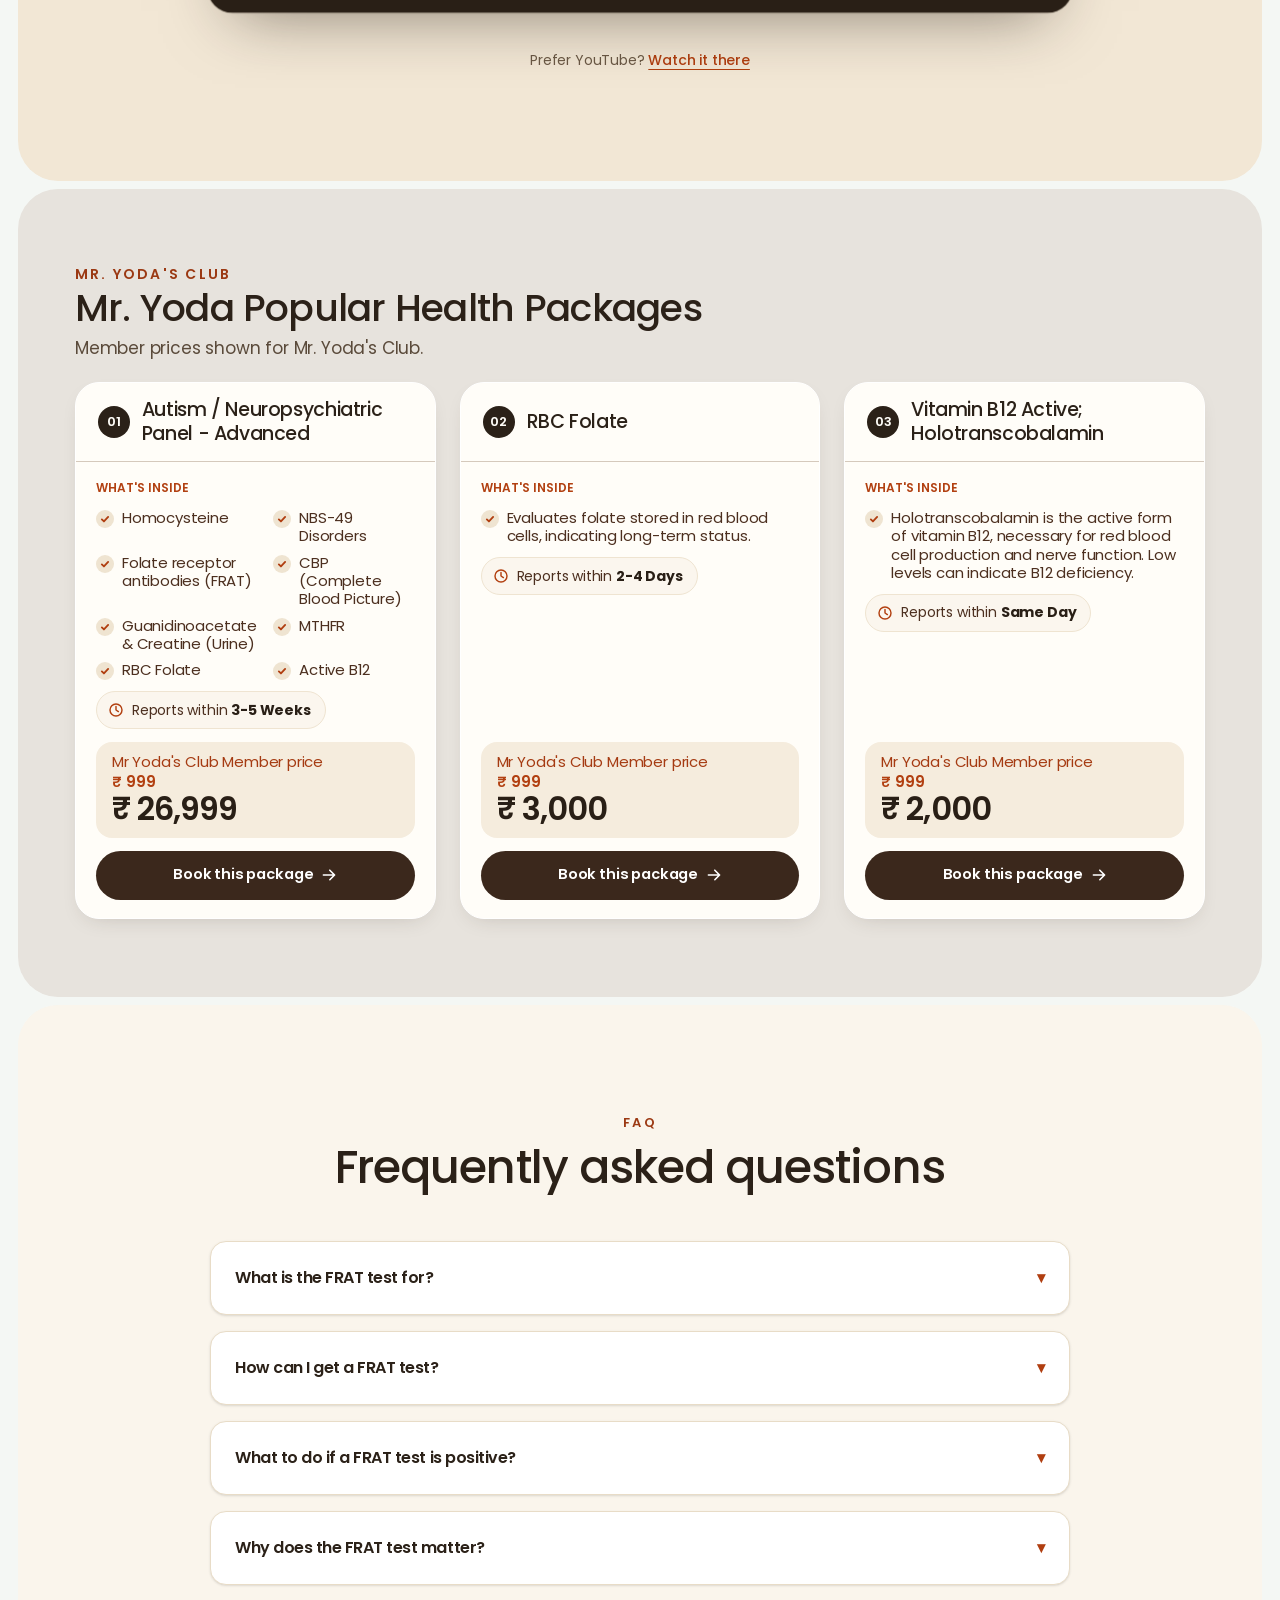
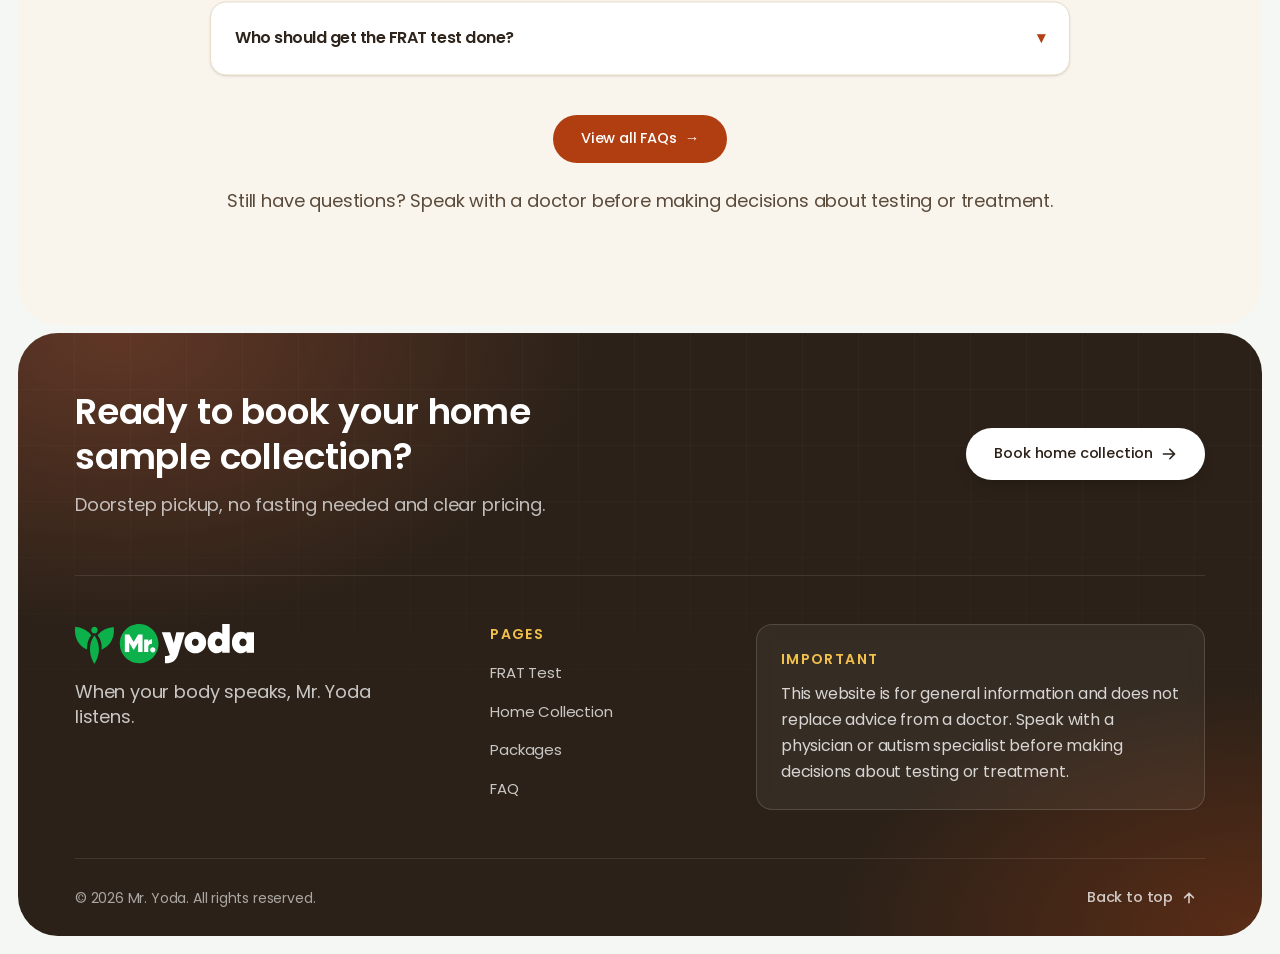
==== commit 14f78fcb: "new design implemented" ====
--- a/index.html
+++ b/index.html
@@ -8,22 +8,30 @@
   <meta name="description" content="Learn FRAT test in autism, understand positive vs negative results, cost in India, and next steps. Complete guide to folate receptor antibody test." />
   <link rel="preconnect" href="https://fonts.googleapis.com" />
   <link rel="preconnect" href="https://fonts.gstatic.com" crossorigin />
-  <link href="https://fonts.googleapis.com/css2?family=Poppins:wght@400;500;600&display=swap" rel="stylesheet" />
+  <link href="https://fonts.googleapis.com/css2?family=Poppins:wght@300;400;500;600&family=Caveat:wght@500;600&display=swap" rel="stylesheet" />
   <script src="assets/vendor/tailwind.js"></script>
   <style type="text/tailwindcss">
     @theme {
-      /* Poster palette: deep emerald, mid emerald, bright emerald, soft neutrals */
-      --color-brand-50: #F1F7F4;
-      --color-brand-100: #D7EBE3;
-      --color-brand-500: #2F7D68;
-      --color-brand-600: #206755;
-      --color-brand-800: #11493E;
-      --color-brand-900: #0B3A31;
-      --color-accent: #499987;
-      --color-glow: #7FD1BB;
-      --color-mint: #E3F1EB;
-      --color-mist: #F4F6F5;
-      --color-fern: #DDEEE6;
+      /* Yodaara palette: cream paper, warm ink, rust + coral accents, gold highlight */
+      --color-brand-50: #FFFDF8;
+      --color-brand-100: #E8DCC7;
+      --color-brand-500: #C9511F;
+      --color-brand-600: #B03E10;
+      --color-brand-800: #3A2D21;
+      --color-brand-900: #2B2118;
+      --color-accent: #EA6447;
+      --color-glow: #F2C04D;
+      --color-mint: #FAF5EC;
+      --color-mist: #F4F7F4;
+      --color-fern: #F2E7D5;
+      --color-slate-50: #FBF7EF;
+      --color-slate-200: #E8DCC7;
+      --color-slate-300: #D9C9AE;
+      --color-slate-500: #75634E;
+      --color-slate-600: #6A5845;
+      --color-slate-700: #5A4A3A;
+      --color-slate-800: #3E3125;
+      --color-slate-900: #2B2118;
       --font-sans: "Poppins", sans-serif;
     }
   </style>
@@ -34,6 +42,9 @@
     }
   </script>
   <link rel="stylesheet" href="assets/css/styles.css" />
+  <link rel="stylesheet" href="assets/css/hero-landscape.css" />
+  <link rel="stylesheet" href="assets/css/frat-evaluation.css" />
+  <link rel="stylesheet" href="assets/css/home-pickup.css" />
   <style>
     .fx-ready [data-fx] { opacity: 0; visibility: hidden; }
     .mascot-bob { animation: mascot-bob 4s ease-in-out infinite; }
@@ -41,177 +52,39 @@
     @media (prefers-reduced-motion: reduce) { .mascot-bob { animation: none; } }
   </style>
 </head>
-<body class="bg-white font-sans text-slate-700 antialiased">
+<body class="bg-mist font-sans text-slate-700 antialiased">
 
   <div id="site-header"></div>
 
   <main>
-    <!-- Hero: dark emerald, animated headline, interactive offer + booking -->
-    <section id="top" data-hero="light" class="hero-poster relative isolate overflow-hidden text-white">
-
-      <!-- Background: jade mesh gradient, fine grid, drifting light -->
-      <div aria-hidden="true" class="pointer-events-none absolute inset-0 -z-10">
-        <div class="hero-mesh absolute inset-0"></div>
-        <div data-parallax="0.8" class="absolute -left-[8%] -top-[18%] h-[70%] w-[62%]"><div class="hero-blob hero-blob--light"></div></div>
-        <div data-parallax="1.3" class="absolute -bottom-[22%] -right-[10%] h-[75%] w-[62%]"><div class="hero-blob hero-blob--mid"></div></div>
-        <div class="hero-grid absolute inset-0"></div>
-        <div data-glow class="absolute left-0 top-0 hidden h-[28rem] w-[28rem] rounded-full opacity-0 md:block" style="background:radial-gradient(circle,rgba(183,229,186,.22),transparent 65%);transform:translate(-50%,-50%)"></div>
-      </div>
-
-      <div class="wrap flex min-h-[100svh] flex-col pb-14 pt-28 lg:pb-14 lg:pt-28">
-
-        <!-- Offer pill -->
-        <div data-fx class="flex items-start justify-between gap-6">
-          <span class="inline-flex w-fit items-center gap-2.5 rounded-full border border-white/25 bg-white/10 px-4 py-1.5 text-xs font-semibold uppercase tracking-wide text-white backdrop-blur">
-            <span class="relative flex h-2 w-2" aria-hidden="true">
-              <span class="absolute inline-flex h-full w-full animate-ping rounded-full bg-[#B7E5BA] opacity-75"></span>
-              <span class="relative inline-flex h-2 w-2 rounded-full bg-[#B7E5BA]"></span>
-            </span>
-            Limited-time offer
-          </span>
-        </div>
-
-        <div class="mt-8 grid flex-1 gap-12 lg:mt-4 lg:grid-cols-[minmax(0,1fr)_minmax(0,470px)] lg:items-center lg:gap-14">
-
-          <!-- Left: 1 pill (above) · 2 headline · 3 line · 4 offer points and price · 5 buttons -->
-          <div class="hero-left flex flex-col justify-center">
-            <h1 data-fx data-split class="hero-title">
-                Folate Receptor Autoantibodies (FRAT) Test
-              </h1>
-
-            <p data-fx class="mt-6 max-w-xl text-[clamp(16px,1.3vw,19px)] leading-[1.55] text-white/85">
-                Book a home sample collection with
-                <span class="inline-grid h-[1.75em] overflow-hidden align-bottom font-semibold text-[#B7E5BA]" data-rotator aria-live="off">
-                  <span class="col-start-1 row-start-1">doorstep pickup</span>
-                  <span class="col-start-1 row-start-1">no fasting needed</span>
-                  <span class="col-start-1 row-start-1">clear pricing</span>
-                </span>.
-              </p>
-
-            <div data-fx class="hero-facts mt-9">
-              <ul class="grid gap-3">
-                <li><span class="hero-check"><svg viewBox="0 0 20 20" fill="none" stroke="currentColor" stroke-width="2.4" stroke-linecap="round" stroke-linejoin="round" aria-hidden="true"><path d="M5.5 10.5l3 3 6-6.5"/></svg></span><span><strong>15-20 min</strong> home collection</span></li>
-                <li><span class="hero-check"><svg viewBox="0 0 20 20" fill="none" stroke="currentColor" stroke-width="2.4" stroke-linecap="round" stroke-linejoin="round" aria-hidden="true"><path d="M5.5 10.5l3 3 6-6.5"/></svg></span><span><strong>No fasting</strong> needed</span></li>
-                <li><span class="hero-check"><svg viewBox="0 0 20 20" fill="none" stroke="currentColor" stroke-width="2.4" stroke-linecap="round" stroke-linejoin="round" aria-hidden="true"><path d="M5.5 10.5l3 3 6-6.5"/></svg></span><span><strong>No surprises</strong> in pricing</span></li>
-              </ul>
-              <p class="hero-price">
-                <span class="hero-price-now">&#8377;<span data-count="12999">12,999</span></span>
-                <span data-strike class="hero-price-old">&#8377;25,000</span>
-                <span data-badge class="hero-price-badge">Save 48%</span>
-              </p>
-            </div>
-
-            <div data-fx class="mt-8 flex flex-wrap items-center gap-3">
-                <a href="#hero-book" data-focus-form data-magnetic
-                   class="inline-flex items-center gap-2 rounded-full bg-white px-7 py-3.5 font-semibold text-brand-900 shadow-lg transition-colors duration-300 hover:bg-[#B7E5BA] focus-visible:outline-none focus-visible:ring-4 focus-visible:ring-white/40">
-                  Book my visit
-                  <svg class="h-4 w-4" viewBox="0 0 20 20" fill="currentColor" aria-hidden="true"><path fill-rule="evenodd" d="M10.3 3.3a1 1 0 011.4 0l6 6a1 1 0 010 1.4l-6 6a1 1 0 01-1.4-1.4L14.6 11H3a1 1 0 110-2h11.6l-4.3-4.3a1 1 0 010-1.4z" clip-rule="evenodd"/></svg>
-                </a>
-                <a href="#frat" data-magnetic
-                   class="inline-flex items-center rounded-full border border-white/45 px-7 py-3.5 font-semibold text-white transition-colors duration-300 hover:bg-white/10 focus-visible:outline-none focus-visible:ring-4 focus-visible:ring-white/40">
-                  What is the FRAT test?
-                </a>
-              </div>
-          </div>
-
-          <!-- Right: booking form -->
-        <div id="hero-book" data-fx class="scroll-mt-28 lg:self-center">
-          <div class="mx-auto w-full max-w-lg rounded-3xl bg-white p-6 text-slate-800 shadow-2xl ring-1 ring-white/20 md:p-8">
-
-            <!-- Form state -->
-            <div data-hero-form-wrap>
-              <h2 class="text-xl font-extrabold leading-snug text-brand-900 md:text-2xl">Book your free home sample collection</h2>
-
-              <form id="hero-form" data-hero-form novalidate class="mt-5 grid gap-4">
-                <div>
-                  <label for="h-name" class="sr-only">Full name</label>
-                  <input id="h-name" name="name" type="text" autocomplete="name" placeholder="Full name"
-                         aria-describedby="h-name-err"
-                         class="w-full rounded-xl border border-slate-300 bg-white px-4 py-3 text-slate-900 placeholder:text-slate-500 focus:border-brand-600 focus:outline-none focus:ring-4 focus:ring-brand-100 aria-invalid:border-brand-600" />
-                  <p id="h-name-err" data-error-for="name" class="mt-1 hidden text-xs font-medium text-brand-800" role="alert"></p>
-                </div>
-
-                <div>
-                  <div class="flex items-stretch overflow-hidden rounded-xl border border-slate-300 bg-white focus-within:border-brand-600 focus-within:ring-4 focus-within:ring-brand-100">
-                    <span class="flex shrink-0 items-center gap-2 border-r border-slate-200 bg-slate-50 px-3 text-sm font-medium text-slate-700">
-                      <span class="flex h-3 w-4 flex-col overflow-hidden rounded-[2px] border border-slate-200" aria-hidden="true">
-                        <span class="flex-1 bg-[#FF9933]"></span>
-                        <span class="flex-1 bg-white"></span>
-                        <span class="flex-1 bg-[#138808]"></span>
-                      </span>
-                      +91
-                    </span>
-                    <label for="h-phone" class="sr-only">Mobile number</label>
-                    <input id="h-phone" name="phone" type="tel" inputmode="numeric" autocomplete="tel-national" maxlength="10" placeholder="Mobile number"
-                           aria-describedby="h-phone-err"
-                           class="w-full bg-transparent px-4 py-3 text-slate-900 placeholder:text-slate-500 focus:outline-none aria-invalid:text-brand-800" />
-                  </div>
-                  <p id="h-phone-err" data-error-for="phone" class="mt-1 hidden text-xs font-medium text-brand-800" role="alert"></p>
-                </div>
-
-                <div>
-                  <label for="h-city" class="sr-only">City</label>
-                  <input id="h-city" name="city" type="text" autocomplete="address-level2" list="city-options" placeholder="City"
-                         aria-describedby="h-city-err"
-                         class="w-full rounded-xl border border-slate-300 bg-white px-4 py-3 text-slate-900 placeholder:text-slate-500 focus:border-brand-600 focus:outline-none focus:ring-4 focus:ring-brand-100 aria-invalid:border-brand-600" />
-                  <datalist id="city-options">
-                    <option value="Mumbai"></option>
-                    <option value="Delhi"></option>
-                    <option value="Bengaluru"></option>
-                    <option value="Hyderabad"></option>
-                    <option value="Chennai"></option>
-                    <option value="Kolkata"></option>
-                    <option value="Pune"></option>
-                    <option value="Ahmedabad"></option>
-                  </datalist>
-                  <p id="h-city-err" data-error-for="city" class="mt-1 hidden text-xs font-medium text-brand-800" role="alert"></p>
-                </div>
-
-                <div class="grid gap-2.5">
-                  <label class="flex cursor-pointer items-start gap-3 text-sm text-slate-700">
-                    <input type="checkbox" name="whatsapp" class="mt-0.5 h-4 w-4 accent-brand-600" />
-                    <span>Send me updates on WhatsApp</span>
-                  </label>
-                  <label class="flex cursor-pointer items-start gap-3 text-sm text-slate-700">
-                    <input type="checkbox" name="consent" class="mt-0.5 h-4 w-4 accent-brand-600" aria-describedby="h-consent-err" />
-                    <span>I agree to the processing of my data as per the Privacy Policy.</span>
-                  </label>
-                  <p id="h-consent-err" data-error-for="consent" class="hidden text-xs font-medium text-brand-800" role="alert"></p>
-                </div>
-
-                <div>
-                  <button data-submit type="submit"
-                          class="flex w-full items-center justify-center gap-2 rounded-full bg-brand-900 px-6 py-3.5 font-semibold text-white transition-colors duration-300 hover:bg-brand-800 focus-visible:outline-none focus-visible:ring-4 focus-visible:ring-brand-100 disabled:cursor-wait disabled:opacity-70">
-                    <span data-submit-label>Book my free collection</span>
-                  </button>
-                </div>
-              </form>
-            </div>
-
-            <!-- Confirmation state -->
-            <div data-hero-success hidden role="status" aria-live="polite">
-              <div class="flex flex-col items-center py-10 text-center">
-                <span class="grid h-14 w-14 place-items-center rounded-full bg-brand-50 text-brand-600" aria-hidden="true">
-                  <svg class="h-7 w-7" viewBox="0 0 20 20" fill="currentColor"><path fill-rule="evenodd" d="M16.7 5.3a1 1 0 010 1.4l-7 7a1 1 0 01-1.4 0l-3-3a1 1 0 111.4-1.4L9 11.6l6.3-6.3a1 1 0 011.4 0z" clip-rule="evenodd"/></svg>
-                </span>
-                <h3 class="mt-4 text-2xl font-extrabold text-brand-900">Thank you, <span data-success-name></span>!</h3>
-                <p class="mt-2 max-w-xs text-sm text-slate-600">
-                  Your request is in. We'll call <span class="font-semibold text-slate-800" data-success-phone></span> to confirm your visit time.
-                </p>
-                <ul class="mt-6 grid gap-2 text-left text-sm text-slate-700">
-                  <li>1. We call to confirm your slot</li>
-                  <li>2. Our team visits for the sample</li>
-                  <li>3. Your report is shared with you</li>
-                </ul>
-                <button type="button" data-reset class="mt-7 rounded-full border border-brand-600 px-5 py-2.5 text-sm font-semibold text-brand-800 transition-colors duration-300 hover:bg-brand-100">
-                  Book for someone else
-                </button>
-              </div>
-            </div>
-
-          </div>
-        </div>
-      </div>
+    <!-- Reference-inspired hero in the Mr. Yoda brand palette. -->
+    <section id="top" data-hero="dark" class="hero-poster hero-landscape relative isolate overflow-hidden">
+      <img class="hero-landscape-photo" src="assets/images/hero-garden-baby-girl.webp"
+           srcset="assets/images/hero-garden-baby-girl-768.webp 768w, assets/images/hero-garden-baby-girl.webp 1536w"
+           sizes="100vw" width="1536" height="1024" fetchpriority="high"
+           alt="AI-generated scene of a smiling baby girl seated on a stone terrace in a peaceful garden at sunset." />
+      <div class="hero-landscape-shade" aria-hidden="true"></div>
+
+      <div class="hero-landscape-copy">
+        <p data-fx class="hero-landscape-eyebrow">Limited-time offer</p>
+        <h1 data-fx class="hero-landscape-title">Folate Receptor<br />Autoantibodies (FRAT) Test</h1>
+        <p data-fx class="hero-landscape-description">Book a home sample collection with doorstep pickup.</p>
+        <div data-fx class="hero-landscape-actions">
+          <a href="#book" class="hero-landscape-primary">Book my visit <span aria-hidden="true">&#8599;</span></a>
+          <a href="#frat" class="hero-landscape-secondary">What is the FRAT test?</a>
+        </div>
+        <p data-fx class="hero-landscape-offer"><strong>&#8377;12,999</strong> <s>&#8377;25,000</s> <span class="hero-landscape-saving">Save 48%</span><span class="hero-landscape-price-note">No surprises in pricing</span></p>
+      </div>
+
+      <div class="hero-landscape-stat hero-landscape-stat--left">
+        <strong>15&ndash;20 <span>min</span></strong>
+        <span>home collection</span>
+      </div>
+      <div class="hero-landscape-stat hero-landscape-stat--right">
+        <strong>No fasting</strong>
+        <span>needed</span>
+      </div>
+
     </section>
 
     <!-- What is FRAT -->
@@ -229,144 +102,124 @@
           </div>
 
           <!-- Image: sits lower, revealed on scroll -->
-          <div data-frat-image class="overflow-hidden rounded-3xl shadow-xl md:mt-20">
-            <img data-frat-img src="assets/images/pediatric-consultation-photo.webp" srcset="assets/images/pediatric-consultation-photo-640.webp 640w, assets/images/pediatric-consultation-photo.webp 1280w" sizes="(min-width: 768px) 560px, calc(100vw - 40px)" width="1280" height="853" alt="AI-generated photo of a pediatrician consulting with a young child and his father." class="block h-auto w-full object-cover will-change-transform" loading="lazy" decoding="async" />
-          </div>
-        </div>
-
-      </div>
-    </section>
-
-    <!-- Full-width band: what it does + where it helps (puzzle-piece card slider) -->
-    <section id="where-it-helps" class="bg-mint">
-      <div class="evaluation-panel">
-        <div class="evaluation-inner wrap">
-          <!-- Part 1: what the test does -->
-          <div class="evaluation-intro" data-reveal>
+          <div data-frat-image class="frat-consultation-portrait overflow-hidden rounded-3xl shadow-xl md:mt-8">
+            <img data-frat-img src="assets/images/frat-consultation-portrait.webp" srcset="assets/images/frat-consultation-portrait-512.webp 512w, assets/images/frat-consultation-portrait.webp 1024w" sizes="(min-width: 480px) 400px, calc(100vw - 56px)" width="1024" height="1536" alt="AI-generated portrait of a pediatrician with a baby girl and her mother in a warm, sunlit consultation room." class="block h-auto w-full object-cover will-change-transform" loading="lazy" decoding="async" />
+          </div>
+        </div>
+
+      </div>
+    </section>
+
+    <!-- FRAT benefits and evaluation topics, with clay illustrations. -->
+    <section id="where-it-helps" class="frat-evaluation" aria-labelledby="frat-purpose-title">
+      <div class="wrap">
+        <div class="frat-purpose-layout">
+          <div class="frat-evaluation-purpose">
             <div>
-              <p data-eyebrow class="text-xs font-semibold uppercase tracking-wide">What it does</p>
-              <h3 class="mt-2 text-3xl font-extrabold leading-tight md:text-4xl">The FRAT blood test helps to</h3>
+              <p class="frat-evaluation-eyebrow">What it does</p>
+              <h2 id="frat-purpose-title">The FRAT blood test helps to</h2>
             </div>
-            <ul class="grid gap-4 md:grid-cols-2">
-              <li class="evaluation-point">
-                <span class="evaluation-point-number" aria-hidden="true">1</span>
-                Detect folate receptor autoantibodies in blood
-              </li>
-              <li class="evaluation-point">
-                <span class="evaluation-point-number" aria-hidden="true">2</span>
-                Assess the risk of impaired folate transport into cells
-              </li>
-            </ul>
-          </div>
-          <div class="evaluation-divider" aria-hidden="true"></div>
-
-          <!-- Part 2: where it helps (this half stays pinned while the cards move on scroll) -->
-          <div data-pin>
-          <div class="flex flex-wrap items-end justify-between gap-4" data-reveal>
-            <div>
-              <p data-eyebrow class="text-xs font-semibold uppercase tracking-wide">Where it helps</p>
-              <h3 class="mt-2 text-2xl font-extrabold leading-snug text-brand-900 md:text-3xl">Support evaluation of</h3>
-            </div>
-            <div class="flex items-center gap-3">
-              <button type="button" data-prev aria-label="Previous cards" class="grid h-11 w-11 place-items-center rounded-full border border-brand-600 text-brand-800 transition-colors duration-300 hover:bg-brand-600 hover:text-white focus-visible:outline-none focus-visible:ring-4 focus-visible:ring-brand-100"><svg class="h-5 w-5" viewBox="0 0 20 20" fill="currentColor" aria-hidden="true"><path fill-rule="evenodd" d="M12.7 4.3a1 1 0 010 1.4L8.4 10l4.3 4.3a1 1 0 11-1.4 1.4l-5-5a1 1 0 010-1.4l5-5a1 1 0 011.4 0z" clip-rule="evenodd"/></svg></button>
-              <button type="button" data-next aria-label="Next cards" class="grid h-11 w-11 place-items-center rounded-full border border-brand-600 text-brand-800 transition-colors duration-300 hover:bg-brand-600 hover:text-white focus-visible:outline-none focus-visible:ring-4 focus-visible:ring-brand-100"><svg class="h-5 w-5" viewBox="0 0 20 20" fill="currentColor" aria-hidden="true"><path fill-rule="evenodd" d="M7.3 4.3a1 1 0 011.4 0l5 5a1 1 0 010 1.4l-5 5a1 1 0 01-1.4-1.4L11.6 10 7.3 5.7a1 1 0 010-1.4z" clip-rule="evenodd"/></svg></button>
-            </div>
-          </div>
-
-          <div data-pslider data-lenis-prevent tabindex="0" role="region" aria-roledescription="carousel"
-               aria-label="Where the FRAT blood test helps"
-               class="evaluation-slider rounded-3xl outline-none focus-visible:ring-4 focus-visible:ring-brand-100">
-            <div data-pslider-viewport class="evaluation-viewport touch-pan-y select-none overflow-hidden">
-              <ul data-pslider-track class="flex items-start will-change-transform">
-              <li data-card role="group" aria-roledescription="slide" aria-label="1 of 5" class="relative shrink-0">
-                <div class="evaluation-piece absolute inset-0 transition-transform duration-300 hover:-translate-y-2">
-                  <svg class="evaluation-shape evaluation-shape--wide absolute inset-0 h-full w-full" viewBox="0 0 360 300" preserveAspectRatio="xMidYMid meet" aria-hidden="true"><defs><linearGradient id="pg1" x1="0" y1="0" x2="1" y2="1"><stop offset="0" stop-color="#2E8C75"/><stop offset=".55" stop-color="#1B6A56"/><stop offset="1" stop-color="#063D32"/></linearGradient><radialGradient id="pg1h" cx=".22" cy=".12" r=".75"><stop offset="0" stop-color="#fff" stop-opacity=".30"/><stop offset="1" stop-color="#fff" stop-opacity="0"/></radialGradient><pattern id="pg1d" width="14" height="14" patternUnits="userSpaceOnUse"><circle cx="2" cy="2" r="1.1" fill="#b9d6ca"/></pattern><radialGradient id="pg1g" cx=".5" cy=".55" r=".62"><stop offset=".35" stop-color="#fff"/><stop offset="1" stop-color="#000"/></radialGradient><mask id="pg1m"><rect width="360" height="300" fill="url(#pg1g)"/></mask></defs><rect width="360" height="300" fill="url(#pg1d)" opacity=".8" mask="url(#pg1m)"/><path d="M20 104C36 54 88 22 150 14" fill="none" stroke="#d2e8de" stroke-width="20" stroke-linecap="round"/><circle cx="34" cy="244" r="30" fill="#7FD1BB" opacity=".55"/><path class="puzzle-body" fill="url(#pg1)" stroke="rgba(255,255,255,.22)" stroke-width="1" stroke-linejoin="round" d="M96 62H162V36C162 -7 230 -7 230 36V62H296Q322 62 322 88V132H330C362 132 362 196 330 196H322V256Q322 282 296 282H96Q70 282 70 256V88Q70 62 96 62Z"/><path fill="url(#pg1h)" d="M96 62H162V36C162 -7 230 -7 230 36V62H296Q322 62 322 88V132H330C362 132 362 196 330 196H322V256Q322 282 296 282H96Q70 282 70 256V88Q70 62 96 62Z"/></svg>
-                  <svg class="evaluation-shape evaluation-shape--tall absolute inset-0 h-full w-full" viewBox="0 0 300 400" preserveAspectRatio="xMidYMid meet" aria-hidden="true"><defs><linearGradient id="pg1t" x1="0" y1="0" x2="1" y2="1"><stop offset="0" stop-color="#2E8C75"/><stop offset=".55" stop-color="#1B6A56"/><stop offset="1" stop-color="#063D32"/></linearGradient><radialGradient id="pg1th" cx=".22" cy=".12" r=".75"><stop offset="0" stop-color="#fff" stop-opacity=".30"/><stop offset="1" stop-color="#fff" stop-opacity="0"/></radialGradient><pattern id="pg1td" width="14" height="14" patternUnits="userSpaceOnUse"><circle cx="2" cy="2" r="1.1" fill="#b9d6ca"/></pattern><radialGradient id="pg1tg" cx=".5" cy=".55" r=".62"><stop offset=".35" stop-color="#fff"/><stop offset="1" stop-color="#000"/></radialGradient><mask id="pg1tm"><rect width="300" height="400" fill="url(#pg1tg)"/></mask></defs><rect width="300" height="400" fill="url(#pg1td)" opacity=".8" mask="url(#pg1tm)"/><circle cx="276" cy="52" r="22" fill="#7FD1BB" opacity=".55"/><path class="puzzle-body" fill="url(#pg1t)" stroke="rgba(255,255,255,.22)" stroke-width="1" stroke-linejoin="round" d="M46 62H112V36C112 -7 178 -7 178 36V62H230Q256 62 256 88V172H270C308 172 308 236 270 236H256V366Q256 392 230 392H46Q20 392 20 366V88Q20 62 46 62Z"/><path fill="url(#pg1th)" d="M46 62H112V36C112 -7 178 -7 178 36V62H230Q256 62 256 88V172H270C308 172 308 236 270 236H256V366Q256 392 230 392H46Q20 392 20 366V88Q20 62 46 62Z"/></svg>
-                  <img class="evaluation-person" src="assets/images/parent-care-cutout.webp" alt="AI-generated photo of a woman seated with a medical report." width="800" height="1200" loading="lazy" decoding="async" draggable="false" />
-                  <div class="evaluation-copy absolute text-white">
-                    <span class="evaluation-number">01</span>
-                    <p class="evaluation-label">Recurrent pregnancy loss (infertility blood tests for women)</p>
-                  </div>
-                </div>
-              </li>
-              <li data-card role="group" aria-roledescription="slide" aria-label="2 of 5" class="relative shrink-0">
-                <div class="evaluation-piece absolute inset-0 transition-transform duration-300 hover:-translate-y-2">
-                  <svg class="evaluation-shape evaluation-shape--wide absolute inset-0 h-full w-full" viewBox="0 0 360 300" preserveAspectRatio="xMidYMid meet" aria-hidden="true"><defs><linearGradient id="pg2" x1="0" y1="0" x2="1" y2="1"><stop offset="0" stop-color="#2E8C75"/><stop offset=".55" stop-color="#1B6A56"/><stop offset="1" stop-color="#063D32"/></linearGradient><radialGradient id="pg2h" cx=".22" cy=".12" r=".75"><stop offset="0" stop-color="#fff" stop-opacity=".30"/><stop offset="1" stop-color="#fff" stop-opacity="0"/></radialGradient><pattern id="pg2d" width="14" height="14" patternUnits="userSpaceOnUse"><circle cx="2" cy="2" r="1.1" fill="#b9d6ca"/></pattern><radialGradient id="pg2g" cx=".5" cy=".55" r=".62"><stop offset=".35" stop-color="#fff"/><stop offset="1" stop-color="#000"/></radialGradient><mask id="pg2m"><rect width="360" height="300" fill="url(#pg2g)"/></mask></defs><rect width="360" height="300" fill="url(#pg2d)" opacity=".8" mask="url(#pg2m)"/><path d="M20 104C36 54 88 22 150 14" fill="none" stroke="#d2e8de" stroke-width="20" stroke-linecap="round"/><circle cx="34" cy="244" r="30" fill="#7FD1BB" opacity=".55"/><path class="puzzle-body" fill="url(#pg2)" stroke="rgba(255,255,255,.22)" stroke-width="1" stroke-linejoin="round" d="M96 62H162V36C162 -7 230 -7 230 36V62H296Q322 62 322 88V132H330C362 132 362 196 330 196H322V256Q322 282 296 282H96Q70 282 70 256V88Q70 62 96 62Z"/><path fill="url(#pg2h)" d="M96 62H162V36C162 -7 230 -7 230 36V62H296Q322 62 322 88V132H330C362 132 362 196 330 196H322V256Q322 282 296 282H96Q70 282 70 256V88Q70 62 96 62Z"/></svg>
-                  <svg class="evaluation-shape evaluation-shape--tall absolute inset-0 h-full w-full" viewBox="0 0 300 400" preserveAspectRatio="xMidYMid meet" aria-hidden="true"><defs><linearGradient id="pg2t" x1="0" y1="0" x2="1" y2="1"><stop offset="0" stop-color="#2E8C75"/><stop offset=".55" stop-color="#1B6A56"/><stop offset="1" stop-color="#063D32"/></linearGradient><radialGradient id="pg2th" cx=".22" cy=".12" r=".75"><stop offset="0" stop-color="#fff" stop-opacity=".30"/><stop offset="1" stop-color="#fff" stop-opacity="0"/></radialGradient><pattern id="pg2td" width="14" height="14" patternUnits="userSpaceOnUse"><circle cx="2" cy="2" r="1.1" fill="#b9d6ca"/></pattern><radialGradient id="pg2tg" cx=".5" cy=".55" r=".62"><stop offset=".35" stop-color="#fff"/><stop offset="1" stop-color="#000"/></radialGradient><mask id="pg2tm"><rect width="300" height="400" fill="url(#pg2tg)"/></mask></defs><rect width="300" height="400" fill="url(#pg2td)" opacity=".8" mask="url(#pg2tm)"/><circle cx="276" cy="52" r="22" fill="#7FD1BB" opacity=".55"/><path class="puzzle-body" fill="url(#pg2t)" stroke="rgba(255,255,255,.22)" stroke-width="1" stroke-linejoin="round" d="M46 62H112V36C112 -7 178 -7 178 36V62H230Q256 62 256 88V172H270C308 172 308 236 270 236H256V366Q256 392 230 392H46Q20 392 20 366V88Q20 62 46 62Z"/><path fill="url(#pg2th)" d="M46 62H112V36C112 -7 178 -7 178 36V62H230Q256 62 256 88V172H270C308 172 308 236 270 236H256V366Q256 392 230 392H46Q20 392 20 366V88Q20 62 46 62Z"/></svg>
-                  <img class="evaluation-person" src="assets/images/prenatal-care-cutout.webp" alt="AI-generated photo of a pregnant woman seated with a prenatal care folder." width="800" height="1200" loading="lazy" decoding="async" draggable="false" />
-                  <div class="evaluation-copy absolute text-white">
-                    <span class="evaluation-number">02</span>
-                    <p class="evaluation-label">Neural tube defects</p>
-                  </div>
-                </div>
-              </li>
-              <li data-card role="group" aria-roledescription="slide" aria-label="3 of 5" class="relative shrink-0">
-                <div class="evaluation-piece absolute inset-0 transition-transform duration-300 hover:-translate-y-2">
-                  <svg class="evaluation-shape evaluation-shape--wide absolute inset-0 h-full w-full" viewBox="0 0 360 300" preserveAspectRatio="xMidYMid meet" aria-hidden="true"><defs><linearGradient id="pg3" x1="0" y1="0" x2="1" y2="1"><stop offset="0" stop-color="#2E8C75"/><stop offset=".55" stop-color="#1B6A56"/><stop offset="1" stop-color="#063D32"/></linearGradient><radialGradient id="pg3h" cx=".22" cy=".12" r=".75"><stop offset="0" stop-color="#fff" stop-opacity=".30"/><stop offset="1" stop-color="#fff" stop-opacity="0"/></radialGradient><pattern id="pg3d" width="14" height="14" patternUnits="userSpaceOnUse"><circle cx="2" cy="2" r="1.1" fill="#b9d6ca"/></pattern><radialGradient id="pg3g" cx=".5" cy=".55" r=".62"><stop offset=".35" stop-color="#fff"/><stop offset="1" stop-color="#000"/></radialGradient><mask id="pg3m"><rect width="360" height="300" fill="url(#pg3g)"/></mask></defs><rect width="360" height="300" fill="url(#pg3d)" opacity=".8" mask="url(#pg3m)"/><path d="M20 104C36 54 88 22 150 14" fill="none" stroke="#d2e8de" stroke-width="20" stroke-linecap="round"/><circle cx="34" cy="244" r="30" fill="#7FD1BB" opacity=".55"/><path class="puzzle-body" fill="url(#pg3)" stroke="rgba(255,255,255,.22)" stroke-width="1" stroke-linejoin="round" d="M96 62H162V36C162 -7 230 -7 230 36V62H296Q322 62 322 88V132H330C362 132 362 196 330 196H322V256Q322 282 296 282H96Q70 282 70 256V88Q70 62 96 62Z"/><path fill="url(#pg3h)" d="M96 62H162V36C162 -7 230 -7 230 36V62H296Q322 62 322 88V132H330C362 132 362 196 330 196H322V256Q322 282 296 282H96Q70 282 70 256V88Q70 62 96 62Z"/></svg>
-                  <svg class="evaluation-shape evaluation-shape--tall absolute inset-0 h-full w-full" viewBox="0 0 300 400" preserveAspectRatio="xMidYMid meet" aria-hidden="true"><defs><linearGradient id="pg3t" x1="0" y1="0" x2="1" y2="1"><stop offset="0" stop-color="#2E8C75"/><stop offset=".55" stop-color="#1B6A56"/><stop offset="1" stop-color="#063D32"/></linearGradient><radialGradient id="pg3th" cx=".22" cy=".12" r=".75"><stop offset="0" stop-color="#fff" stop-opacity=".30"/><stop offset="1" stop-color="#fff" stop-opacity="0"/></radialGradient><pattern id="pg3td" width="14" height="14" patternUnits="userSpaceOnUse"><circle cx="2" cy="2" r="1.1" fill="#b9d6ca"/></pattern><radialGradient id="pg3tg" cx=".5" cy=".55" r=".62"><stop offset=".35" stop-color="#fff"/><stop offset="1" stop-color="#000"/></radialGradient><mask id="pg3tm"><rect width="300" height="400" fill="url(#pg3tg)"/></mask></defs><rect width="300" height="400" fill="url(#pg3td)" opacity=".8" mask="url(#pg3tm)"/><circle cx="276" cy="52" r="22" fill="#7FD1BB" opacity=".55"/><path class="puzzle-body" fill="url(#pg3t)" stroke="rgba(255,255,255,.22)" stroke-width="1" stroke-linejoin="round" d="M46 62H112V36C112 -7 178 -7 178 36V62H230Q256 62 256 88V172H270C308 172 308 236 270 236H256V366Q256 392 230 392H46Q20 392 20 366V88Q20 62 46 62Z"/><path fill="url(#pg3th)" d="M46 62H112V36C112 -7 178 -7 178 36V62H230Q256 62 256 88V172H270C308 172 308 236 270 236H256V366Q256 392 230 392H46Q20 392 20 366V88Q20 62 46 62Z"/></svg>
-                  <img class="evaluation-person" src="assets/images/child-development-cutout.webp" alt="AI-generated photo of a child playing with a stacking-ring toy." width="800" height="875" loading="lazy" decoding="async" draggable="false" />
-                  <div class="evaluation-copy absolute text-white">
-                    <span class="evaluation-number">03</span>
-                    <p class="evaluation-label">Autism-related evaluation, as one part of a wider assessment</p>
-                  </div>
-                </div>
-              </li>
-              <li data-card role="group" aria-roledescription="slide" aria-label="4 of 5" class="relative shrink-0">
-                <div class="evaluation-piece absolute inset-0 transition-transform duration-300 hover:-translate-y-2">
-                  <svg class="evaluation-shape evaluation-shape--wide absolute inset-0 h-full w-full" viewBox="0 0 360 300" preserveAspectRatio="xMidYMid meet" aria-hidden="true"><defs><linearGradient id="pg4" x1="0" y1="0" x2="1" y2="1"><stop offset="0" stop-color="#2E8C75"/><stop offset=".55" stop-color="#1B6A56"/><stop offset="1" stop-color="#063D32"/></linearGradient><radialGradient id="pg4h" cx=".22" cy=".12" r=".75"><stop offset="0" stop-color="#fff" stop-opacity=".30"/><stop offset="1" stop-color="#fff" stop-opacity="0"/></radialGradient><pattern id="pg4d" width="14" height="14" patternUnits="userSpaceOnUse"><circle cx="2" cy="2" r="1.1" fill="#b9d6ca"/></pattern><radialGradient id="pg4g" cx=".5" cy=".55" r=".62"><stop offset=".35" stop-color="#fff"/><stop offset="1" stop-color="#000"/></radialGradient><mask id="pg4m"><rect width="360" height="300" fill="url(#pg4g)"/></mask></defs><rect width="360" height="300" fill="url(#pg4d)" opacity=".8" mask="url(#pg4m)"/><path d="M20 104C36 54 88 22 150 14" fill="none" stroke="#d2e8de" stroke-width="20" stroke-linecap="round"/><circle cx="34" cy="244" r="30" fill="#7FD1BB" opacity=".55"/><path class="puzzle-body" fill="url(#pg4)" stroke="rgba(255,255,255,.22)" stroke-width="1" stroke-linejoin="round" d="M96 62H162V36C162 -7 230 -7 230 36V62H296Q322 62 322 88V132H330C362 132 362 196 330 196H322V256Q322 282 296 282H96Q70 282 70 256V88Q70 62 96 62Z"/><path fill="url(#pg4h)" d="M96 62H162V36C162 -7 230 -7 230 36V62H296Q322 62 322 88V132H330C362 132 362 196 330 196H322V256Q322 282 296 282H96Q70 282 70 256V88Q70 62 96 62Z"/></svg>
-                  <svg class="evaluation-shape evaluation-shape--tall absolute inset-0 h-full w-full" viewBox="0 0 300 400" preserveAspectRatio="xMidYMid meet" aria-hidden="true"><defs><linearGradient id="pg4t" x1="0" y1="0" x2="1" y2="1"><stop offset="0" stop-color="#2E8C75"/><stop offset=".55" stop-color="#1B6A56"/><stop offset="1" stop-color="#063D32"/></linearGradient><radialGradient id="pg4th" cx=".22" cy=".12" r=".75"><stop offset="0" stop-color="#fff" stop-opacity=".30"/><stop offset="1" stop-color="#fff" stop-opacity="0"/></radialGradient><pattern id="pg4td" width="14" height="14" patternUnits="userSpaceOnUse"><circle cx="2" cy="2" r="1.1" fill="#b9d6ca"/></pattern><radialGradient id="pg4tg" cx=".5" cy=".55" r=".62"><stop offset=".35" stop-color="#fff"/><stop offset="1" stop-color="#000"/></radialGradient><mask id="pg4tm"><rect width="300" height="400" fill="url(#pg4tg)"/></mask></defs><rect width="300" height="400" fill="url(#pg4td)" opacity=".8" mask="url(#pg4tm)"/><circle cx="276" cy="52" r="22" fill="#7FD1BB" opacity=".55"/><path class="puzzle-body" fill="url(#pg4t)" stroke="rgba(255,255,255,.22)" stroke-width="1" stroke-linejoin="round" d="M46 62H112V36C112 -7 178 -7 178 36V62H230Q256 62 256 88V172H270C308 172 308 236 270 236H256V366Q256 392 230 392H46Q20 392 20 366V88Q20 62 46 62Z"/><path fill="url(#pg4th)" d="M46 62H112V36C112 -7 178 -7 178 36V62H230Q256 62 256 88V172H270C308 172 308 236 270 236H256V366Q256 392 230 392H46Q20 392 20 366V88Q20 62 46 62Z"/></svg>
-                  <img class="evaluation-person" src="assets/images/child-learning-cutout.webp" alt="AI-generated photo of a child drawing on a sketchpad." width="800" height="1200" loading="lazy" decoding="async" draggable="false" />
-                  <div class="evaluation-copy absolute text-white">
-                    <span class="evaluation-number">04</span>
-                    <p class="evaluation-label">Unexplained developmental delays in children</p>
-                  </div>
-                </div>
-              </li>
-              <li data-card role="group" aria-roledescription="slide" aria-label="5 of 5" class="relative shrink-0">
-                <div class="evaluation-piece absolute inset-0 transition-transform duration-300 hover:-translate-y-2">
-                  <svg class="evaluation-shape evaluation-shape--wide absolute inset-0 h-full w-full" viewBox="0 0 360 300" preserveAspectRatio="xMidYMid meet" aria-hidden="true"><defs><linearGradient id="pg5" x1="0" y1="0" x2="1" y2="1"><stop offset="0" stop-color="#2E8C75"/><stop offset=".55" stop-color="#1B6A56"/><stop offset="1" stop-color="#063D32"/></linearGradient><radialGradient id="pg5h" cx=".22" cy=".12" r=".75"><stop offset="0" stop-color="#fff" stop-opacity=".30"/><stop offset="1" stop-color="#fff" stop-opacity="0"/></radialGradient><pattern id="pg5d" width="14" height="14" patternUnits="userSpaceOnUse"><circle cx="2" cy="2" r="1.1" fill="#b9d6ca"/></pattern><radialGradient id="pg5g" cx=".5" cy=".55" r=".62"><stop offset=".35" stop-color="#fff"/><stop offset="1" stop-color="#000"/></radialGradient><mask id="pg5m"><rect width="360" height="300" fill="url(#pg5g)"/></mask></defs><rect width="360" height="300" fill="url(#pg5d)" opacity=".8" mask="url(#pg5m)"/><path d="M20 104C36 54 88 22 150 14" fill="none" stroke="#d2e8de" stroke-width="20" stroke-linecap="round"/><circle cx="34" cy="244" r="30" fill="#7FD1BB" opacity=".55"/><path class="puzzle-body" fill="url(#pg5)" stroke="rgba(255,255,255,.22)" stroke-width="1" stroke-linejoin="round" d="M96 62H162V36C162 -7 230 -7 230 36V62H296Q322 62 322 88V132H330C362 132 362 196 330 196H322V256Q322 282 296 282H96Q70 282 70 256V88Q70 62 96 62Z"/><path fill="url(#pg5h)" d="M96 62H162V36C162 -7 230 -7 230 36V62H296Q322 62 322 88V132H330C362 132 362 196 330 196H322V256Q322 282 296 282H96Q70 282 70 256V88Q70 62 96 62Z"/></svg>
-                  <svg class="evaluation-shape evaluation-shape--tall absolute inset-0 h-full w-full" viewBox="0 0 300 400" preserveAspectRatio="xMidYMid meet" aria-hidden="true"><defs><linearGradient id="pg5t" x1="0" y1="0" x2="1" y2="1"><stop offset="0" stop-color="#2E8C75"/><stop offset=".55" stop-color="#1B6A56"/><stop offset="1" stop-color="#063D32"/></linearGradient><radialGradient id="pg5th" cx=".22" cy=".12" r=".75"><stop offset="0" stop-color="#fff" stop-opacity=".30"/><stop offset="1" stop-color="#fff" stop-opacity="0"/></radialGradient><pattern id="pg5td" width="14" height="14" patternUnits="userSpaceOnUse"><circle cx="2" cy="2" r="1.1" fill="#b9d6ca"/></pattern><radialGradient id="pg5tg" cx=".5" cy=".55" r=".62"><stop offset=".35" stop-color="#fff"/><stop offset="1" stop-color="#000"/></radialGradient><mask id="pg5tm"><rect width="300" height="400" fill="url(#pg5tg)"/></mask></defs><rect width="300" height="400" fill="url(#pg5td)" opacity=".8" mask="url(#pg5tm)"/><circle cx="276" cy="52" r="22" fill="#7FD1BB" opacity=".55"/><path class="puzzle-body" fill="url(#pg5t)" stroke="rgba(255,255,255,.22)" stroke-width="1" stroke-linejoin="round" d="M46 62H112V36C112 -7 178 -7 178 36V62H230Q256 62 256 88V172H270C308 172 308 236 270 236H256V366Q256 392 230 392H46Q20 392 20 366V88Q20 62 46 62Z"/><path fill="url(#pg5th)" d="M46 62H112V36C112 -7 178 -7 178 36V62H230Q256 62 256 88V172H270C308 172 308 236 270 236H256V366Q256 392 230 392H46Q20 392 20 366V88Q20 62 46 62Z"/></svg>
-                  <img class="evaluation-person" src="assets/images/development-clinician-cutout.webp" alt="AI-generated photo of a pediatric clinician holding a clipboard." width="800" height="1200" loading="lazy" decoding="async" draggable="false" />
-                  <div class="evaluation-copy absolute text-white">
-                    <span class="evaluation-number">05</span>
-                    <p class="evaluation-label">Neurodevelopmental concerns</p>
-                  </div>
-                </div>
-              </li>
-              </ul>
-            </div>
-            <div class="mt-2 flex justify-center gap-2" data-pslider-dots></div>
-          </div>
-          </div>
-        </div>
-      </div>
-
-    </section>
-
-    <!-- Home sample collection -->
-    <section id="home-collection" class="bg-brand-50 py-[clamp(64px,6vw+34px,120px)]">
-      <div class="wrap">
-        <div class="collection-intro" data-reveal>
-          <img src="assets/images/pediatric-home-collection-photo.webp" srcset="assets/images/pediatric-home-collection-photo-640.webp 640w, assets/images/pediatric-home-collection-photo.webp 1280w" sizes="(min-width: 768px) 520px, calc(100vw - 40px)" width="1280" height="853" alt="AI-generated photo of a pediatric phlebotomist preparing a home sample collection kit beside a child and her mother." class="care-image" loading="lazy" decoding="async" />
-          <div>
-          <p class="eyebrow">Home sample pickup</p>
-          <h2 class="section-h2 mt-3 text-brand-900">Your home sample pickup, made simple</h2>
-          <p class="mt-5 text-lg leading-relaxed">Book a home sample collection for your FRAT test and skip the lab visit.</p>
-          <a href="#book" class="mt-6 inline-block rounded-full bg-brand-600 px-6 py-3 font-semibold text-white transition-colors duration-300 hover:bg-brand-800">Book home collection</a>
-          </div>
-        </div>
-        <div class="mt-12 grid gap-6 md:grid-cols-3" data-stagger>
-          <article class="rounded-2xl bg-white p-8 shadow-sm">
-            <h3 class="text-xl font-semibold text-brand-900">24/7 Available</h3>
-            <p class="mt-3 leading-relaxed">Doorstep pickup in about 60 min (eligible areas), 24/7, including night slots.</p>
-          </article>
-          <article class="rounded-2xl bg-white p-8 shadow-sm">
-            <h3 class="text-xl font-semibold text-brand-900">Fast, clear results</h3>
-            <p class="mt-3 leading-relaxed">Some tests report faster; AI explains your report in everyday English.</p>
-          </article>
-          <article class="rounded-2xl bg-white p-8 shadow-sm">
-            <h3 class="text-xl font-semibold text-brand-900">Safe and transparent</h3>
-            <p class="mt-3 leading-relaxed">Trained phlebotomists, sealed FRAT test kits, secure app delivery, and clear pricing (no surprises).</p>
+          </div>
+
+          <ol class="frat-mechanism" aria-label="What the FRAT blood test helps to assess">
+            <li class="frat-mechanism-step">
+              <img src="assets/images/frat-mechanism-antibody-test.webp"
+                   srcset="assets/images/frat-mechanism-antibody-test-480.webp 480w, assets/images/frat-mechanism-antibody-test.webp 900w"
+                   sizes="(min-width: 640px) 274px, min(280px, 85vw)"
+                   width="900" height="900" alt="Clay illustration of a blood sample tube and a magnifying glass showing antibodies." loading="lazy" decoding="async" />
+              <div class="frat-mechanism-caption">
+                <span class="frat-mechanism-number" aria-hidden="true">1</span>
+                <h3>Detect folate receptor autoantibodies in blood</h3>
+              </div>
+            </li>
+            <li class="frat-mechanism-step">
+              <img src="assets/images/frat-mechanism-antibody-block.webp"
+                   srcset="assets/images/frat-mechanism-antibody-block-480.webp 480w, assets/images/frat-mechanism-antibody-block.webp 900w"
+                   sizes="(min-width: 640px) 274px, min(280px, 85vw)"
+                   width="900" height="900" alt="Clay illustration of antibodies blocking a folate transport gateway beneath a brain." loading="lazy" decoding="async" />
+              <div class="frat-mechanism-caption">
+                <span class="frat-mechanism-number" aria-hidden="true">2</span>
+                <h3>Assess the risk of impaired folate transport into cells</h3>
+              </div>
+            </li>
+          </ol>
+        </div>
+
+        <div class="frat-evaluation-topics" aria-labelledby="frat-evaluation-title">
+          <div class="frat-evaluation-heading">
+            <p class="frat-evaluation-eyebrow">Where it helps</p>
+            <h3 id="frat-evaluation-title">Support evaluation of</h3>
+          </div>
+          <ul class="frat-evaluation-grid">
+            <li class="frat-evaluation-card">
+              <img src="assets/images/frat-clay-pregnancy-support.webp"
+                   srcset="assets/images/frat-clay-pregnancy-support-640.webp 640w, assets/images/frat-clay-pregnancy-support.webp 1200w"
+                   sizes="(min-width: 1680px) 506px, (min-width: 1024px) 29vw, (min-width: 640px) 44vw, calc(100vw - 56px)"
+                   width="1200" height="800" alt="Clay illustration of a woman receiving support from a clinician." loading="lazy" decoding="async" />
+              <h4>Recurrent pregnancy loss (infertility blood tests for women)</h4>
+            </li>
+            <li class="frat-evaluation-card">
+              <img src="assets/images/frat-clay-prenatal-development.webp"
+                   srcset="assets/images/frat-clay-prenatal-development-640.webp 640w, assets/images/frat-clay-prenatal-development.webp 1200w"
+                   sizes="(min-width: 1680px) 506px, (min-width: 1024px) 29vw, (min-width: 640px) 44vw, calc(100vw - 56px)"
+                   width="1200" height="800" alt="Clay illustration of a pregnant woman resting her hands on her abdomen." loading="lazy" decoding="async" />
+              <h4>Neural tube defects</h4>
+            </li>
+            <li class="frat-evaluation-card">
+              <img src="assets/images/frat-clay-autism-evaluation.webp"
+                   srcset="assets/images/frat-clay-autism-evaluation-640.webp 640w, assets/images/frat-clay-autism-evaluation.webp 1200w"
+                   sizes="(min-width: 1680px) 506px, (min-width: 1024px) 29vw, (min-width: 640px) 44vw, calc(100vw - 56px)"
+                   width="1200" height="800" alt="Clay illustration of a clinician observing a child playing with blocks." loading="lazy" decoding="async" />
+              <h4>Autism-related evaluation, as one part of a wider assessment</h4>
+            </li>
+            <li class="frat-evaluation-card">
+              <img src="assets/images/frat-clay-developmental-delays.webp"
+                   srcset="assets/images/frat-clay-developmental-delays-640.webp 640w, assets/images/frat-clay-developmental-delays.webp 1200w"
+                   sizes="(min-width: 1680px) 506px, (min-width: 1024px) 29vw, (min-width: 640px) 44vw, calc(100vw - 56px)"
+                   width="1200" height="800" alt="Clay illustration of a parent supporting a toddler stacking blocks." loading="lazy" decoding="async" />
+              <h4>Unexplained developmental delays in children</h4>
+            </li>
+            <li class="frat-evaluation-card">
+              <img src="assets/images/frat-clay-neurodevelopment.webp"
+                   srcset="assets/images/frat-clay-neurodevelopment-640.webp 640w, assets/images/frat-clay-neurodevelopment.webp 1200w"
+                   sizes="(min-width: 1680px) 506px, (min-width: 1024px) 29vw, (min-width: 640px) 44vw, calc(100vw - 56px)"
+                   width="1200" height="800" alt="Clay illustration of a child using a shape sorter beside a brain model." loading="lazy" decoding="async" />
+              <h4>Neurodevelopmental concerns</h4>
+            </li>
+          </ul>
+        </div>
+      </div>
+    </section>
+
+    <!-- Home collection, with warm garden photography and service cards. -->
+    <section id="home-collection" class="home-pickup" aria-labelledby="home-pickup-title">
+      <div class="wrap">
+        <div class="home-pickup-intro">
+          <img class="home-pickup-photo" src="assets/images/home-pickup-garden.webp"
+               srcset="assets/images/home-pickup-garden-768.webp 768w, assets/images/home-pickup-garden.webp 1536w"
+               sizes="(min-width: 1680px) 746px, (min-width: 900px) 44vw, calc(100vw - 56px)"
+               width="1536" height="1024" alt="AI-generated scene of a phlebotomist preparing a home sample collection kit beside a baby girl and her mother on a garden terrace at sunset."
+               loading="lazy" decoding="async" />
+          <div class="home-pickup-copy">
+            <p class="eyebrow">Home sample pickup</p>
+            <h2 id="home-pickup-title">Your home sample pickup, made simple</h2>
+            <p class="home-pickup-description">Book a home sample collection for your FRAT test and skip the lab visit.</p>
+          </div>
+        </div>
+
+        <div class="home-pickup-cards">
+          <article class="home-pickup-card">
+            <h3 class="home-pickup-availability"><span>24/7</span> Available</h3>
+            <p>Doorstep pickup in about 60 min (eligible areas), 24/7, including night slots.</p>
+          </article>
+          <article class="home-pickup-card">
+            <h3 class="home-pickup-results">Fast, clear results</h3>
+            <p>Some tests report faster; AI explains your report in everyday English.</p>
+          </article>
+          <article class="home-pickup-card home-pickup-card--booking">
+            <h3>Safe and transparent</h3>
+            <p>Trained phlebotomists, sealed FRAT test kits, secure app delivery, and clear pricing (no surprises).</p>
+            <a href="#book" class="home-pickup-button">Book home collection <span aria-hidden="true">&#8599;</span></a>
           </article>
         </div>
       </div>
@@ -525,8 +378,8 @@
   <script src="assets/js/hero.js"></script>
   <script src="assets/js/hero-fx.js"></script>
   <script src="assets/js/main.js"></script>
-  <script src="assets/js/slider.js"></script>
   <script src="assets/js/frat-reveal.js"></script>
   <script src="assets/js/video.js"></script>
+  <script src="assets/js/motion.js"></script>
 </body>
 </html>
--- a/assets/css/styles.css
+++ b/assets/css/styles.css
@@ -24,6 +24,27 @@
 /* Keep anchored sections clear of the fixed header */
 section[id] {
   scroll-margin-top: 96px;
+}
+
+/* Larger, lighter typography for the FRAT introduction. */
+#frat [data-frat-heading] {
+  font-size: 22px;
+  font-weight: 400;
+}
+#frat [data-frat-text] {
+  font-size: clamp(24px, 2.5vw, 38px);
+  font-weight: 300;
+  line-height: 1.45;
+}
+#frat [data-frat-text] strong { font-weight: inherit; }
+#frat [data-frat-text] strong.font-semibold { font-weight: 400; }
+#frat .frat-consultation-portrait {
+  width: min(100%, 400px);
+  justify-self: center;
+}
+#frat .frat-consultation-portrait img { aspect-ratio: 2 / 3; }
+@media (min-width: 768px) and (max-width: 1023px) {
+  #frat [data-frat-text] { font-size: 28px; }
 }
 
 /* The reference puzzle is decorative and stays behind the hero content. */
@@ -32,7 +53,7 @@
   object-fit: contain;
   pointer-events: none;
   user-select: none;
-  filter: drop-shadow(0 8px 10px #001f1940);
+  filter: drop-shadow(0 8px 10px #1f170f40);
 }
 .hero-puzzle--left { width: 112px; height: 112px; opacity: .42; }
 .hero-puzzle--top { width: 64px; height: 64px; opacity: .34; }
@@ -47,7 +68,7 @@
   aspect-ratio: 3 / 2;
   object-fit: contain;
   border-radius: 24px;
-  background: #eefbf3;
+  background: #fbf6ee;
 }
 .hero-care-image {
   margin-bottom: 24px;
@@ -72,25 +93,25 @@
   position: relative;
   isolation: isolate;
   padding: clamp(44px, 6vw, 88px) 0;
-  border-top: 1px solid #dcebe5;
-  border-bottom: 1px solid #dcebe5;
+  border-top: 0;
+  border-bottom: 0;
   border-radius: 0;
-  background-color: #f7faf8;
+  background-color: transparent;
   background-image: none;
   margin-bottom: 0;
 }
-.evaluation-panel h3 { color: #063d32; }
-.evaluation-panel > div > div > p { color: #247d67; }
+.evaluation-panel h3 { color: #281e16; }
+.evaluation-panel > div > div > p { color: #ad3d10; }
 .evaluation-panel [data-prev],
 .evaluation-panel [data-next] {
-  color: #0a5142;
-  border-color: #aacfc1;
+  color: #3d291c;
+  border-color: #f4d99b;
   background: #fff;
 }
 .evaluation-panel [data-prev]:hover,
 .evaluation-panel [data-next]:hover {
   color: #fff;
-  background: #0a5142;
+  background: #3d291c;
 }
 .evaluation-slider { margin-top: 36px; }
 .evaluation-viewport { padding: 24px 0 32px; }
@@ -100,12 +121,12 @@
   height: 10px;
   border: 0;
   border-radius: 99px;
-  background: #aacfc1;
+  background: #f4d99b;
   cursor: pointer;
   transition: width .25s, background-color .25s;
 }
-.evaluation-dot.is-active { width: 32px; background: #17634f; }
-.evaluation-dot:focus-visible { outline: 3px solid #17634f; outline-offset: 4px; }
+.evaluation-dot.is-active { width: 32px; background: #7b3518; }
+.evaluation-dot:focus-visible { outline: 3px solid #7b3518; outline-offset: 4px; }
 @media (max-width: 767px) {
   .evaluation-panel { margin-bottom: 0; }
   .evaluation-slider { margin-top: 24px; }
@@ -130,7 +151,7 @@
 }
 
 /* ---- One panel: "What it does" and "Where it helps" share the same look ---- */
-.evaluation-panel [data-eyebrow] { color: #247d67; }
+.evaluation-panel [data-eyebrow] { color: #ad3d10; }
 .evaluation-intro { margin-bottom: 8px; }
 @media (min-width: 1024px) {
   .evaluation-intro {
@@ -148,10 +169,10 @@
   align-items: flex-start;
   gap: 14px;
   padding: 20px;
-  border: 1px solid #dcebe5;
+  border: 1px solid #f1e6d3;
   border-radius: 20px;
   background: #fff;
-  color: #123b32;
+  color: #2c2118;
   font-size: clamp(17px, 1.5vw, 20px);
   font-weight: 600;
   line-height: 1.5;
@@ -164,7 +185,7 @@
   height: 30px;
   margin-top: 1px;
   border-radius: 99px;
-  background: linear-gradient(135deg, #247d67, #063d32);
+  background: linear-gradient(135deg, #ad3d10, #281e16);
   color: #e8f3b4;
   font-size: 14px;
   font-weight: 600;
@@ -172,7 +193,7 @@
 .evaluation-divider {
   height: 1px;
   margin: 36px 0 32px;
-  background: #dcebe5;
+  background: #f1e6d3;
 }
 
 /* ---- Puzzle cards keep their own proportions (the shape is never stretched) ---- */
@@ -182,7 +203,7 @@
   container-type: inline-size;
 }
 .evaluation-tall [data-card] { aspect-ratio: 3 / 4; }
-.evaluation-shape { filter: drop-shadow(0 10px 8px #063d321a); }
+.evaluation-shape { filter: drop-shadow(0 10px 8px #281e161a); }
 .evaluation-shape--tall { display: none; }
 .evaluation-tall .evaluation-shape--wide { display: none; }
 .evaluation-tall .evaluation-shape--tall { display: block; }
@@ -197,7 +218,7 @@
   height: 84%;
   object-fit: contain;
   object-position: center bottom;
-  filter: drop-shadow(0 12px 12px #063d3224);
+  filter: drop-shadow(0 12px 12px #281e1624);
   pointer-events: none;
 }
 .evaluation-copy {
@@ -229,22 +250,22 @@
   gap: 20px;
   min-height: 132px;
   padding: 26px 30px;
-  border: 1px solid #cfe4db;
+  border: 1px solid #ebe0cc;
   border-radius: 24px;
   background: #fff;
-  box-shadow: 0 10px 28px #063d3210;
+  box-shadow: 0 10px 28px #281e1610;
   font-size: clamp(18px, 1.5vw, 22px);
   font-weight: 500;
   line-height: 1.35;
   transition: transform .3s ease, box-shadow .3s ease, border-color .3s ease;
 }
-.evaluation-point:hover { transform: translateY(-4px); border-color: #7fb9a6; box-shadow: 0 16px 34px #063d3218; }
+.evaluation-point:hover { transform: translateY(-4px); border-color: #f2ab57; box-shadow: 0 16px 34px #281e1618; }
 .evaluation-point-number {
   flex: 0 0 auto;
   width: 46px;
   height: 46px;
   font-size: 20px;
-  box-shadow: 0 6px 14px #063d3230;
+  box-shadow: 0 6px 14px #281e1630;
 }
 @media (max-width: 767px) {
   .evaluation-point { min-height: 0; padding: 20px 22px; gap: 16px; }
@@ -254,7 +275,7 @@
 
 /* Puzzle: photo steps out of the piece on the left; the piece has a soft highlight and a backdrop */
 .evaluation-shape { filter: none; }
-.evaluation-shape .puzzle-body { filter: drop-shadow(0 14px 16px #063d3230); }
+.evaluation-shape .puzzle-body { filter: drop-shadow(0 14px 16px #281e1630); }
 .evaluation-person { left: -2%; width: 56%; height: 84%; }
 .evaluation-copy { left: 50%; right: 14%; top: 29%; }
 
@@ -266,7 +287,7 @@
   --section-y: clamp(64px, 6vw + 34px, 120px);
 }
 html { font-family: "Poppins", sans-serif; }
-body { font-size: 16px; line-height: 1.65; letter-spacing: -0.011em; color: #45504a; font-weight: 400; }
+body { font-size: 16px; line-height: 1.65; letter-spacing: -0.011em; color: #5a4a3a; font-weight: 400; }
 input, textarea, button, select { font-family: inherit; }
 /* Page container: 1680px max, 64px gutters on desktop (same as mryoda.com) */
 .wrap { width: 100%; max-width: 1680px; margin-inline: auto; padding-inline: var(--gutter); }
@@ -274,48 +295,47 @@
 h1, h2, h3, h4 { letter-spacing: -0.02em; }
 h1[class], h2[class], h3[class], h4[class] { font-weight: 500; }
 .section-h2 { font-size: clamp(34px, 3.6vw, 52px); line-height: 1.08; letter-spacing: -0.02em; font-weight: 500; }
-.eyebrow { font-size: 13px; font-weight: 600; line-height: 1.2; letter-spacing: .16em; text-transform: uppercase; color: #206755; }
+.eyebrow { font-size: 13px; font-weight: 600; line-height: 1.2; letter-spacing: .16em; text-transform: uppercase; color: #9b3913; }
 /* Bold utilities map to Poppins semibold (600); buttons are 14.5px medium like the reference */
 html .font-bold, html .font-extrabold { font-weight: 600; }
 html a.rounded-full.font-semibold, html button.rounded-full.font-semibold, .pkg-cta { font-size: 14.5px; font-weight: 500; letter-spacing: -0.011em; }
 
-/* ===== Hero: jade poster style (mesh gradient + fine grid + big bottom title) ===== */
-.hero-poster { background: #1a5140; }
+/* ===== Hero: Yodaara style - cream panel, warm ink, rust accent ===== */
+:root { --panel-x: clamp(8px, 1.4vw, 20px); --ink: #2b2118; --rust: #b03e10; --line: #e8dcc7; }
+.hero-poster { background: #faf5ec; }
 .hero-mesh {
   background:
-    radial-gradient(55% 38% at 30% 0%, rgba(183, 229, 186, .72), transparent 72%),
-    radial-gradient(70% 30% at 12% 46%, rgba(9, 46, 37, .9), transparent 72%),
-    radial-gradient(60% 36% at 100% 38%, rgba(12, 56, 45, .55), transparent 70%),
-    radial-gradient(75% 46% at 92% 100%, rgba(92, 168, 124, .78), transparent 68%),
-    radial-gradient(55% 40% at 4% 100%, rgba(40, 135, 96, .85), transparent 70%),
-    linear-gradient(180deg, #2f8f6c 0%, #1f6a52 30%, #174a3c 52%, #1d5f4a 78%, #2a8763 100%);
+    radial-gradient(52% 44% at 8% 0%, rgba(246, 214, 170, .55), transparent 70%),
+    radial-gradient(48% 42% at 100% 8%, rgba(242, 192, 77, .22), transparent 70%),
+    radial-gradient(60% 46% at 96% 100%, rgba(234, 100, 71, .16), transparent 72%),
+    #faf5ec;
 }
 .hero-blob { position: absolute; inset: 0; border-radius: 50%; animation: hero-drift 16s ease-in-out infinite alternate; }
-.hero-blob--light { background: radial-gradient(closest-side, rgba(183, 229, 186, .38), transparent); }
-.hero-blob--mid { background: radial-gradient(closest-side, rgba(92, 168, 124, .42), transparent); animation-duration: 20s; animation-direction: alternate-reverse; }
+.hero-blob--light { background: radial-gradient(closest-side, rgba(246, 214, 170, .5), transparent); }
+.hero-blob--mid { background: radial-gradient(closest-side, rgba(234, 100, 71, .2), transparent); animation-duration: 20s; animation-direction: alternate-reverse; }
 @keyframes hero-drift {
   from { transform: translate3d(0, 0, 0) scale(1); }
   to { transform: translate3d(4%, 6%, 0) scale(1.12); }
 }
 .hero-grid {
   background-image:
-    linear-gradient(rgba(255, 255, 255, .075) 1px, transparent 1px),
-    linear-gradient(90deg, rgba(255, 255, 255, .075) 1px, transparent 1px);
+    linear-gradient(rgba(43, 33, 24, .035) 1px, transparent 1px),
+    linear-gradient(90deg, rgba(43, 33, 24, .035) 1px, transparent 1px);
   background-size: 56px 56px;
   background-position: center top;
-  -webkit-mask-image: linear-gradient(180deg, #000 0%, rgba(0, 0, 0, .55) 100%);
-  mask-image: linear-gradient(180deg, #000 0%, rgba(0, 0, 0, .55) 100%);
+  -webkit-mask-image: linear-gradient(180deg, #000 0%, rgba(0, 0, 0, .3) 100%);
+  mask-image: linear-gradient(180deg, #000 0%, rgba(0, 0, 0, .3) 100%);
 }
 
 .hero-facts ul { list-style: none; padding: 0; }
-.hero-facts li { display: flex; align-items: center; gap: 12px; font-size: 18px; line-height: 1.3; color: rgba(255, 255, 255, .88); }
-.hero-facts li strong { font-weight: 600; color: #fff; }
-.hero-check { display: grid; place-items: center; flex: none; width: 26px; height: 26px; border-radius: 50%; background: rgba(183, 229, 186, .95); color: #11493e; }
+.hero-facts li { display: flex; align-items: center; gap: 12px; font-size: 18px; line-height: 1.3; color: #5a4a3a; }
+.hero-facts li strong { font-weight: 600; color: #2b2118; }
+.hero-check { display: grid; place-items: center; flex: none; width: 26px; height: 26px; border-radius: 50%; background: #2b2118; color: #f2c04d; }
 .hero-check svg { width: 15px; height: 15px; }
 .hero-price { margin-top: 18px; display: flex; flex-wrap: wrap; align-items: center; gap: 8px 14px; }
-.hero-price-now { font-family: var(--font-display); font-size: clamp(40px, 4vw, 56px); font-weight: 500; line-height: 1; letter-spacing: -.03em; color: #fff; }
-.hero-price-old { font-family: var(--font-display); font-size: 18px; font-weight: 500; color: rgba(255, 255, 255, .7); text-decoration: line-through; }
-.hero-price-badge { border-radius: 999px; background: #b7e5ba; padding: 4px 12px; font-family: var(--font-display); font-size: 13px; font-weight: 600; color: #0b3a31; }
+.hero-price-now { font-family: var(--font-display); font-size: clamp(40px, 4vw, 56px); font-weight: 500; line-height: 1; letter-spacing: -.03em; color: #2b2118; }
+.hero-price-old { font-family: var(--font-display); font-size: 18px; font-weight: 500; color: #75634e; text-decoration: line-through; }
+.hero-price-badge { border-radius: 999px; background: #f2c04d; padding: 4px 12px; font-family: var(--font-display); font-size: 13px; font-weight: 600; color: #2b2118; }
 
 .hero-left { container-type: inline-size; }
 .hero-title {
@@ -323,87 +343,84 @@
   font-size: clamp(34px, 4.8vw, 68px);
   line-height: 1.04;
   letter-spacing: -0.03em;
-  color: #fff;
+  color: #2b2118;
   text-wrap: balance;
 }
-.hero-title span > span:not(.text-glow) {
-  background: linear-gradient(180deg, #fff 25%, #c4e6d3 100%);
-  -webkit-background-clip: text; background-clip: text;
-  -webkit-text-fill-color: transparent; color: transparent;
-}
-.hero-title .text-glow { color: #b7e5ba; }
+.hero-title .text-glow { color: #b03e10; }
 @media (prefers-reduced-motion: reduce) { .hero-blob { animation: none; } }
+
+/* Handwritten accent (Caveat), like the reference */
+.hand { font-family: "Caveat", cursive; font-weight: 600; color: #b03e10; line-height: 1.05; }
+
+/* Buttons: gradient pill (teal -> coral) and outline pill */
+.btn-grad { position: relative; isolation: isolate; overflow: hidden; background: linear-gradient(90deg, #5fbfa8 0%, #f08a5a 100%); box-shadow: 0 14px 28px -16px rgba(176, 62, 16, .55); transition: transform .3s ease, box-shadow .3s ease; }
+.btn-grad::before { content: ""; position: absolute; inset: 0; z-index: -1; background: linear-gradient(90deg, #e4493b 0%, #ef8a5a 55%, #f2c04d 100%); opacity: 0; transition: opacity .35s ease; }
+.btn-grad:hover { transform: translateY(-2px); box-shadow: 0 18px 32px -16px rgba(176, 62, 16, .65); }
+.btn-grad:hover::before { opacity: 1; }
+.btn-line { border: 1px solid rgba(43, 33, 24, .28); background: rgba(255, 253, 248, .6); transition: background-color .3s ease, border-color .3s ease, transform .3s ease; }
+.btn-line:hover { background: #fffdf8; border-color: #2b2118; transform: translateY(-2px); }
+
+/* ===== Panels: rounded cream sections on a soft page, like the reference ===== */
+main > section { margin: 8px var(--panel-x); border-radius: 40px; overflow: clip; }
+main > section.hero-poster { margin-top: 12px; }
+@media (max-width: 767px) { main > section { border-radius: 28px; } }
 
 /* ===== Packages ===== */
 .pkg-card {
   display: flex; flex-direction: column; overflow: hidden;
-  border-radius: 26px; background: #fff;
-  border: 1px solid rgba(17, 73, 62, .1);
-  box-shadow: 0 1px 2px rgba(11, 58, 49, .05), 0 14px 34px -18px rgba(11, 58, 49, .28);
-  transition: box-shadow .35s ease, border-color .35s ease;
-}
-.pkg-card:hover { border-color: rgba(47, 125, 104, .45); box-shadow: 0 2px 4px rgba(11, 58, 49, .06), 0 26px 50px -20px rgba(11, 58, 49, .4); }
+  border: 1px solid #fff; border-radius: 24px; background: #fffdf8;
+  box-shadow: 0 8px 22px -12px #3a2d2140;
+  transition: border-color .3s ease, box-shadow .3s ease;
+}
+.pkg-card:hover { border-color: #b03e10; box-shadow: 0 22px 44px -22px #3a2d2166; }
+/* Same section background as the evaluation cards so the paper cards stand out */
+#packages { background: #e7e3dd; }
 .pkg-head {
-  position: relative; isolation: isolate; overflow: hidden;
   display: flex; align-items: center; gap: 12px;
-  padding: 16px 20px; color: #fff;
-  /* wide gradient that sweeps left → right, then right → left, forever */
-  background:
-    radial-gradient(45% 140% at 20% 0%, rgba(183, 229, 186, .38), transparent 70%) 0% 0% / 200% 100% no-repeat,
-    linear-gradient(100deg, #2f9a72 0%, #1a5140 38%, #11493e 62%, #2a8763 100%) 0% 0% / 200% 100% no-repeat;
-  animation: pkg-sweep 7s ease-in-out infinite alternate;
-}
-.pkg-card:nth-child(2) .pkg-head { animation-delay: -2.3s; }
-.pkg-card:nth-child(3) .pkg-head { animation-delay: -4.6s; }
-@keyframes pkg-sweep { from { background-position: 0% 0%, 0% 0%; } to { background-position: 100% 0%, 100% 0%; } }
-@media (prefers-reduced-motion: reduce) { .pkg-head { animation: none; } }
-.pkg-head::before {
-  content: ""; position: absolute; inset: 0; z-index: -1;
-  background-image:
-    linear-gradient(rgba(255, 255, 255, .08) 1px, transparent 1px),
-    linear-gradient(90deg, rgba(255, 255, 255, .08) 1px, transparent 1px);
-  background-size: 28px 28px;
+  padding: 18px 22px; color: #2b2118;
+  background: #fffdf8; border-bottom: 1px solid #d5c9bc;
 }
 .pkg-num {
-  flex: none; display: grid; place-items: center; width: 32px; height: 32px; border-radius: 50%;
-  background: rgba(255, 255, 255, .16); border: 1px solid rgba(255, 255, 255, .35);
-  font-family: var(--font-display); font-size: 13px; font-weight: 600; letter-spacing: .02em; color: #fff;
-}
-.pkg-head h3 { font-size: 1.12rem; font-weight: 500; line-height: 1.2; color: #fff; }
+  flex: none; display: grid; place-items: center; width: 28px; height: 28px; border-radius: 50%;
+  background: #2b2118; color: #fffdf8;
+  font-family: var(--font-display); font-size: 13px; font-weight: 600; line-height: 1;
+}
+.pkg-head h3 { font-size: 1.12rem; font-weight: 500; line-height: 1.25; letter-spacing: -.02em; color: #2b2118; }
+@media (min-width: 1024px) { .pkg-head h3 { min-height: 2.5em; display: flex; align-items: center; } }
 .pkg-body { display: flex; flex: 1; flex-direction: column; padding: 18px 20px 20px; }
-.pkg-label { font-size: 12px; font-weight: 600; letter-spacing: .1em; text-transform: uppercase; color: #2f7d68; }
+.pkg-label { font-size: 12px; font-weight: 600; letter-spacing: .1em; text-transform: uppercase; color: #b24011; }
 .pkg-list { margin-top: 10px; display: grid; gap: 8px 16px; list-style: none; padding: 0; }
 .pkg-list--2 { grid-template-columns: 1fr; }
 @media (min-width: 640px) { .pkg-list--2 { grid-template-columns: 1fr 1fr; } }
 @media (min-width: 1024px) and (max-width: 1279px) { .pkg-list--2 { grid-template-columns: 1fr; } }
-.pkg-list li { position: relative; padding-left: 26px; font-size: 15px; line-height: 1.28; color: #26413a; }
+.pkg-list li { position: relative; padding-left: 26px; font-size: 15px; line-height: 1.28; color: #4c2f1f; }
 .pkg-list li::before {
   content: ""; position: absolute; left: 0; top: 1px; width: 18px; height: 18px; border-radius: 50%;
-  background: #d7ebe3 url("data:image/svg+xml,%3Csvg xmlns='http://www.w3.org/2000/svg' viewBox='0 0 20 20' fill='none' stroke='%23206755' stroke-width='2.6' stroke-linecap='round' stroke-linejoin='round'%3E%3Cpath d='M5.5 10.5l3 3 6-6.5'/%3E%3C/svg%3E") center / 14px no-repeat;
+  background: #efe4d1 url("data:image/svg+xml,%3Csvg xmlns='http://www.w3.org/2000/svg' viewBox='0 0 20 20' fill='none' stroke='%23b03e10' stroke-width='2.6' stroke-linecap='round' stroke-linejoin='round'%3E%3Cpath d='M5.5 10.5l3 3 6-6.5'/%3E%3C/svg%3E") center / 14px no-repeat;
 }
 .pkg-tat {
   margin-top: 14px; margin-bottom: 16px; display: inline-flex; align-items: center; gap: 8px; align-self: flex-start;
-  padding: 6px 14px 6px 11px; border-radius: 999px; background: #f1f7f4; border: 1px solid #d7ebe3;
-  font-size: 14px; color: #26413a;
-}
-.pkg-tat svg { width: 16px; height: 16px; color: #2f7d68; flex: none; }
-.pkg-tat strong { color: #0b3a31; }
-.pkg-price { margin-top: auto; padding: 12px 16px; border-radius: 16px; background: #e3f1eb; }
-.pkg-price-label { font-size: 13px; color: #3b564e; }
-.pkg-price-sub { margin-top: 2px; font-size: 15px; font-weight: 600; color: #2f7d68; line-height: 1.2; }
-.pkg-price-main { font-size: 2rem; font-weight: 600; line-height: 1.1; color: #0b3a31; letter-spacing: -.01em; }
+  padding: 6px 14px 6px 11px; border-radius: 999px; background: #fbf6ee; border: 1px solid #efe4d1;
+  font-size: 14px; color: #4c2f1f;
+}
+.pkg-tat svg { width: 16px; height: 16px; color: #b24011; flex: none; }
+.pkg-tat strong { color: #291f16; }
+.pkg-price { margin-top: auto; padding: 12px 16px; border-radius: 16px; background: #f5ecdd; }
+.pkg-price-label { font-size: 13px; color: #a53b12; }
+.pkg-price-sub { margin-top: 2px; font-size: 15px; font-weight: 600; color: #b24011; line-height: 1.2; }
+.pkg-price-main { font-size: 2rem; font-weight: 600; line-height: 1.1; color: #291f16; letter-spacing: -.01em; }
 .pkg-cta {
   margin-top: 12px; display: inline-flex; align-items: center; justify-content: center; gap: 8px;
-  border-radius: 999px; background: #11493e; padding: 12px 20px; font-weight: 600; color: #fff;
+  border-radius: 999px; background: #3b281c; padding: 12px 20px; font-weight: 600; color: #fff;
   transition: background-color .3s ease;
 }
-.pkg-cta:hover { background: #2f7d68; }
+.pkg-cta:hover { background: #b24011; }
 .pkg-cta svg { width: 16px; height: 16px; }
 
 /* Packages fill exactly one screen (under the fixed header) and scale with the window height */
 @media (min-width: 1024px) {
   #packages {
-    min-height: calc(100svh - 76px);
+    min-height: calc(100svh - 92px);
     padding-block: clamp(8px, 2vh, 40px);
     scroll-margin-top: 76px;
   }
@@ -435,76 +452,66 @@
 /* Specificity helpers: the body-font rule above is strong, so these elements name their face explicitly */
 #packages .pkg-label, #packages .pkg-price-sub, #packages .pkg-price-main { font-family: var(--font-display); letter-spacing: 0; }
 #packages .pkg-price-main { letter-spacing: -.03em; }
-.eyebrow--light { color: #7fd1bb; }
-
-
-/* ===== Header: transparent over the hero, "view larger" style frosted glass for the menu ===== */
-.glass {
-  background: rgba(255, 255, 255, .30);
-  -webkit-backdrop-filter: blur(16px) saturate(1.5);
-  backdrop-filter: blur(16px) saturate(1.5);
-  border: 1px solid rgba(255, 255, 255, .42);
-  box-shadow: inset 0 1px 0 rgba(255, 255, 255, .55), 0 10px 30px -14px rgba(11, 58, 49, .35);
-}
-.glass-strong { background: rgba(255, 255, 255, .86); -webkit-backdrop-filter: blur(22px) saturate(1.6); backdrop-filter: blur(22px) saturate(1.6); }
-.site-header {
-  /* one full-width frosted-glass bar behind logo, menu and button */
-  background: rgba(255, 255, 255, .30);
-  -webkit-backdrop-filter: blur(16px) saturate(1.5);
-  backdrop-filter: blur(16px) saturate(1.5);
-  border-bottom: 1px solid rgba(255, 255, 255, .42);
-  box-shadow: inset 0 -1px 0 rgba(255, 255, 255, .25);
-  transition: background-color .35s ease, box-shadow .35s ease, border-color .35s ease;
-}
-.site-header[data-over="false"] {
-  background: rgba(255, 255, 255, .74);
-  -webkit-backdrop-filter: blur(18px) saturate(1.6);
-  backdrop-filter: blur(18px) saturate(1.6);
-  border-bottom-color: rgba(255, 255, 255, .6);
-  box-shadow: 0 8px 26px -16px rgba(11, 58, 49, .35);
-}
-.nav-link { padding: 8px 16px; border-radius: 999px; font-size: 14px; font-weight: 500; line-height: 1.4; color: #0b3a31; transition: background-color .3s ease, color .3s ease; }
-.nav-link:hover { background: rgba(255, 255, 255, .6); }
+.eyebrow--light { color: #f2bf4d; }
+
+
+/* ===== Header: floating white pill (logo, menu, button), like the reference ===== */
+.site-header { background: transparent; pointer-events: none; padding: 12px var(--panel-x) 0; }
+.site-pill {
+  pointer-events: auto; max-width: 1240px; margin-inline: auto;
+  background: rgba(255, 253, 248, .94); border: 1px solid rgba(232, 220, 199, .8);
+  -webkit-backdrop-filter: blur(16px) saturate(1.4); backdrop-filter: blur(16px) saturate(1.4);
+  box-shadow: 0 8px 30px -12px rgba(43, 33, 24, .22);
+  transition: box-shadow .35s ease, background-color .35s ease;
+}
+.site-header[data-over="false"] .site-pill { box-shadow: 0 14px 34px -14px rgba(43, 33, 24, .34); background: rgba(255, 253, 248, .97); }
+.site-header #mobile-menu { pointer-events: auto; }
+.glass { background: rgba(255, 253, 248, .94); border: 1px solid #e8dcc7; box-shadow: 0 14px 34px -16px rgba(43, 33, 24, .3); }
+.glass-strong { background: #fffdf8; }
+.nav-link { position: relative; padding: 8px 16px; border-radius: 999px; font-size: 14px; font-weight: 500; line-height: 1.4; color: #2b2118; transition: background-color .3s ease, color .3s ease; }
+.nav-link::after { content: ""; position: absolute; left: 16px; right: 16px; bottom: 2px; height: 2px; border-radius: 2px; background: #35b34a; transform: scaleX(0); transform-origin: left; transition: transform .35s cubic-bezier(.22, .7, .3, 1); }
+.nav-link:hover::after { transform: scaleX(1); }
 .nav-link--block { display: block; padding: 12px 16px; border-radius: 16px; font-size: 16px; }
-.logo-light { display: none; }
-/* Dark hero (FAQ page): light logo and white menu text while the header sits over it */
-.site-header[data-over="true"] .logo-dark { display: none; }
-.site-header[data-over="true"] .logo-light { display: block; }
-.site-header[data-tone="dark"][data-over="true"] { background: rgba(255, 255, 255, .12); border-bottom-color: rgba(255, 255, 255, .22); }
-.site-header[data-tone="dark"][data-over="true"] .nav-link { color: #fff; }
-.site-header[data-tone="dark"][data-over="true"] .nav-link:hover { background: rgba(255, 255, 255, .18); }
-.site-header[data-tone="dark"][data-over="true"] #menu-toggle { color: #fff; }
-.site-header[data-tone="dark"][data-over="true"] #mobile-menu .nav-link { color: #0b3a31; }
-.site-header[data-tone="dark"][data-over="true"] #mobile-menu .nav-link:hover { background: rgba(17, 73, 62, .08); }
-#mobile-menu .nav-link:hover { background: rgba(17, 73, 62, .08); }
-.site-header[data-tone="dark"][data-over="true"] a.bg-brand-900 { background: #fff; color: #0b3a31; }
-.site-header[data-tone="dark"][data-over="true"] a.bg-brand-900:hover { background: #b7e5ba; }
+.nav-link--block::after { display: none; }
+.logo-light { display: none !important; }
+.site-header #menu-toggle:hover { background: #f2e7d5; }
+#mobile-menu .nav-link:hover { background: rgba(43, 33, 24, .06); }
 
 
 /* ===== Video: click-to-play YouTube embed ===== */
 .yt-frame {
   position: relative; aspect-ratio: 16 / 9; overflow: hidden; border-radius: 28px;
-  background: radial-gradient(80% 90% at 20% 0%, #2a8763, #11493e 60%, #0b3a31);
-  box-shadow: 0 30px 70px -30px rgba(11, 58, 49, .55), 0 0 0 1px rgba(17, 73, 62, .12);
+  background: radial-gradient(80% 90% at 20% 0%, #b54213, #3b281c 60%, #291f16);
+  box-shadow: 0 30px 70px -30px rgba(41,31,22,.55), 0 0 0 1px rgba(59,40,28,.12);
 }
 .yt-thumb { position: absolute; inset: 0; width: 100%; height: 100%; object-fit: cover; transition: transform .8s cubic-bezier(.22, .7, .3, 1), opacity .3s ease; }
-.yt-frame::after { content: ""; position: absolute; inset: 0; background: linear-gradient(180deg, rgba(11, 58, 49, .05) 40%, rgba(11, 58, 49, .55)); pointer-events: none; }
+.yt-frame::after { content: ""; position: absolute; inset: 0; background: linear-gradient(180deg, rgba(41,31,22,.05) 40%, rgba(41,31,22,.55)); pointer-events: none; }
 .yt-frame:hover .yt-thumb { transform: scale(1.03); }
 .yt-play { position: absolute; inset: 0; z-index: 2; display: flex; align-items: center; justify-content: center; gap: 14px; cursor: pointer; background: transparent; border: 0; color: #fff; }
 .yt-play-icon {
   display: grid; place-items: center; width: clamp(64px, 7vw, 92px); height: clamp(64px, 7vw, 92px); border-radius: 50%;
-  background: rgba(255, 255, 255, .92); color: #11493e;
+  background: rgba(255, 255, 255, .92); color: #3b281c;
   box-shadow: 0 0 0 10px rgba(255, 255, 255, .22), 0 18px 40px -12px rgba(0, 0, 0, .5);
   transition: transform .35s cubic-bezier(.22, .7, .3, 1), box-shadow .35s ease;
 }
 .yt-play-icon svg { width: 38%; height: 38%; margin-left: 6%; }
 .yt-play:hover .yt-play-icon, .yt-play:focus-visible .yt-play-icon { transform: scale(1.08); box-shadow: 0 0 0 16px rgba(255, 255, 255, .26), 0 18px 40px -12px rgba(0, 0, 0, .5); }
-.yt-play:focus-visible { outline: 3px solid #b7e5ba; outline-offset: -6px; border-radius: 28px; }
+.yt-play:focus-visible { outline: 3px solid #ecddc0; outline-offset: -6px; border-radius: 28px; }
 .yt-play-label { display: none; }
 @media (min-width: 640px) {
   .yt-play { flex-direction: column; gap: 16px; }
-  .yt-play-label { display: block; font-size: 15px; font-weight: 500; letter-spacing: -.011em; padding: 8px 18px; border-radius: 999px; background: rgba(11, 58, 49, .55); -webkit-backdrop-filter: blur(10px); backdrop-filter: blur(10px); border: 1px solid rgba(255, 255, 255, .25); }
+  .yt-play-label { display: block; font-size: 15px; font-weight: 500; letter-spacing: -.011em; padding: 8px 18px; border-radius: 999px; background: rgba(41,31,22,.55); -webkit-backdrop-filter: blur(10px); backdrop-filter: blur(10px); border: 1px solid rgba(255, 255, 255, .25); }
 }
 .yt-frame iframe, .yt-frame video { position: absolute; inset: 0; z-index: 3; width: 100%; height: 100%; border: 0; }
 .yt-frame video { background: #000; object-fit: contain; }
 @media (max-width: 639px) { .yt-frame { border-radius: 20px; } }
+
+/* Footer: dark ink panel with the same rounded margins */
+body > footer { margin: 8px var(--panel-x) var(--panel-x); border-radius: 40px; }
+@media (max-width: 767px) { body > footer { border-radius: 28px; } }
+
+/* Soft hover on cards (border + shadow only, so GSAP transforms are left alone) */
+details[data-faq], article.rounded-2xl { transition: border-color .3s ease, box-shadow .3s ease; }
+details[data-faq]:hover, article.rounded-2xl:hover { border-color: #d9c9ae; box-shadow: 0 18px 38px -22px rgba(43, 33, 24, .35); }
+
+#packages .pkg-head h3 { min-height: 2.5em; line-height: 1.25; }
--- a/assets/css/hero-landscape.css
+++ b/assets/css/hero-landscape.css
@@ -0,0 +1,155 @@
+/* Homepage hero, using the existing Mr. Yoda palette and typography. */
+main > section.hero-landscape {
+  min-height: 700px;
+  height: calc(100svh - 24px);
+  max-height: 1000px;
+  border-radius: 32px;
+  background: #3a2d21;
+  color: #fffdf8;
+}
+.hero-landscape-photo {
+  position: absolute;
+  inset: 0;
+  width: 100%;
+  height: 100%;
+  object-fit: cover;
+  object-position: center;
+  z-index: -2;
+}
+.hero-landscape-shade {
+  position: absolute;
+  inset: 0;
+  z-index: -1;
+  background: linear-gradient(180deg, rgba(43,33,24,.27), rgba(43,33,24,.16) 40%, transparent 65%, rgba(43,33,24,.16));
+}
+.hero-landscape-copy {
+  position: relative;
+  margin-inline: auto;
+  padding: 116px 24px 0;
+  max-width: 900px;
+  text-align: center;
+}
+.hero-landscape-eyebrow {
+  color: #f2c04d;
+  font-size: 11px;
+  font-weight: 500;
+  letter-spacing: .18em;
+}
+h1.hero-landscape-title {
+  margin-top: 14px;
+  font-size: clamp(40px, 4.2vw, 64px);
+  font-weight: 400;
+  line-height: 1.06;
+  letter-spacing: -.045em;
+  text-wrap: balance;
+}
+.hero-landscape-description {
+  margin: 19px auto 0;
+  color: #e8dcc7;
+  font-size: clamp(13px, 1.05vw, 16px);
+  line-height: 1.6;
+}
+.hero-landscape-actions {
+  display: flex;
+  justify-content: center;
+  flex-wrap: wrap;
+  gap: 12px;
+  margin-top: 23px;
+}
+.hero-landscape-actions a {
+  display: inline-flex;
+  align-items: center;
+  justify-content: center;
+  gap: 20px;
+  min-height: 48px;
+  border-radius: 999px;
+  padding: 11px 25px;
+  font-size: 13px;
+  font-weight: 500;
+  transition: background-color .2s, border-color .2s;
+}
+.hero-landscape-primary { background: #c9511f; color: #fffdf8; border: 1px solid #c9511f; }
+.hero-landscape-primary:hover { background: #b03e10; border-color: #b03e10; }
+.hero-landscape-primary span { font-size: 20px; line-height: 1; }
+.hero-landscape-secondary { border: 1px solid #e8dcc780; color: #fffdf8; background: #fffdf808; }
+.hero-landscape-secondary:hover { background: #fffdf81a; border-color: #fffdf8; }
+.hero-landscape-offer {
+  display: flex;
+  flex-wrap: wrap;
+  justify-content: center;
+  align-items: center;
+  gap: 10px;
+  margin-top: 18px;
+  color: #e8dcc7;
+  font-size: 11px;
+}
+.hero-landscape-offer strong { color: #fffdf8; font-weight: 500; font-size: 17px; }
+.hero-landscape-offer s { color: #e8dcc7; }
+.hero-landscape-saving { color: #f2c04d; }
+.hero-landscape-price-note { width: 100%; color: #e8dcc7; font-size: 11px; }
+.hero-landscape-stat {
+  position: absolute;
+  top: 180px;
+  display: flex;
+  flex-direction: column;
+  align-items: center;
+  gap: 3px;
+  min-width: 155px;
+  padding: 17px 18px;
+  border: 1px solid #e8dcc730;
+  border-radius: 16px;
+  background: linear-gradient(135deg, #fffdf816, #fffdf807);
+  backdrop-filter: blur(12px);
+  -webkit-backdrop-filter: blur(12px);
+  box-shadow: inset 0 1px 8px #fffdf808;
+}
+.hero-landscape-stat--left { left: 5%; }
+.hero-landscape-stat--right { right: 5%; }
+.hero-landscape-stat strong { font-size: 27px; line-height: 1.2; font-weight: 400; letter-spacing: -.04em; }
+.hero-landscape-stat strong span { font-size: 17px; }
+.hero-landscape-stat > span { color: #e8dcc7; font-size: 10px; }
+.hero-landscape a:focus-visible { outline: 3px solid #f2c04d; outline-offset: 5px; }
+.site-header--landscape[data-over="true"] .site-pill {
+  max-width: none;
+  margin: 0 26px;
+  background: transparent;
+  border-color: transparent;
+  box-shadow: none;
+  backdrop-filter: none;
+  -webkit-backdrop-filter: none;
+}
+.site-header--landscape[data-over="true"] .logo-dark { display: none; }
+.site-header--landscape[data-over="true"] .logo-light { display: block !important; }
+.site-header--landscape[data-over="true"] .nav-link,
+.site-header--landscape[data-over="true"] #menu-toggle { color: #fffdf8; }
+.site-header--landscape[data-over="true"] .site-pill > a:last-of-type { background: #fffdf8; color: #2b2118; }
+.site-header--landscape[data-over="true"] #mobile-menu .nav-link { color: #2b2118; }
+@media (min-width: 1600px) {
+  .hero-landscape-copy { padding-top: 140px; }
+  .hero-landscape-stat { top: 220px; }
+}
+@media (max-width: 1100px) {
+  .hero-landscape-stat { top: auto; bottom: 38px; min-width: 140px; }
+  .hero-landscape-stat--left { left: 4%; }
+  .hero-landscape-stat--right { right: 4%; }
+}
+@media (max-width: 767px) {
+  main > section.hero-landscape { min-height: 760px; height: calc(100svh - 20px); border-radius: 26px; }
+  .site-header--landscape[data-over="true"] .site-pill { margin-inline: 4px; }
+  .hero-landscape-copy { padding: 112px 20px 0; }
+  h1.hero-landscape-title { font-size: clamp(32px, 6.5vw, 48px); margin-top: 17px; }
+  .hero-landscape-description { max-width: 340px; margin-top: 18px; font-size: 12px; }
+  .hero-landscape-actions { gap: 9px; margin-top: 22px; }
+  .hero-landscape-actions a { padding-inline: 18px; font-size: 11px; min-height: 44px; gap: 10px; }
+  .hero-landscape-offer { gap: 7px; font-size: 10px; margin-top: 16px; }
+  .hero-landscape-offer strong { font-size: 15px; }
+  .hero-landscape-photo { height: 100%; object-position: 53% center; }
+  .hero-landscape-shade { background: linear-gradient(180deg, #2b211833, #2b211838 45%, transparent 68%, #2b211840); }
+  .hero-landscape-stat { top: auto; bottom: 24px; min-width: 0; padding: 12px; border-radius: 12px; background: #2b211878; }
+  .hero-landscape-stat strong { font-size: 22px; }
+  .hero-landscape-stat > span { font-size: 9px; }
+}
+@media (max-width: 360px) {
+  .hero-landscape-actions { flex-direction: column; align-items: center; }
+  .hero-landscape-actions a { min-width: 210px; }
+}
--- a/assets/css/frat-evaluation.css
+++ b/assets/css/frat-evaluation.css
@@ -0,0 +1,136 @@
+/* Clay illustration cards for the FRAT evaluation section. */
+.frat-evaluation {
+  background: #e7e3dd;
+  padding-block: clamp(48px, 6vw, 96px);
+  color: #2b2118;
+}
+.frat-purpose-layout {
+  display: grid;
+  grid-template-columns: minmax(0, 1fr) minmax(0, 580px);
+  align-items: start;
+  gap: clamp(32px, 4vw, 64px);
+  padding-bottom: clamp(36px, 4vw, 56px);
+}
+.frat-evaluation-purpose h2 { max-width: 440px; }
+.frat-evaluation-eyebrow {
+  margin: 0 0 14px;
+  color: #b03e10;
+  font-size: 11px;
+  font-weight: 600;
+  letter-spacing: .09em;
+  text-transform: uppercase;
+}
+.frat-evaluation h2,
+.frat-evaluation h3 {
+  max-width: 580px;
+  margin: 0;
+  font-size: clamp(32px, 3.2vw, 48px);
+  line-height: 1.14;
+  font-weight: 500;
+  letter-spacing: -.035em;
+  text-wrap: balance;
+}
+.frat-evaluation-topics {
+  padding-top: clamp(36px, 4vw, 64px);
+  border-top: 1px solid #b6a797;
+}
+.frat-evaluation-heading { margin-bottom: clamp(26px, 3vw, 42px); }
+.frat-evaluation-grid {
+  display: grid;
+  grid-template-columns: repeat(3, minmax(0, 1fr));
+  gap: 20px;
+  margin: 0;
+  padding: 0;
+  list-style: none;
+}
+.frat-evaluation-card {
+  display: flex;
+  flex-direction: column;
+  overflow: hidden;
+  border: 1px solid #fff;
+  border-radius: 24px;
+  background: #fffdf8;
+  box-shadow: 0 8px 22px -12px #3a2d2140;
+}
+.frat-evaluation-card img {
+  display: block;
+  width: 100%;
+  height: auto;
+  aspect-ratio: 3 / 2;
+  object-fit: cover;
+  background: #f4f0e9;
+  border-bottom: 1px solid #d5c9bc;
+}
+.frat-evaluation-card h4 {
+  flex: 1;
+  margin: 0;
+  padding: 19px 22px 22px;
+  color: #3a2d21;
+  font-size: 15px;
+  line-height: 1.55;
+  letter-spacing: -.015em;
+  font-weight: 500;
+}
+.frat-mechanism {
+  display: grid;
+  grid-template-columns: repeat(2, minmax(0, 1fr));
+  gap: 32px;
+  width: 100%;
+  max-width: 580px;
+  margin: 0;
+  padding: 0;
+  list-style: none;
+}
+.frat-mechanism-step { min-width: 0; }
+.frat-mechanism-step > img {
+  display: block;
+  width: 100%;
+  height: auto;
+  aspect-ratio: 1;
+  object-fit: cover;
+  border: 1px solid #fff;
+  border-radius: 28px;
+  background: #f0ece5;
+  box-shadow: -7px 12px 18px -8px #3a2d2140, 0 2px 4px #3a2d2114;
+}
+.frat-mechanism-caption {
+  display: flex;
+  align-items: flex-start;
+  gap: 10px;
+  margin-top: 20px;
+}
+.frat-mechanism-number {
+  display: grid;
+  flex: 0 0 26px;
+  height: 26px;
+  place-items: center;
+  border-radius: 50%;
+  background: #2b2118;
+  color: #fffdf8;
+  font-size: 13px;
+  font-weight: 600;
+  line-height: 1;
+}
+.frat-mechanism-caption h3 {
+  margin: 0 0 3px;
+  font-size: 14px;
+  font-weight: 500;
+  line-height: 1.55;
+  letter-spacing: -.015em;
+  text-wrap: initial;
+}
+@media (max-width: 1023px) {
+  .frat-purpose-layout { grid-template-columns: 1fr; gap: 28px; }
+  .frat-mechanism { margin-inline: auto; }
+  .frat-evaluation-grid { grid-template-columns: repeat(2, minmax(0, 1fr)); }
+}
+@media (max-width: 639px) {
+  .frat-mechanism {
+    grid-template-columns: 1fr;
+    max-width: 280px;
+    gap: 30px;
+  }
+  .frat-evaluation-grid { grid-template-columns: 1fr; gap: 18px; }
+  .frat-evaluation-card { border-radius: 20px; }
+  .frat-evaluation-card h4 { padding: 17px 20px 20px; }
+}
--- a/assets/css/home-pickup.css
+++ b/assets/css/home-pickup.css
@@ -0,0 +1,122 @@
+.home-pickup {
+  padding-block: clamp(48px, 5.5vw, 88px);
+  background: #faf5ec;
+  color: #2b2118;
+}
+.home-pickup-intro {
+  display: grid;
+  grid-template-columns: minmax(0, 1fr) minmax(0, 1fr);
+  align-items: center;
+  gap: clamp(32px, 4vw, 64px);
+}
+.home-pickup-photo {
+  display: block;
+  width: 100%;
+  height: auto;
+  aspect-ratio: 3 / 2;
+  object-fit: cover;
+  border-radius: 28px;
+  box-shadow: 0 10px 28px -20px #3a2d2150;
+}
+.home-pickup-copy h2 {
+  max-width: 620px;
+  margin: 16px 0 0;
+  font-size: clamp(34px, 3.1vw, 50px);
+  line-height: 1.12;
+  font-weight: 500;
+  letter-spacing: -.035em;
+  text-wrap: balance;
+}
+.home-pickup-description {
+  max-width: 530px;
+  margin: 22px 0 0;
+  color: #6a5845;
+  font-size: 17px;
+  line-height: 1.7;
+}
+.home-pickup-cards {
+  display: grid;
+  grid-template-columns: repeat(3, minmax(0, 1fr));
+  gap: 20px;
+  margin-top: 32px;
+}
+.home-pickup-card {
+  display: flex;
+  flex-direction: column;
+  align-items: flex-start;
+  min-width: 0;
+  min-height: 260px;
+  padding: clamp(24px, 2vw, 34px);
+  border-radius: 28px;
+  background: #fff;
+}
+.home-pickup-card h3 {
+  margin: 0;
+  font-size: 23px;
+  font-weight: 500;
+  line-height: 1.25;
+  letter-spacing: -.035em;
+}
+.home-pickup-card .home-pickup-availability {
+  color: #b03e10;
+  font-size: 16px;
+  letter-spacing: -.01em;
+}
+.home-pickup-availability span {
+  display: block;
+  margin-bottom: 4px;
+  font-size: clamp(56px, 5.4vw, 84px);
+  line-height: 1;
+  letter-spacing: -.06em;
+}
+.home-pickup-card .home-pickup-results {
+  max-width: 280px;
+  color: #b03e10;
+  font-size: clamp(34px, 3.1vw, 48px);
+  font-weight: 400;
+  line-height: 1.1;
+}
+.home-pickup-card > p {
+  margin: auto 0 0;
+  padding-top: 24px;
+  color: #6a5845;
+  font-size: 14px;
+  line-height: 1.65;
+}
+.home-pickup-card--booking {
+  background: #2b2118;
+  color: #fffdf8;
+}
+.home-pickup-card--booking > p { margin-top: 0; padding-top: 16px; color: #e8dcc7; }
+.home-pickup-button {
+  display: inline-flex;
+  align-items: center;
+  justify-content: center;
+  gap: 16px;
+  min-height: 46px;
+  margin-top: 24px;
+  border-radius: 999px;
+  padding: 12px 20px;
+  background: #fffdf8;
+  color: #2b2118;
+  font-size: 13px;
+  font-weight: 500;
+  line-height: 1.4;
+  transition: background-color .2s;
+}
+.home-pickup-button:hover { background: #f2c04d; }
+.home-pickup-button:focus-visible { outline: 3px solid #f2c04d; outline-offset: 5px; }
+@media (max-width: 899px) {
+  .home-pickup-intro { grid-template-columns: 1fr; gap: 28px; }
+  .home-pickup-copy h2 { max-width: 650px; }
+  .home-pickup-cards { gap: 14px; }
+  .home-pickup-card { padding: 22px; }
+  .home-pickup-button { padding-inline: 16px; gap: 8px; }
+}
+@media (max-width: 699px) {
+  .home-pickup-cards { grid-template-columns: 1fr; gap: 16px; }
+  .home-pickup-card { min-height: 230px; padding: 26px; border-radius: 24px; }
+  .home-pickup-photo { border-radius: 24px; }
+  .home-pickup-card .home-pickup-results { max-width: none; font-size: 38px; }
+  .home-pickup-description { font-size: 16px; }
+}
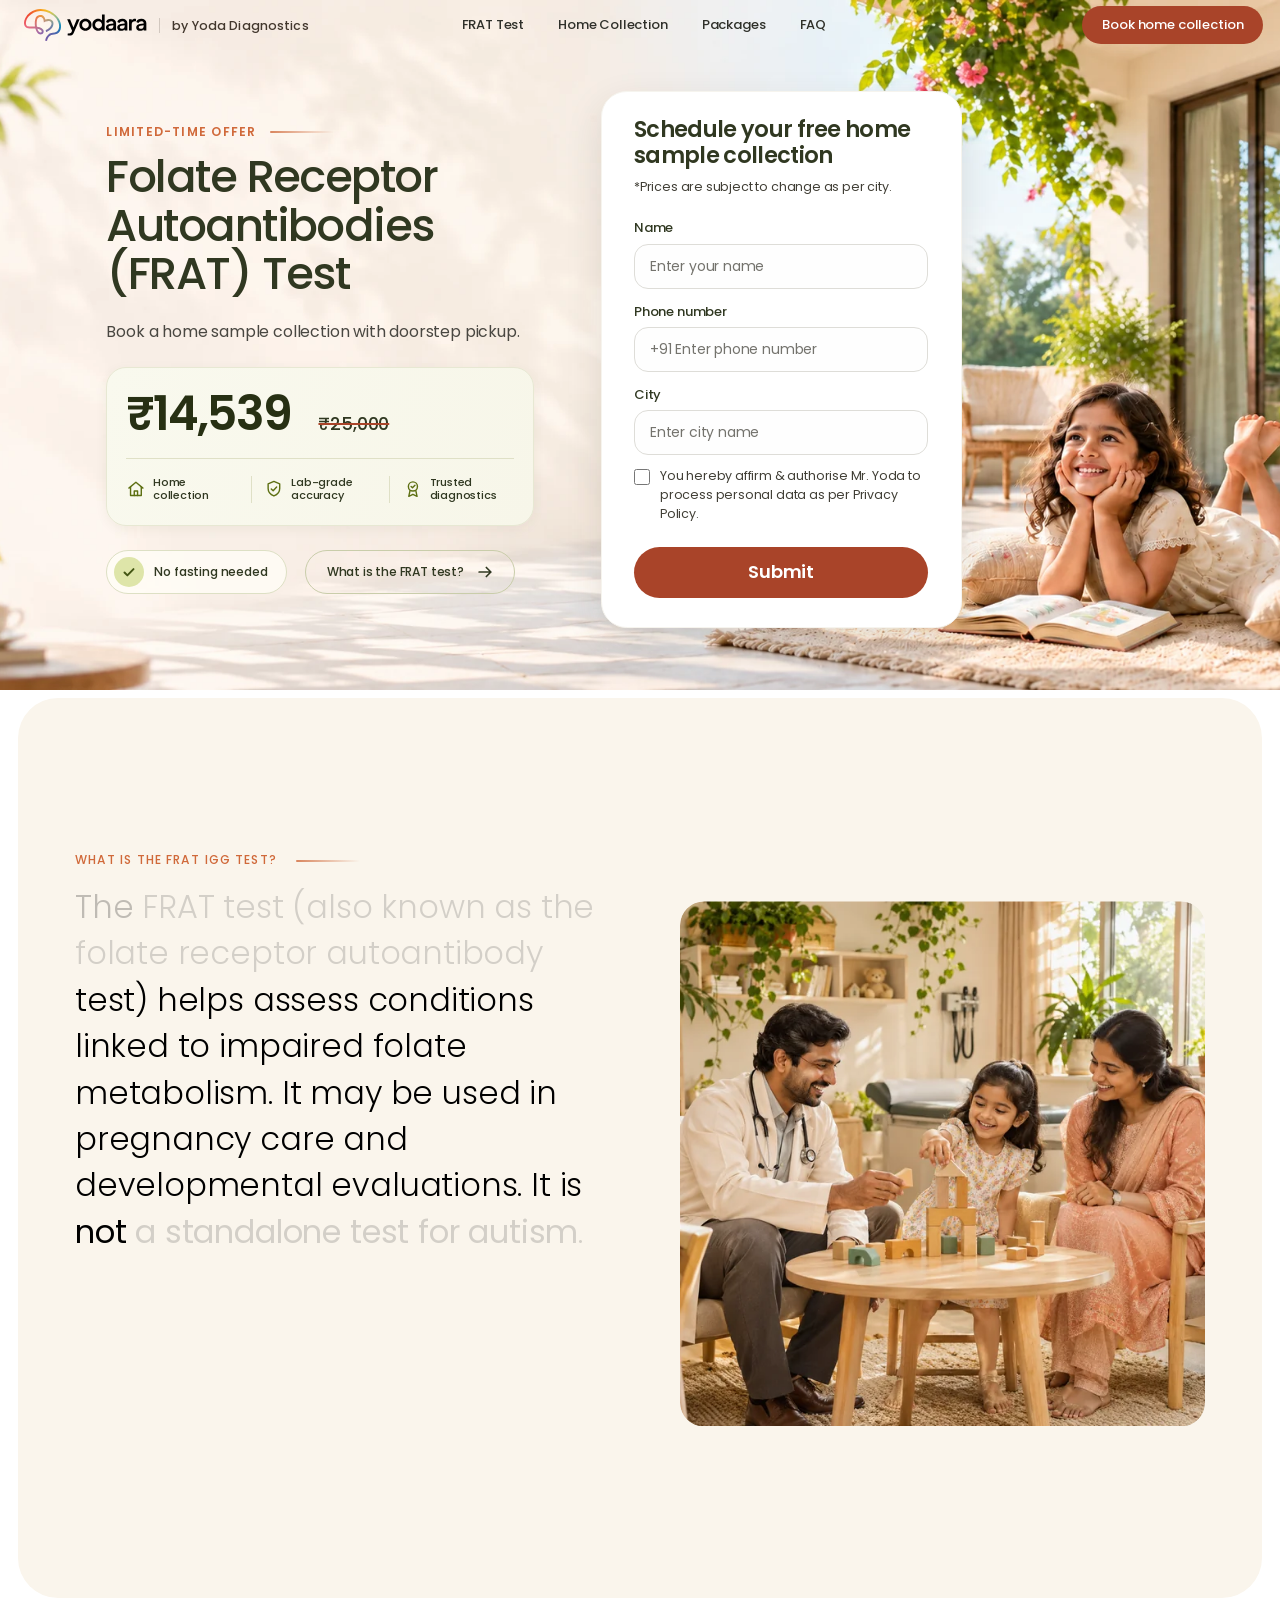
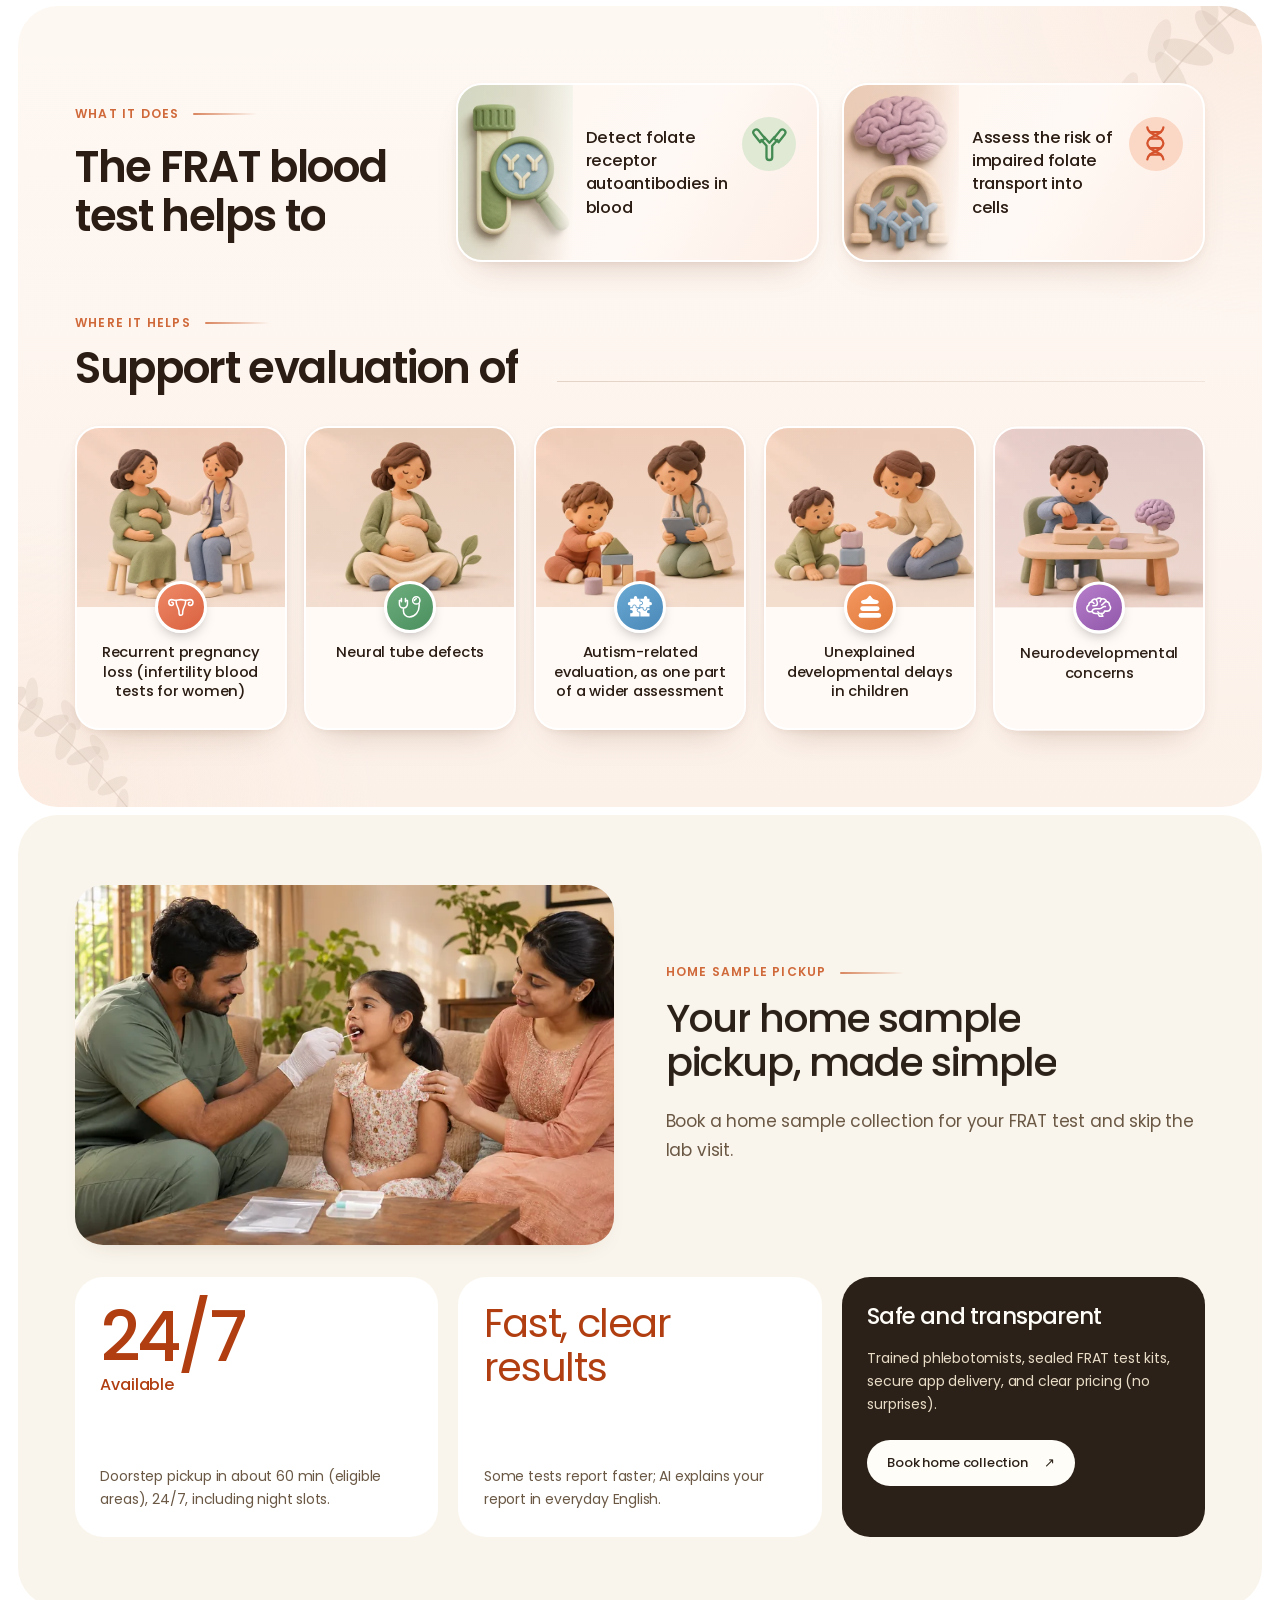
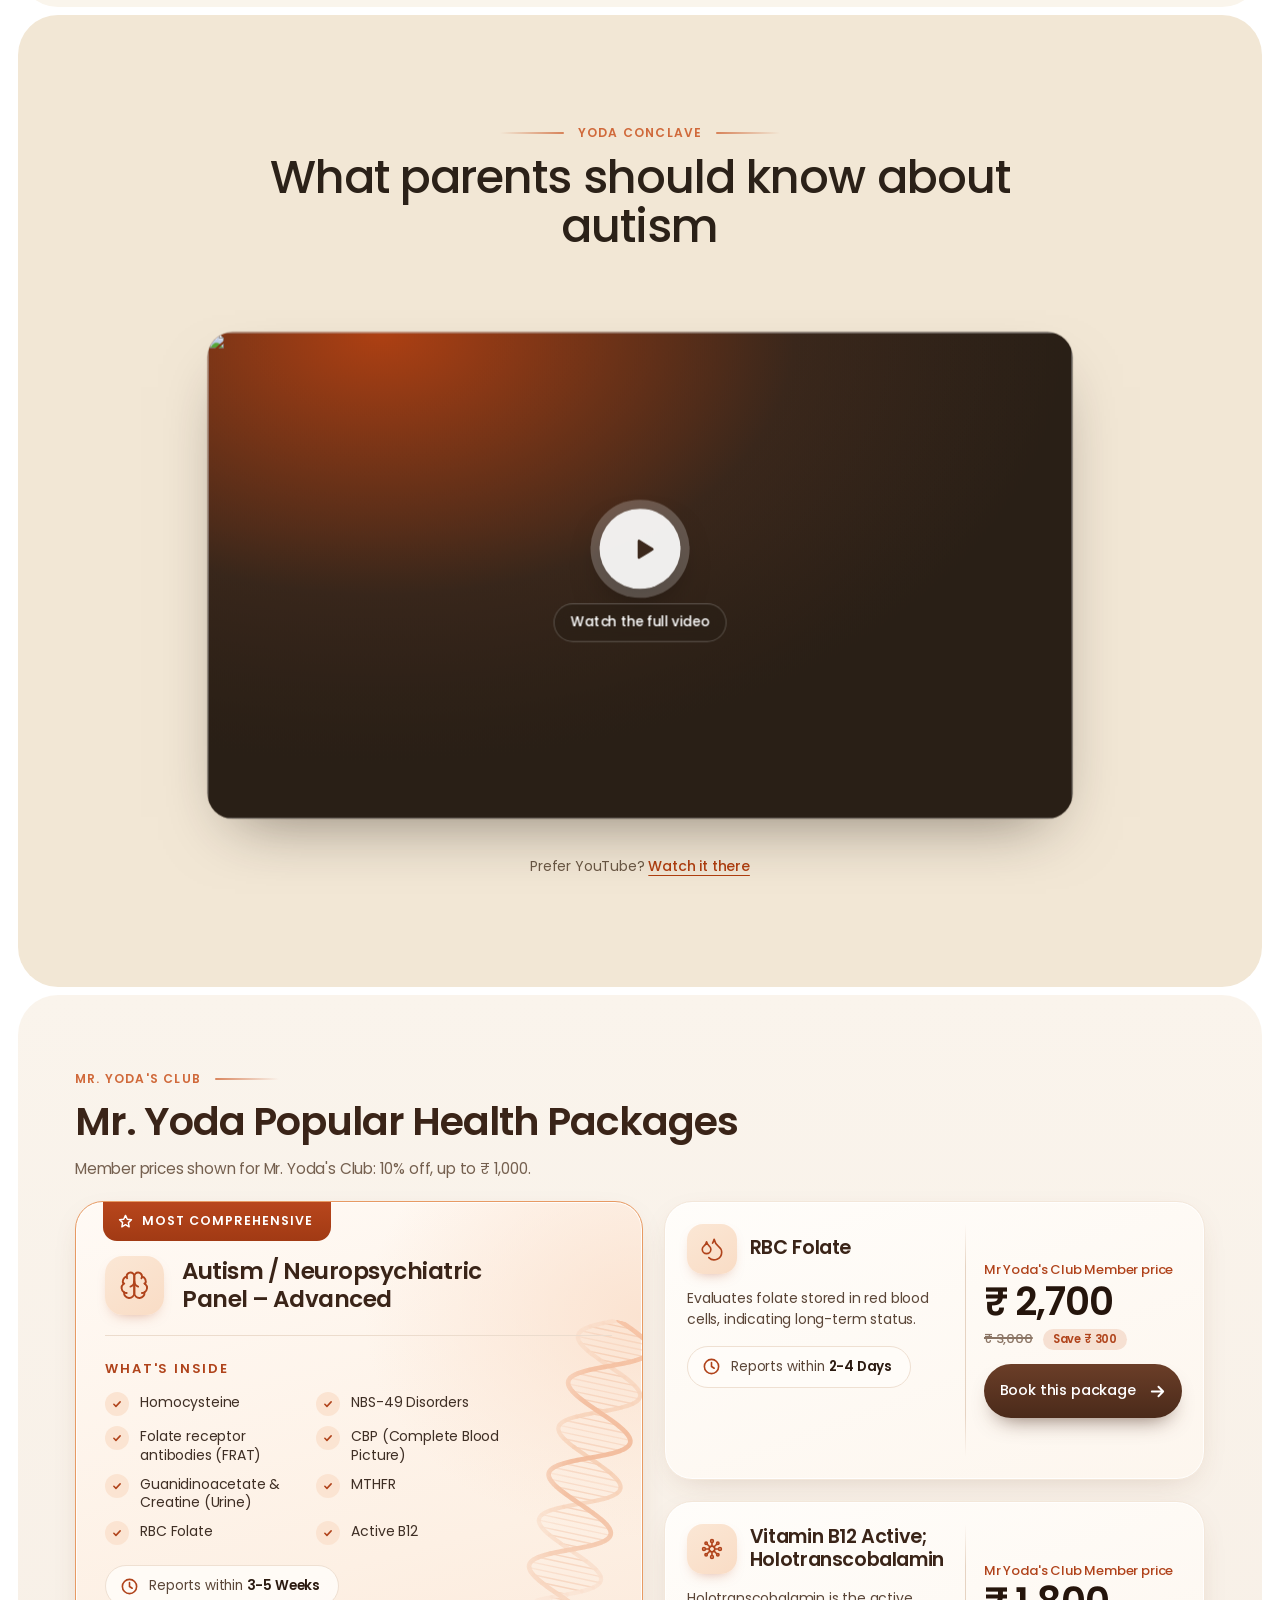
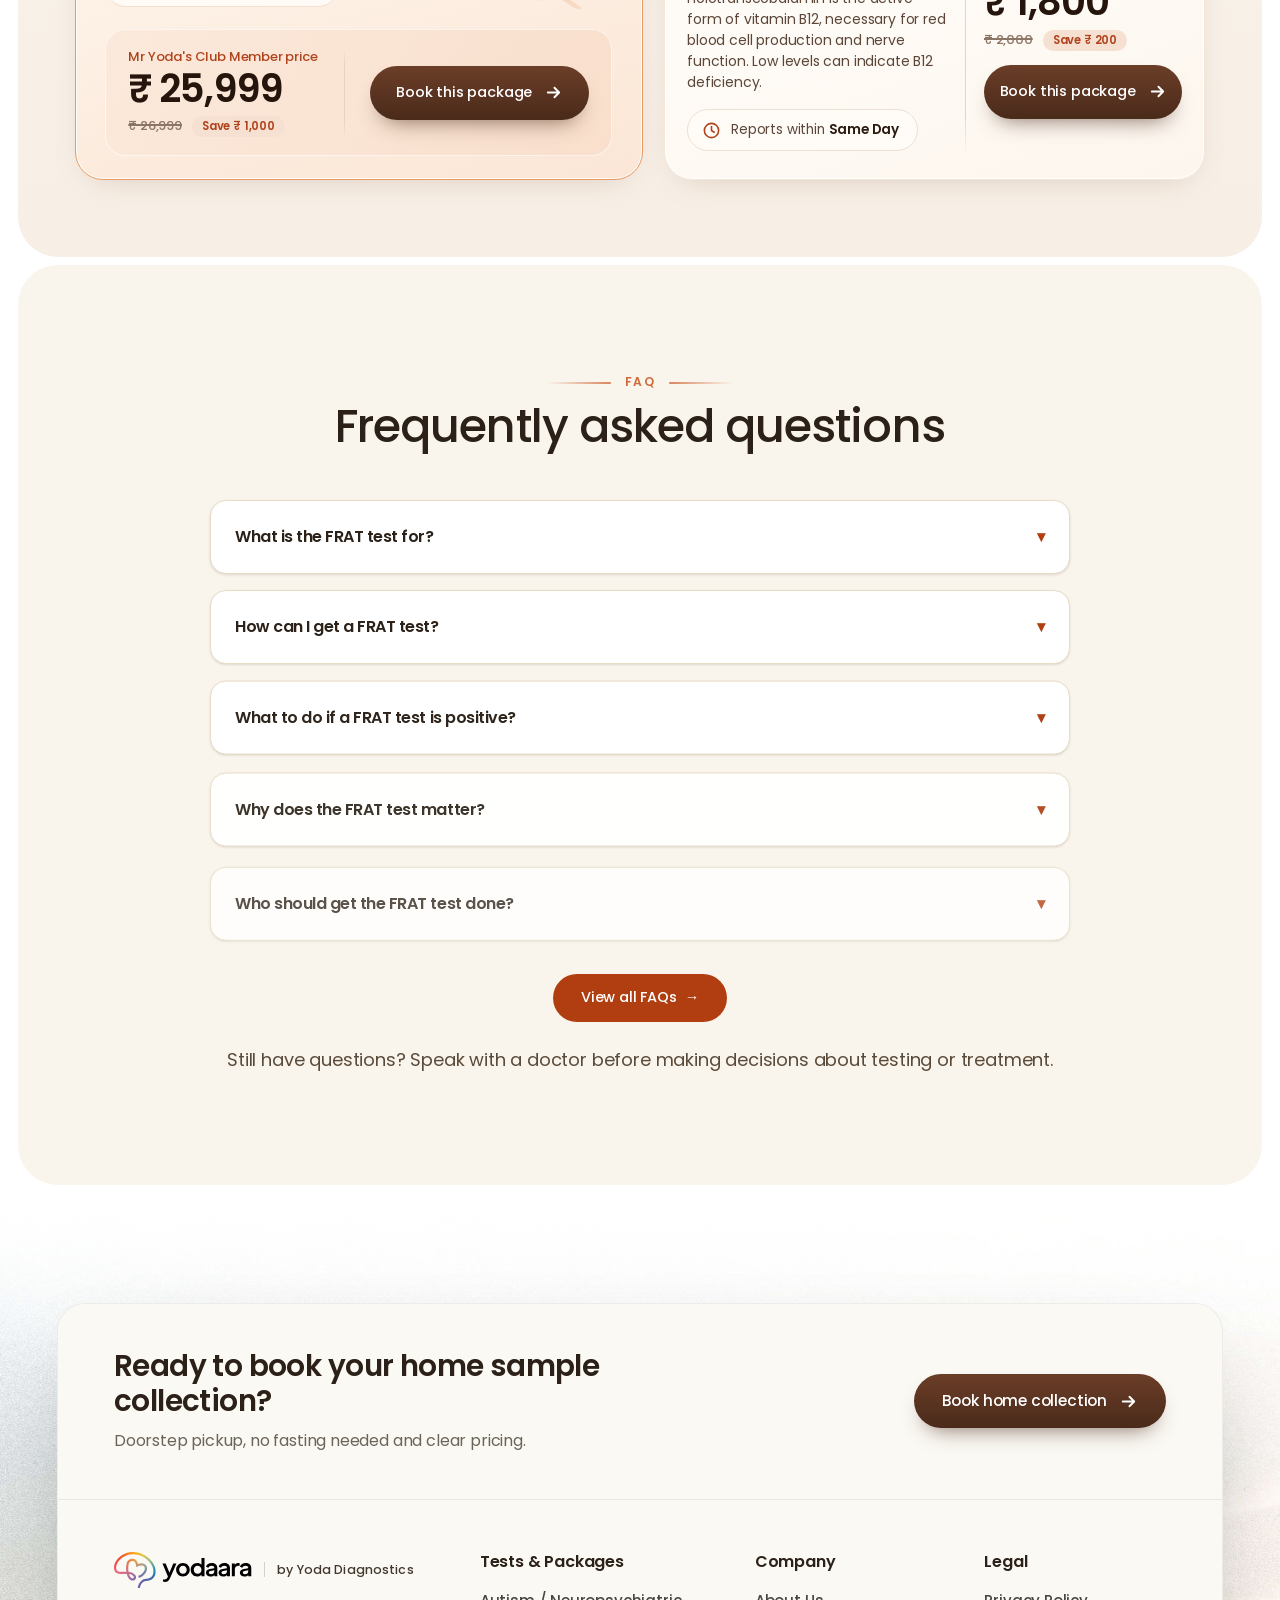
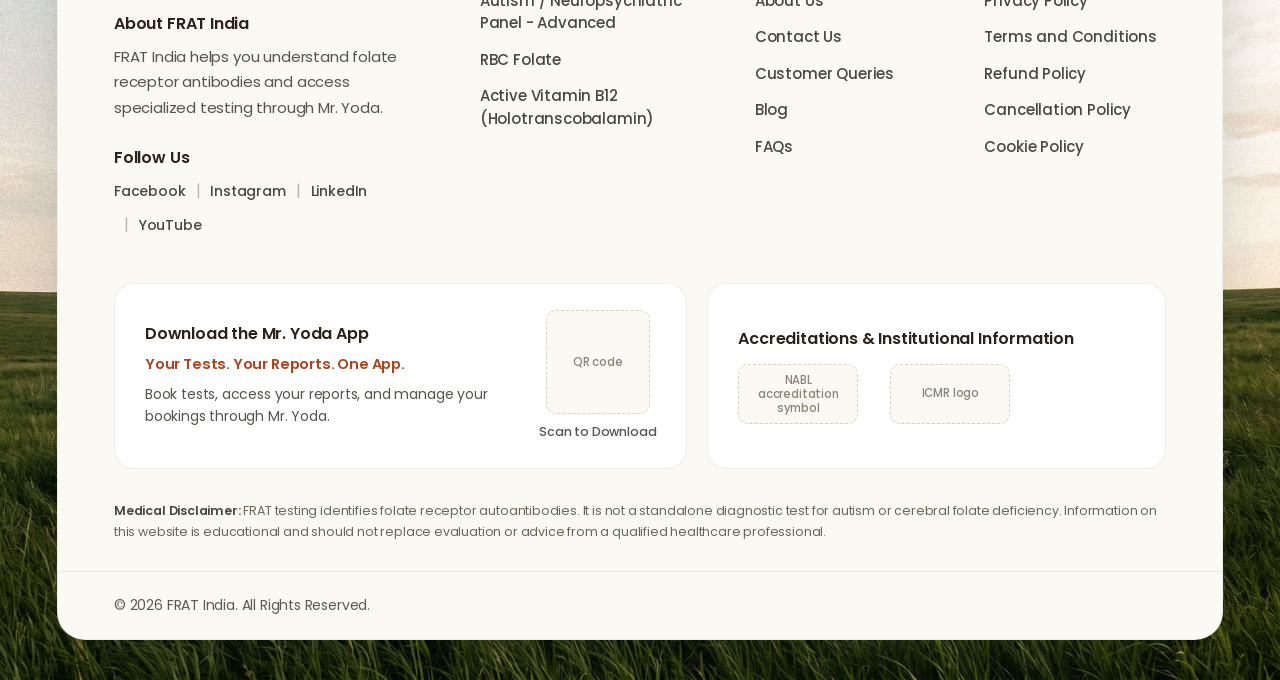
==== commit 7f2609e5: "new version design Implemented" ====
--- a/index.html
+++ b/index.html
@@ -8,7 +8,7 @@
   <meta name="description" content="Learn FRAT test in autism, understand positive vs negative results, cost in India, and next steps. Complete guide to folate receptor antibody test." />
   <link rel="preconnect" href="https://fonts.googleapis.com" />
   <link rel="preconnect" href="https://fonts.gstatic.com" crossorigin />
-  <link href="https://fonts.googleapis.com/css2?family=Poppins:wght@300;400;500;600&family=Caveat:wght@500;600&display=swap" rel="stylesheet" />
+  <link href="https://fonts.googleapis.com/css2?family=Poppins:wght@300;400;500;600;700&display=swap" rel="stylesheet" />
   <script src="assets/vendor/tailwind.js"></script>
   <style type="text/tailwindcss">
     @theme {
@@ -32,7 +32,7 @@
       --color-slate-700: #5A4A3A;
       --color-slate-800: #3E3125;
       --color-slate-900: #2B2118;
-      --font-sans: "Poppins", sans-serif;
+      --font-sans: "Poppins", "Poppins Fallback", sans-serif;
     }
   </style>
   <script>
@@ -45,6 +45,8 @@
   <link rel="stylesheet" href="assets/css/hero-landscape.css" />
   <link rel="stylesheet" href="assets/css/frat-evaluation.css" />
   <link rel="stylesheet" href="assets/css/home-pickup.css" />
+  <link rel="stylesheet" href="assets/css/packages.css" />
+  <link rel="stylesheet" href="assets/css/footer.css" />
   <style>
     .fx-ready [data-fx] { opacity: 0; visibility: hidden; }
     .mascot-bob { animation: mascot-bob 4s ease-in-out infinite; }
@@ -52,37 +54,100 @@
     @media (prefers-reduced-motion: reduce) { .mascot-bob { animation: none; } }
   </style>
 </head>
-<body class="bg-mist font-sans text-slate-700 antialiased">
+<body class="bg-white font-sans text-slate-700 antialiased">
 
   <div id="site-header"></div>
 
   <main>
-    <!-- Reference-inspired hero in the Mr. Yoda brand palette. -->
-    <section id="top" data-hero="dark" class="hero-poster hero-landscape relative isolate overflow-hidden">
-      <img class="hero-landscape-photo" src="assets/images/hero-garden-baby-girl.webp"
-           srcset="assets/images/hero-garden-baby-girl-768.webp 768w, assets/images/hero-garden-baby-girl.webp 1536w"
-           sizes="100vw" width="1536" height="1024" fetchpriority="high"
-           alt="AI-generated scene of a smiling baby girl seated on a stone terrace in a peaceful garden at sunset." />
-      <div class="hero-landscape-shade" aria-hidden="true"></div>
-
-      <div class="hero-landscape-copy">
-        <p data-fx class="hero-landscape-eyebrow">Limited-time offer</p>
-        <h1 data-fx class="hero-landscape-title">Folate Receptor<br />Autoantibodies (FRAT) Test</h1>
-        <p data-fx class="hero-landscape-description">Book a home sample collection with doorstep pickup.</p>
-        <div data-fx class="hero-landscape-actions">
-          <a href="#book" class="hero-landscape-primary">Book my visit <span aria-hidden="true">&#8599;</span></a>
-          <a href="#frat" class="hero-landscape-secondary">What is the FRAT test?</a>
-        </div>
-        <p data-fx class="hero-landscape-offer"><strong>&#8377;12,999</strong> <s>&#8377;25,000</s> <span class="hero-landscape-saving">Save 48%</span><span class="hero-landscape-price-note">No surprises in pricing</span></p>
-      </div>
-
-      <div class="hero-landscape-stat hero-landscape-stat--left">
-        <strong>15&ndash;20 <span>min</span></strong>
-        <span>home collection</span>
-      </div>
-      <div class="hero-landscape-stat hero-landscape-stat--right">
-        <strong>No fasting</strong>
-        <span>needed</span>
+    <section id="top" data-hero="light" class="hero-poster hero-landscape">
+      <picture class="hero-landscape-media" aria-hidden="true">
+        <source media="(max-width: 899px)" srcset="assets/images/hero-sunlit-patio-mobile.webp" width="694" height="547" />
+        <img class="hero-landscape-photo" src="assets/images/hero-sunlit-patio.webp"
+             srcset="assets/images/hero-sunlit-patio-1200.webp 1200w, assets/images/hero-sunlit-patio.webp 1784w"
+             sizes="100vw" width="1784" height="882" fetchpriority="high" alt="" />
+      </picture>
+
+      <div class="hero-landscape-inner">
+        <div class="hero-landscape-copy">
+          <p data-fx class="hero-landscape-eyebrow">Limited-time offer</p>
+          <h1 data-fx class="hero-landscape-title">Folate Receptor<br />Autoantibodies<br />(FRAT) Test</h1>
+          <p data-fx class="hero-landscape-description">Book a home sample collection with doorstep pickup.</p>
+
+          <div data-fx class="hero-price" aria-label="Offer price">
+            <p class="hero-price-row">
+              <strong class="hero-price-now"><span class="sr-only">&#8377;12,999</span><span aria-hidden="true">&#8377;<span data-count="12999" class="hero-price-count">12,999</span></span></strong>
+              <span class="hero-price-was"><span class="sr-only">Original price </span><s data-strike>&#8377;25,000</s></span>
+              <span data-badge class="hero-price-save">Save 48%</span>
+            </p>
+            <ul class="hero-assure" aria-label="Why book with us">
+              <li>
+                <svg viewBox="0 0 24 24" fill="none" stroke="currentColor" stroke-width="1.7" stroke-linecap="round" stroke-linejoin="round" aria-hidden="true"><path d="M3.5 11 12 4l8.5 7"/><path d="M5.5 9.8V20h13V9.8"/><path d="M10 20v-5.5h4V20"/></svg>
+                Home collection
+              </li>
+              <li>
+                <svg viewBox="0 0 24 24" fill="none" stroke="currentColor" stroke-width="1.7" stroke-linecap="round" stroke-linejoin="round" aria-hidden="true"><path d="M12 3 5 6v5.5c0 4.2 3 7.5 7 9 4-1.5 7-4.8 7-9V6l-7-3z"/><path d="m8.8 12 2.3 2.3 4.2-4.6"/></svg>
+                Lab-grade accuracy
+              </li>
+              <li>
+                <svg viewBox="0 0 24 24" fill="none" stroke="currentColor" stroke-width="1.7" stroke-linecap="round" stroke-linejoin="round" aria-hidden="true"><circle cx="12" cy="9" r="5.5"/><path d="m8.5 14-1.5 7 5-2.5 5 2.5-1.5-7"/><path d="m9.8 9 1.7 1.7 3-3.2"/></svg>
+                Trusted diagnostics
+              </li>
+            </ul>
+          </div>
+
+          <div class="hero-landscape-stats">
+            <p class="hero-landscape-perk">
+              <svg viewBox="0 0 20 20" fill="none" aria-hidden="true"><path d="M5 10.5l3.2 3.2L15 6.8" stroke="currentColor" stroke-width="2.2" stroke-linecap="round" stroke-linejoin="round"/></svg>
+              No fasting needed
+            </p>
+            <a data-fx href="#frat" class="hero-landscape-perk hero-landscape-perk--ghost">
+              What is the FRAT test?
+              <svg class="perk-arrow" viewBox="0 0 20 20" fill="none" stroke="currentColor" stroke-width="1.9" stroke-linecap="round" stroke-linejoin="round" aria-hidden="true"><path d="M3.5 10h13M11.5 5l5 5-5 5"/></svg>
+            </a>
+          </div>
+        </div>
+
+        <!-- Booking form, shown directly in the hero (same fields as the popup) -->
+        <div id="hero-book" data-fx class="hero-booking" role="region" aria-labelledby="hb-title">
+          <div data-hb-view="form">
+            <h2 id="hb-title" class="hb-title">Schedule your free home sample collection</h2>
+            <p class="hb-note">*Prices are subject to change as per city.</p>
+            <form data-hb-form novalidate class="hb-form">
+              <div class="hb-field">
+                <label for="hb-name">Name</label>
+                <input id="hb-name" name="name" type="text" placeholder="Enter your name" autocomplete="name" required />
+                <p class="hb-err" data-err="name" hidden></p>
+              </div>
+              <div class="hb-field">
+                <label for="hb-phone">Phone number</label>
+                <input id="hb-phone" name="phone" type="tel" inputmode="tel" placeholder="+91 Enter phone number" autocomplete="tel" required />
+                <p class="hb-err" data-err="phone" hidden></p>
+              </div>
+              <div class="hb-field">
+                <label for="hb-city">City</label>
+                <input id="hb-city" name="city" type="text" placeholder="Enter city name" autocomplete="address-level2" required />
+                <p class="hb-err" data-err="city" hidden></p>
+              </div>
+              <div>
+                <label class="hb-check">
+                  <input type="checkbox" name="consent" required />
+                  <span>You hereby affirm &amp; authorise Mr. Yoda to process personal data as per Privacy Policy.</span>
+                </label>
+                <p class="hb-err" data-err="consent" hidden></p>
+              </div>
+              <button type="submit" class="hb-submit" data-hb-submit>Submit</button>
+            </form>
+          </div>
+          <div data-hb-view="done" hidden class="hb-done" tabindex="-1">
+            <svg width="68" height="68" viewBox="0 0 72 72" fill="none" aria-hidden="true">
+              <circle data-hb-ring cx="36" cy="36" r="33" stroke="#9b3913" stroke-width="4" />
+              <path data-hb-tick d="M21 37l10 10 20-22" stroke="#9b3913" stroke-width="5" stroke-linecap="round" stroke-linejoin="round" />
+            </svg>
+            <h2>Thank you!</h2>
+            <p>We will contact you shortly to confirm your home sample pickup.</p>
+            <button type="button" class="hb-again" data-hb-again>Submit another request</button>
+          </div>
+        </div>
       </div>
 
     </section>
@@ -93,7 +158,7 @@
         <div data-frat-intro class="grid items-start gap-10 md:grid-cols-2 md:gap-14 lg:gap-20">
           <!-- Text: sits a little higher -->
           <div class="md:-mt-4">
-            <h2 data-frat-heading class="text-[18px] font-bold leading-snug text-brand-900">What is the FRAT IgG test?</h2>
+            <h2 data-frat-heading class="eyebrow">What is the FRAT IgG test?</h2>
             <p data-frat-text class="mt-4 text-[22px] font-normal leading-[1.4] text-black md:text-[26px] lg:text-[32px]">
               The <strong class="font-normal text-black">FRAT test</strong> (also known as the <strong class="font-normal text-black">folate receptor autoantibody test</strong>)
               helps assess conditions linked to impaired folate metabolism. It may be used in pregnancy care and developmental evaluations.
@@ -102,8 +167,8 @@
           </div>
 
           <!-- Image: sits lower, revealed on scroll -->
-          <div data-frat-image class="frat-consultation-portrait overflow-hidden rounded-3xl shadow-xl md:mt-8">
-            <img data-frat-img src="assets/images/frat-consultation-portrait.webp" srcset="assets/images/frat-consultation-portrait-512.webp 512w, assets/images/frat-consultation-portrait.webp 1024w" sizes="(min-width: 480px) 400px, calc(100vw - 56px)" width="1024" height="1536" alt="AI-generated portrait of a pediatrician with a baby girl and her mother in a warm, sunlit consultation room." class="block h-auto w-full object-cover will-change-transform" loading="lazy" decoding="async" />
+          <div data-frat-image class="frat-consultation-image overflow-hidden rounded-3xl shadow-xl md:mt-8">
+            <img data-frat-img src="assets/images/frat-consultation-square.webp" srcset="assets/images/frat-consultation-square-640.webp 640w, assets/images/frat-consultation-square.webp 1200w" sizes="(min-width: 1440px) 600px, (min-width: 1024px) calc(45.55vw - 40px), (min-width: 768px) calc(45.55vw - 28px), min(600px, calc(100vw - 40px))" width="1200" height="1200" alt="A pediatrician and a mother watch a young girl build with wooden blocks in a sunlit clinic." class="block h-auto w-full object-cover will-change-transform" loading="lazy" decoding="async" />
           </div>
         </div>
 
@@ -112,35 +177,45 @@
 
     <!-- FRAT benefits and evaluation topics, with clay illustrations. -->
     <section id="where-it-helps" class="frat-evaluation" aria-labelledby="frat-purpose-title">
+      <img class="fe-leaf fe-leaf--top" src="assets/img/leaf-shadow.svg" alt="" aria-hidden="true" />
+      <img class="fe-leaf fe-leaf--bottom" src="assets/img/leaf-shadow.svg" alt="" aria-hidden="true" />
       <div class="wrap">
         <div class="frat-purpose-layout">
           <div class="frat-evaluation-purpose">
-            <div>
-              <p class="frat-evaluation-eyebrow">What it does</p>
-              <h2 id="frat-purpose-title">The FRAT blood test helps to</h2>
-            </div>
+            <p class="frat-evaluation-eyebrow">What it does</p>
+            <h2 id="frat-purpose-title">The FRAT blood test helps to</h2>
           </div>
 
           <ol class="frat-mechanism" aria-label="What the FRAT blood test helps to assess">
-            <li class="frat-mechanism-step">
-              <img src="assets/images/frat-mechanism-antibody-test.webp"
-                   srcset="assets/images/frat-mechanism-antibody-test-480.webp 480w, assets/images/frat-mechanism-antibody-test.webp 900w"
-                   sizes="(min-width: 640px) 274px, min(280px, 85vw)"
-                   width="900" height="900" alt="Clay illustration of a blood sample tube and a magnifying glass showing antibodies." loading="lazy" decoding="async" />
-              <div class="frat-mechanism-caption">
-                <span class="frat-mechanism-number" aria-hidden="true">1</span>
-                <h3>Detect folate receptor autoantibodies in blood</h3>
-              </div>
-            </li>
-            <li class="frat-mechanism-step">
-              <img src="assets/images/frat-mechanism-antibody-block.webp"
-                   srcset="assets/images/frat-mechanism-antibody-block-480.webp 480w, assets/images/frat-mechanism-antibody-block.webp 900w"
-                   sizes="(min-width: 640px) 274px, min(280px, 85vw)"
-                   width="900" height="900" alt="Clay illustration of antibodies blocking a folate transport gateway beneath a brain." loading="lazy" decoding="async" />
-              <div class="frat-mechanism-caption">
-                <span class="frat-mechanism-number" aria-hidden="true">2</span>
-                <h3>Assess the risk of impaired folate transport into cells</h3>
-              </div>
+            <li class="frat-mechanism-step fe-step fe-step--green">
+              <div class="fe-step-media">
+                <img src="assets/images/frat-mechanism-antibody-test.webp"
+                     srcset="assets/images/frat-mechanism-antibody-test-480.webp 480w, assets/images/frat-mechanism-antibody-test.webp 900w"
+                     sizes="(min-width: 1200px) 190px, 180px"
+                     width="900" height="900" alt="Clay illustration of a blood sample tube and a magnifying glass showing antibodies." loading="lazy" decoding="async" />
+              </div>
+              <h3 class="fe-step-text">Detect folate receptor autoantibodies in blood</h3>
+              <span class="fe-ico fe-ico--soft fe-ico--green">
+                <svg viewBox="0 0 32 32" aria-hidden="true" focusable="false" fill="none" stroke="currentColor" stroke-linecap="round" stroke-linejoin="round">
+                  <path d="m9 13 4.5 5v10a2.5 2.5 0 0 0 5 0V18l4.5-5M11.5 10.5l4.5 5 4.5-5" />
+                  <path d="m8 15-5.5-7a2.6 2.6 0 0 1 4-3.3l5.7 7zM24 15l5.5-7a2.6 2.6 0 0 0-4-3.3l-5.7 7z" />
+                </svg>
+              </span>
+            </li>
+            <li class="frat-mechanism-step fe-step fe-step--orange">
+              <div class="fe-step-media">
+                <img src="assets/images/frat-mechanism-antibody-block.webp"
+                     srcset="assets/images/frat-mechanism-antibody-block-480.webp 480w, assets/images/frat-mechanism-antibody-block.webp 900w"
+                     sizes="(min-width: 1200px) 190px, 180px"
+                     width="900" height="900" alt="Clay illustration of antibodies blocking a folate transport gateway beneath a brain." loading="lazy" decoding="async" />
+              </div>
+              <h3 class="fe-step-text">Assess the risk of impaired folate transport into cells</h3>
+              <span class="fe-ico fe-ico--soft fe-ico--orange">
+                <svg viewBox="0 0 32 32" aria-hidden="true" focusable="false" fill="none" stroke="currentColor" stroke-linecap="round" stroke-linejoin="round">
+                  <path d="M9 2c0 7 14 7 14 14S9 23 9 30M23 2c0 7-14 7-14 14s14 7 14 14" />
+                  <path d="M11.2 6.2h9.6m-9.6 5.6h9.6m-9.6 8.4h9.6m-9.6 5.6h9.6" />
+                </svg>
+              </span>
             </li>
           </ol>
         </div>
@@ -151,54 +226,109 @@
             <h3 id="frat-evaluation-title">Support evaluation of</h3>
           </div>
           <ul class="frat-evaluation-grid">
-            <li class="frat-evaluation-card">
-              <img src="assets/images/frat-clay-pregnancy-support.webp"
-                   srcset="assets/images/frat-clay-pregnancy-support-640.webp 640w, assets/images/frat-clay-pregnancy-support.webp 1200w"
-                   sizes="(min-width: 1680px) 506px, (min-width: 1024px) 29vw, (min-width: 640px) 44vw, calc(100vw - 56px)"
-                   width="1200" height="800" alt="Clay illustration of a woman receiving support from a clinician." loading="lazy" decoding="async" />
-              <h4>Recurrent pregnancy loss (infertility blood tests for women)</h4>
-            </li>
-            <li class="frat-evaluation-card">
-              <img src="assets/images/frat-clay-prenatal-development.webp"
-                   srcset="assets/images/frat-clay-prenatal-development-640.webp 640w, assets/images/frat-clay-prenatal-development.webp 1200w"
-                   sizes="(min-width: 1680px) 506px, (min-width: 1024px) 29vw, (min-width: 640px) 44vw, calc(100vw - 56px)"
-                   width="1200" height="800" alt="Clay illustration of a pregnant woman resting her hands on her abdomen." loading="lazy" decoding="async" />
-              <h4>Neural tube defects</h4>
-            </li>
-            <li class="frat-evaluation-card">
-              <img src="assets/images/frat-clay-autism-evaluation.webp"
-                   srcset="assets/images/frat-clay-autism-evaluation-640.webp 640w, assets/images/frat-clay-autism-evaluation.webp 1200w"
-                   sizes="(min-width: 1680px) 506px, (min-width: 1024px) 29vw, (min-width: 640px) 44vw, calc(100vw - 56px)"
-                   width="1200" height="800" alt="Clay illustration of a clinician observing a child playing with blocks." loading="lazy" decoding="async" />
-              <h4>Autism-related evaluation, as one part of a wider assessment</h4>
-            </li>
-            <li class="frat-evaluation-card">
-              <img src="assets/images/frat-clay-developmental-delays.webp"
-                   srcset="assets/images/frat-clay-developmental-delays-640.webp 640w, assets/images/frat-clay-developmental-delays.webp 1200w"
-                   sizes="(min-width: 1680px) 506px, (min-width: 1024px) 29vw, (min-width: 640px) 44vw, calc(100vw - 56px)"
-                   width="1200" height="800" alt="Clay illustration of a parent supporting a toddler stacking blocks." loading="lazy" decoding="async" />
-              <h4>Unexplained developmental delays in children</h4>
-            </li>
-            <li class="frat-evaluation-card">
-              <img src="assets/images/frat-clay-neurodevelopment.webp"
-                   srcset="assets/images/frat-clay-neurodevelopment-640.webp 640w, assets/images/frat-clay-neurodevelopment.webp 1200w"
-                   sizes="(min-width: 1680px) 506px, (min-width: 1024px) 29vw, (min-width: 640px) 44vw, calc(100vw - 56px)"
-                   width="1200" height="800" alt="Clay illustration of a child using a shape sorter beside a brain model." loading="lazy" decoding="async" />
-              <h4>Neurodevelopmental concerns</h4>
+            <li class="frat-evaluation-card fe-card fe-card--rose">
+              <div class="fe-card-media">
+                <img src="assets/images/frat-clay-pregnancy-support.webp"
+                     srcset="assets/images/frat-clay-pregnancy-support-640.webp 640w, assets/images/frat-clay-pregnancy-support.webp 1200w"
+                     sizes="(min-width: 1200px) 20vw, (min-width: 768px) 30vw, (min-width: 520px) 44vw, calc(100vw - 56px)"
+                     width="1200" height="800" alt="Clay illustration of a woman receiving support from a clinician." loading="lazy" decoding="async" />
+              </div>
+              <div class="fe-card-body">
+                <span class="fe-ico fe-ico--solid fe-ico--rose">
+                  <svg viewBox="0 0 32 32" aria-hidden="true" focusable="false" fill="none" stroke="currentColor" stroke-linecap="round" stroke-linejoin="round">
+                    <path d="M16 7c-2.7 0-4 .9-6.4.9C7.8 7.9 6.4 7 4.7 7 2.4 7 1 8.4 1 10.6c0 2 1.4 3.6 3.4 3.6 1.3 0 2.3-.8 2.3-2s-.9-2-2-2M16 7c2.7 0 4 .9 6.4.9 1.8 0 3.2-.9 4.9-.9 2.3 0 3.7 1.4 3.7 3.6 0 2-1.4 3.6-3.4 3.6-1.3 0-2.3-.8-2.3-2s.9-2 2-2" />
+                    <path d="M10 8.2c0 5.4 1.7 7.3 2.8 9.8.8 1.8 1 3.5 1 6.3a2.2 2.2 0 0 0 4.4 0c0-2.8.2-4.5 1-6.3 1.1-2.5 2.8-4.4 2.8-9.8" />
+                  </svg>
+                </span>
+                <h4>Recurrent pregnancy loss (infertility blood tests for women)</h4>
+              </div>
+            </li>
+            <li class="frat-evaluation-card fe-card fe-card--green">
+              <div class="fe-card-media">
+                <img src="assets/images/frat-clay-prenatal-development.webp"
+                     srcset="assets/images/frat-clay-prenatal-development-640.webp 640w, assets/images/frat-clay-prenatal-development.webp 1200w"
+                     sizes="(min-width: 1200px) 20vw, (min-width: 768px) 30vw, (min-width: 520px) 44vw, calc(100vw - 56px)"
+                     width="1200" height="800" alt="Clay illustration of a pregnant woman resting her hands on her abdomen." loading="lazy" decoding="async" />
+              </div>
+              <div class="fe-card-body">
+                <span class="fe-ico fe-ico--solid fe-ico--green">
+                  <svg viewBox="0 0 32 32" aria-hidden="true" focusable="false" fill="none" stroke="currentColor" stroke-linecap="round" stroke-linejoin="round">
+                    <path d="M4.5 8H3v4.5a5 5 0 0 0 10 0V8h-1.5M5.5 5.5v4m5-4v4M8 17.5V21a7.5 7.5 0 0 0 7.5 7.5c7.3 0 12-6.6 12-13.5v-3" />
+                    <circle cx="24" cy="8" r="4.5" />
+                    <path d="M21.8 8a2.2 2.2 0 0 1 2.2-2.2" />
+                  </svg>
+                </span>
+                <h4>Neural tube defects</h4>
+              </div>
+            </li>
+            <li class="frat-evaluation-card fe-card fe-card--blue">
+              <div class="fe-card-media">
+                <img src="assets/images/frat-clay-autism-evaluation.webp"
+                     srcset="assets/images/frat-clay-autism-evaluation-640.webp 640w, assets/images/frat-clay-autism-evaluation.webp 1200w"
+                     sizes="(min-width: 1200px) 20vw, (min-width: 768px) 30vw, (min-width: 520px) 44vw, calc(100vw - 56px)"
+                     width="1200" height="800" alt="Clay illustration of a clinician observing a child playing with blocks." loading="lazy" decoding="async" />
+              </div>
+              <div class="fe-card-body">
+                <span class="fe-ico fe-ico--solid fe-ico--blue">
+                  <svg viewBox="0 0 32 32" aria-hidden="true" focusable="false" fill="currentColor">
+                    <mask id="fe-puzzle-seams">
+                      <rect width="32" height="32" fill="white" />
+                      <path d="M16 6v3h1.2a2.2 2.2 0 0 1 0 4.4H16V18h-1.2a2.2 2.2 0 0 0 0 4.4H16V29M3 17h4v-1.2a2.2 2.2 0 0 1 4.4 0V17H20v1.2a2.2 2.2 0 0 0 4.4 0V17H29" fill="none" stroke="black" stroke-width="1.1" stroke-linecap="round" stroke-linejoin="round" />
+                    </mask>
+                    <path d="M4 6h4.5V4.6a2.1 2.1 0 0 1 4.2 0V6H21V4.6a2.1 2.1 0 0 1 4.2 0V6H28v4h1a2 2 0 0 1 0 4h-1v6h-1.2a2 2 0 0 0 0 4H28v4H4v-4h1.2a2 2 0 0 0 0-4H4v-6H3a2 2 0 0 1 0-4h1Z" mask="url(#fe-puzzle-seams)" />
+                  </svg>
+                </span>
+                <h4>Autism-related evaluation, as one part of a wider assessment</h4>
+              </div>
+            </li>
+            <li class="frat-evaluation-card fe-card fe-card--orange">
+              <div class="fe-card-media">
+                <img src="assets/images/frat-clay-developmental-delays.webp"
+                     srcset="assets/images/frat-clay-developmental-delays-640.webp 640w, assets/images/frat-clay-developmental-delays.webp 1200w"
+                     sizes="(min-width: 1200px) 20vw, (min-width: 768px) 30vw, (min-width: 520px) 44vw, calc(100vw - 56px)"
+                     width="1200" height="800" alt="Clay illustration of a parent supporting a toddler stacking blocks." loading="lazy" decoding="async" />
+              </div>
+              <div class="fe-card-body">
+                <span class="fe-ico fe-ico--solid fe-ico--orange">
+                  <svg viewBox="0 0 32 32" aria-hidden="true" focusable="false" fill="currentColor">
+                    <path d="M16 2c1.1 0 1.5.9 1.9 1.8 1.1 2.1 3.2 3.2 6 3.7 2.2.4 3.1 1.1 3.1 2.5 0 1.5-1.4 2.5-3.2 2.5H8.2C6.4 12.5 5 11.5 5 10c0-1.4.9-2.1 3.1-2.5 2.8-.5 4.9-1.6 6-3.7.4-.9.8-1.8 1.9-1.8Z" />
+                    <rect x="4" y="15" width="24" height="6" rx="3" />
+                    <rect x="2" y="23.5" width="28" height="6" rx="3" />
+                  </svg>
+                </span>
+                <h4>Unexplained developmental delays in children</h4>
+              </div>
+            </li>
+            <li class="frat-evaluation-card fe-card fe-card--purple">
+              <div class="fe-card-media">
+                <img src="assets/images/frat-clay-neurodevelopment.webp"
+                     srcset="assets/images/frat-clay-neurodevelopment-640.webp 640w, assets/images/frat-clay-neurodevelopment.webp 1200w"
+                     sizes="(min-width: 1200px) 20vw, (min-width: 768px) 30vw, (min-width: 520px) 44vw, calc(100vw - 56px)"
+                     width="1200" height="800" alt="Clay illustration of a child using a shape sorter beside a brain model." loading="lazy" decoding="async" />
+              </div>
+              <div class="fe-card-body">
+                <span class="fe-ico fe-ico--solid fe-ico--purple">
+                  <svg viewBox="0 0 32 32" aria-hidden="true" focusable="false" fill="none" stroke="currentColor" stroke-linecap="round" stroke-linejoin="round">
+                    <path d="M5.5 21.5a4.5 4.5 0 0 1-2-8.5 4 4 0 0 1 3.3-4.1 4.3 4.3 0 0 1 6-2.8 4.5 4.5 0 0 1 6.6-.4 4.6 4.6 0 0 1 6.2 3 4.6 4.6 0 0 1 3.6 4.7 4.2 4.2 0 0 1-3.1 7.2H23a3.7 3.7 0 0 1-3.6 3.1L21 27h-4.2l-2-3.4h-3.2a4.6 4.6 0 0 1-4-2.7 3.5 3.5 0 0 1-2.1.6Z" />
+                    <path d="M6.8 8.9c1.5.1 2.7 1 3.2 2.3M12.8 6.1c.2 1.8 1.4 2.8 1.4 4.5 0 2-1.4 3.4-3.4 3.4H8.5M19.4 5.7c-1.3.9-1.8 2-1.8 3.3m8-.3c-3.3-.1-3.9 3.5-6.3 4.4M7.6 20.9c.4-2 2-3.3 4.2-3.3h4.9a4.6 4.6 0 0 0 3.5-1.5c1.1-1.1 2.5-1.6 3.9-1.2m-4.7 8.8h-1.2a3.5 3.5 0 0 1-3.4-2.3" />
+                  </svg>
+                </span>
+                <h4>Neurodevelopmental concerns</h4>
+              </div>
             </li>
           </ul>
         </div>
       </div>
     </section>
 
-    <!-- Home collection, with warm garden photography and service cards. -->
+    <!-- Home collection, with sample collection photography and service cards. -->
     <section id="home-collection" class="home-pickup" aria-labelledby="home-pickup-title">
       <div class="wrap">
         <div class="home-pickup-intro">
-          <img class="home-pickup-photo" src="assets/images/home-pickup-garden.webp"
-               srcset="assets/images/home-pickup-garden-768.webp 768w, assets/images/home-pickup-garden.webp 1536w"
+          <img class="home-pickup-photo" src="assets/images/home-pickup-child-saliva.webp"
+               srcset="assets/images/home-pickup-child-saliva-768.webp 768w, assets/images/home-pickup-child-saliva.webp 1536w"
                sizes="(min-width: 1680px) 746px, (min-width: 900px) 44vw, calc(100vw - 56px)"
-               width="1536" height="1024" alt="AI-generated scene of a phlebotomist preparing a home sample collection kit beside a baby girl and her mother on a garden terrace at sunset."
+               width="1536" height="1024" alt="A male phlebotomist uses an oral swab to collect a saliva sample from a child at home with her mother beside her."
                loading="lazy" decoding="async" />
           <div class="home-pickup-copy">
             <p class="eyebrow">Home sample pickup</p>
@@ -253,78 +383,89 @@
     </section>
 
     <!-- Packages -->
-    <section id="packages" data-fit-view class="bg-brand-50 py-12 lg:flex lg:items-center">
-      <div class="wrap">
-        <div class="pkg-intro" data-reveal>
-          <p class="eyebrow">Mr. Yoda's Club</p>
-          <h2 class="section-h2 mt-3 text-brand-900">Mr. Yoda Popular Health Packages</h2>
-          <p class="mt-3">Member prices shown for Mr. Yoda's Club.</p>
-        </div>
-        <div class="mt-8 grid gap-5 lg:grid-cols-3 lg:gap-6" data-stagger>
-          <article class="pkg-card">
-            <header class="pkg-head">
-              <span class="pkg-num" aria-hidden="true">01</span>
-              <h3>Autism / Neuropsychiatric Panel - Advanced</h3>
-            </header>
-            <div class="pkg-body">
-              <p class="pkg-label">What's inside</p>
-              <ul class="pkg-list pkg-list--2">
-              <li>Homocysteine</li>
-              <li>NBS-49 Disorders</li>
-              <li>Folate receptor antibodies (FRAT)</li>
-              <li>CBP (Complete Blood Picture)</li>
-              <li>Guanidinoacetate &amp; Creatine (Urine)</li>
-              <li>MTHFR</li>
-              <li>RBC Folate</li>
-              <li>Active B12</li>
+    <section id="packages" class="pk-section">
+      <div class="wrap pk-wrap">
+        <div class="pk-intro" data-reveal>
+          <p class="pk-eyebrow">Mr. Yoda's Club</p>
+          <h2 class="pk-title">Mr. Yoda Popular Health Packages</h2>
+          <p class="pk-sub">Member prices shown for Mr. Yoda's Club: 10% off, up to &#8377; 1,000.</p>
+        </div>
+
+        <div class="pk-grid" data-stagger>
+          <!-- Featured package -->
+          <article class="pk-card pk-card--feature">
+            <span class="pk-badge"><svg viewBox="0 0 20 20" fill="none" stroke="currentColor" stroke-width="1.7" stroke-linejoin="round" aria-hidden="true"><path d="M10 2.8l2.1 4.5 4.9.6-3.6 3.4.9 4.9L10 13.7l-4.3 2.5.9-4.9L3 7.9l4.9-.6z"/></svg>Most comprehensive</span>
+            <img class="pk-helix" src="assets/img/dna-helix.svg" alt="" aria-hidden="true" loading="lazy" decoding="async" />
+            <div class="pk-feature-main">
+              <header class="pk-head">
+                <span class="pk-icon"><svg viewBox="0 0 24 24" fill="none" stroke="currentColor" stroke-width="1.5" stroke-linecap="round" stroke-linejoin="round" aria-hidden="true"><path d="M12 5a3 3 0 1 0-5.997.125 4 4 0 0 0-2.526 5.77 4 4 0 0 0 .556 6.588A4 4 0 1 0 12 18Z"/><path d="M12 5a3 3 0 1 1 5.997.125 4 4 0 0 1 2.526 5.77 4 4 0 0 1-.556 6.588A4 4 0 1 1 12 18Z"/><path d="M15 13a4.5 4.5 0 0 1-3-4 4.5 4.5 0 0 1-3 4"/><path d="M17.6 6.5a3 3 0 0 0 .4-1.4M6 5.1a3 3 0 0 0 .4 1.4M3.5 10.9a4 4 0 0 1 .6-.4M19.9 10.5a4 4 0 0 1 .6.4M6 18a4 4 0 0 1-2-.5M20 17.5a4 4 0 0 1-2 .5"/></svg></span>
+                <h3>Autism / Neuropsychiatric <span class="pk-nb">Panel &ndash; Advanced</span></h3>
+              </header>
+              <p class="pk-label">What's inside</p>
+              <ul class="pk-checks">
+                <li><span class="pk-tick"><svg viewBox="0 0 20 20" fill="none" stroke="currentColor" stroke-width="2.2" stroke-linecap="round" stroke-linejoin="round" aria-hidden="true"><path d="M5.5 10.4l3 3 6-6.4"/></svg></span><span>Homocysteine</span></li>
+                <li><span class="pk-tick"><svg viewBox="0 0 20 20" fill="none" stroke="currentColor" stroke-width="2.2" stroke-linecap="round" stroke-linejoin="round" aria-hidden="true"><path d="M5.5 10.4l3 3 6-6.4"/></svg></span><span>NBS-49 Disorders</span></li>
+                <li><span class="pk-tick"><svg viewBox="0 0 20 20" fill="none" stroke="currentColor" stroke-width="2.2" stroke-linecap="round" stroke-linejoin="round" aria-hidden="true"><path d="M5.5 10.4l3 3 6-6.4"/></svg></span><span>Folate receptor antibodies (FRAT)</span></li>
+                <li><span class="pk-tick"><svg viewBox="0 0 20 20" fill="none" stroke="currentColor" stroke-width="2.2" stroke-linecap="round" stroke-linejoin="round" aria-hidden="true"><path d="M5.5 10.4l3 3 6-6.4"/></svg></span><span>CBP (Complete Blood Picture)</span></li>
+                <li><span class="pk-tick"><svg viewBox="0 0 20 20" fill="none" stroke="currentColor" stroke-width="2.2" stroke-linecap="round" stroke-linejoin="round" aria-hidden="true"><path d="M5.5 10.4l3 3 6-6.4"/></svg></span><span>Guanidinoacetate &amp; Creatine (Urine)</span></li>
+                <li><span class="pk-tick"><svg viewBox="0 0 20 20" fill="none" stroke="currentColor" stroke-width="2.2" stroke-linecap="round" stroke-linejoin="round" aria-hidden="true"><path d="M5.5 10.4l3 3 6-6.4"/></svg></span><span>MTHFR</span></li>
+                <li><span class="pk-tick"><svg viewBox="0 0 20 20" fill="none" stroke="currentColor" stroke-width="2.2" stroke-linecap="round" stroke-linejoin="round" aria-hidden="true"><path d="M5.5 10.4l3 3 6-6.4"/></svg></span><span>RBC Folate</span></li>
+                <li><span class="pk-tick"><svg viewBox="0 0 20 20" fill="none" stroke="currentColor" stroke-width="2.2" stroke-linecap="round" stroke-linejoin="round" aria-hidden="true"><path d="M5.5 10.4l3 3 6-6.4"/></svg></span><span>Active B12</span></li>
               </ul>
-              <p class="pkg-tat"><svg viewBox="0 0 20 20" fill="none" stroke="currentColor" stroke-width="1.8" stroke-linecap="round" stroke-linejoin="round" aria-hidden="true"><circle cx="10" cy="10" r="7.5"/><path d="M10 5.5V10l3 2"/></svg><span>Reports within <strong>3-5 Weeks</strong></span></p>
-              <div class="pkg-price">
-                <p class="pkg-price-label">Mr Yoda's Club Member price</p>
-                <p class="pkg-price-sub">&#8377; 999</p>
-                <p class="pkg-price-main">&#8377; 26,999</p>
-              </div>
-              <a href="#book" class="pkg-cta">Book this package <svg viewBox="0 0 20 20" fill="currentColor" aria-hidden="true"><path fill-rule="evenodd" d="M10.3 3.3a1 1 0 011.4 0l6 6a1 1 0 010 1.4l-6 6a1 1 0 01-1.4-1.4L14.6 11H3a1 1 0 110-2h11.6l-4.3-4.3a1 1 0 010-1.4z" clip-rule="evenodd"/></svg></a>
+              <p class="pk-tat"><svg viewBox="0 0 20 20" fill="none" stroke="currentColor" stroke-width="1.7" stroke-linecap="round" stroke-linejoin="round" aria-hidden="true"><circle cx="10" cy="10" r="7.5"/><path d="M10 5.8V10l2.8 1.8"/></svg><span>Reports within <strong>3-5 Weeks</strong></span></p>
+            </div>
+            <div class="pk-buy">
+              <div class="pk-price">
+                <p class="pk-price-label">Mr Yoda's Club Member price</p>
+                <p class="pk-price-main">&#8377; 25,999</p>
+                <p class="pk-price-sub"><s class="pk-price-was">&#8377; 26,999</s><span class="pk-save">Save &#8377; 1,000</span></p>
+              </div>
+              <span class="pk-divider" aria-hidden="true"></span>
+              <a href="#book" class="pk-cta">Book this package <svg viewBox="0 0 20 20" fill="none" stroke="currentColor" stroke-width="2" stroke-linecap="round" stroke-linejoin="round" aria-hidden="true"><path d="M4 10h12M11 5l5 5-5 5"/></svg></a>
             </div>
           </article>
-          <article class="pkg-card">
-            <header class="pkg-head">
-              <span class="pkg-num" aria-hidden="true">02</span>
-              <h3>RBC Folate</h3>
-            </header>
-            <div class="pkg-body">
-              <p class="pkg-label">What's inside</p>
-              <ul class="pkg-list">
-              <li>Evaluates folate stored in red blood cells, indicating long-term status.</li>
-              </ul>
-              <p class="pkg-tat"><svg viewBox="0 0 20 20" fill="none" stroke="currentColor" stroke-width="1.8" stroke-linecap="round" stroke-linejoin="round" aria-hidden="true"><circle cx="10" cy="10" r="7.5"/><path d="M10 5.5V10l3 2"/></svg><span>Reports within <strong>2-4 Days</strong></span></p>
-              <div class="pkg-price">
-                <p class="pkg-price-label">Mr Yoda's Club Member price</p>
-                <p class="pkg-price-sub">&#8377; 999</p>
-                <p class="pkg-price-main">&#8377; 3,000</p>
-              </div>
-              <a href="#book" class="pkg-cta">Book this package <svg viewBox="0 0 20 20" fill="currentColor" aria-hidden="true"><path fill-rule="evenodd" d="M10.3 3.3a1 1 0 011.4 0l6 6a1 1 0 010 1.4l-6 6a1 1 0 01-1.4-1.4L14.6 11H3a1 1 0 110-2h11.6l-4.3-4.3a1 1 0 010-1.4z" clip-rule="evenodd"/></svg></a>
-            </div>
-          </article>
-          <article class="pkg-card">
-            <header class="pkg-head">
-              <span class="pkg-num" aria-hidden="true">03</span>
-              <h3>Vitamin B12 Active; Holotranscobalamin</h3>
-            </header>
-            <div class="pkg-body">
-              <p class="pkg-label">What's inside</p>
-              <ul class="pkg-list">
-              <li>Holotranscobalamin is the active form of vitamin B12, necessary for red blood cell production and nerve function. Low levels can indicate B12 deficiency.</li>
-              </ul>
-              <p class="pkg-tat"><svg viewBox="0 0 20 20" fill="none" stroke="currentColor" stroke-width="1.8" stroke-linecap="round" stroke-linejoin="round" aria-hidden="true"><circle cx="10" cy="10" r="7.5"/><path d="M10 5.5V10l3 2"/></svg><span>Reports within <strong>Same Day</strong></span></p>
-              <div class="pkg-price">
-                <p class="pkg-price-label">Mr Yoda's Club Member price</p>
-                <p class="pkg-price-sub">&#8377; 999</p>
-                <p class="pkg-price-main">&#8377; 2,000</p>
-              </div>
-              <a href="#book" class="pkg-cta">Book this package <svg viewBox="0 0 20 20" fill="currentColor" aria-hidden="true"><path fill-rule="evenodd" d="M10.3 3.3a1 1 0 011.4 0l6 6a1 1 0 010 1.4l-6 6a1 1 0 01-1.4-1.4L14.6 11H3a1 1 0 110-2h11.6l-4.3-4.3a1 1 0 010-1.4z" clip-rule="evenodd"/></svg></a>
-            </div>
-          </article>
+
+          <div class="pk-side">
+            <article class="pk-card pk-card--row">
+              <div class="pk-row-main">
+                <header class="pk-head">
+                  <span class="pk-icon"><svg viewBox="0 0 24 24" fill="none" stroke="currentColor" stroke-width="1.5" stroke-linecap="round" stroke-linejoin="round" aria-hidden="true"><path d="M7 16.3c2.2 0 4-1.83 4-4.05 0-1.16-.57-2.26-1.71-3.19S7.29 6.75 7 5.3c-.29 1.45-1.14 2.84-2.29 3.76S3 11.1 3 12.25c0 2.22 1.8 4.05 4 4.05z"/><path d="M12.56 6.6A10.97 10.97 0 0 0 14 3.02c.5 2.5 2 4.9 4 6.5s3 3.5 3 5.5a6.98 6.98 0 0 1-11.91 4.97"/></svg></span>
+                  <h3>RBC Folate</h3>
+                </header>
+                <p class="pk-desc">Evaluates folate stored in red blood cells, indicating long-term status.</p>
+                <p class="pk-tat"><svg viewBox="0 0 20 20" fill="none" stroke="currentColor" stroke-width="1.7" stroke-linecap="round" stroke-linejoin="round" aria-hidden="true"><circle cx="10" cy="10" r="7.5"/><path d="M10 5.8V10l2.8 1.8"/></svg><span>Reports within <strong>2-4 Days</strong></span></p>
+              </div>
+              <span class="pk-divider" aria-hidden="true"></span>
+              <div class="pk-row-buy">
+                <div class="pk-price">
+                <p class="pk-price-label">Mr Yoda's Club Member price</p>
+                <p class="pk-price-main">&#8377; 2,700</p>
+                <p class="pk-price-sub"><s class="pk-price-was">&#8377; 3,000</s><span class="pk-save">Save &#8377; 300</span></p>
+              </div>
+                <a href="#book" class="pk-cta">Book this package <svg viewBox="0 0 20 20" fill="none" stroke="currentColor" stroke-width="2" stroke-linecap="round" stroke-linejoin="round" aria-hidden="true"><path d="M4 10h12M11 5l5 5-5 5"/></svg></a>
+              </div>
+            </article>
+
+            <article class="pk-card pk-card--row">
+              <div class="pk-row-main">
+                <header class="pk-head">
+                  <span class="pk-icon"><svg viewBox="0 0 24 24" fill="none" stroke="currentColor" stroke-width="1.5" stroke-linecap="round" stroke-linejoin="round" aria-hidden="true"><circle cx="12" cy="12" r="2.6"/><path d="M12 9.4V6M12 14.6V18M9.4 12H6M14.6 12H18M10.2 10.2 7.6 7.6M13.8 13.8l2.6 2.6M13.8 10.2l2.6-2.6M10.2 13.8l-2.6 2.6"/><circle cx="12" cy="4.6" r="1.3"/><circle cx="12" cy="19.4" r="1.3"/><circle cx="4.6" cy="12" r="1.3"/><circle cx="19.4" cy="12" r="1.3"/><circle cx="6.6" cy="6.6" r="1.1"/><circle cx="17.4" cy="17.4" r="1.1"/><circle cx="17.4" cy="6.6" r="1.1"/><circle cx="6.6" cy="17.4" r="1.1"/></svg></span>
+                  <h3>Vitamin B12 Active; Holotranscobalamin</h3>
+                </header>
+                <p class="pk-desc">Holotranscobalamin is the active form of vitamin B12, necessary for red blood cell production and nerve function. Low levels can indicate B12 deficiency.</p>
+                <p class="pk-tat"><svg viewBox="0 0 20 20" fill="none" stroke="currentColor" stroke-width="1.7" stroke-linecap="round" stroke-linejoin="round" aria-hidden="true"><circle cx="10" cy="10" r="7.5"/><path d="M10 5.8V10l2.8 1.8"/></svg><span>Reports within <strong>Same Day</strong></span></p>
+              </div>
+              <span class="pk-divider" aria-hidden="true"></span>
+              <div class="pk-row-buy">
+                <div class="pk-price">
+                <p class="pk-price-label">Mr Yoda's Club Member price</p>
+                <p class="pk-price-main">&#8377; 1,800</p>
+                <p class="pk-price-sub"><s class="pk-price-was">&#8377; 2,000</s><span class="pk-save">Save &#8377; 200</span></p>
+              </div>
+                <a href="#book" class="pk-cta">Book this package <svg viewBox="0 0 20 20" fill="none" stroke="currentColor" stroke-width="2" stroke-linecap="round" stroke-linejoin="round" aria-hidden="true"><path d="M4 10h12M11 5l5 5-5 5"/></svg></a>
+              </div>
+            </article>
+          </div>
         </div>
       </div>
     </section>
@@ -374,6 +515,7 @@
   <script src="assets/vendor/ScrollTrigger.min.js"></script>
   <script src="assets/vendor/lenis.min.js"></script>
   <script src="assets/js/layout.js"></script>
+  <script src="assets/js/hero-form.js"></script>
   <script src="assets/js/booking-modal.js"></script>
   <script src="assets/js/hero.js"></script>
   <script src="assets/js/hero-fx.js"></script>
--- a/assets/css/styles.css
+++ b/assets/css/styles.css
@@ -1,3 +1,12 @@
+/* Size-matched local fallback so text does not jump when Poppins loads */
+@font-face {
+  font-family: "Poppins Fallback";
+  src: local("Arial");
+  ascent-override: 112.4%;
+  descent-override: 37.5%;
+  line-gap-override: 10.7%;
+  size-adjust: 93.4%;
+}
 /* Lenis smooth-scroll recommended overrides */
 html.lenis,
 html.lenis body {
@@ -27,10 +36,9 @@
 }
 
 /* Larger, lighter typography for the FRAT introduction. */
-#frat [data-frat-heading] {
-  font-size: 22px;
-  font-weight: 400;
-}
+/* The FRAT intro label uses the shared eyebrow style; its words are split into spans by frat-reveal.js, so it stays a block. */
+#frat [data-frat-heading].eyebrow { display: block; }
+#frat [data-frat-heading].eyebrow::after { display: inline-block; margin-left: 14px; vertical-align: middle; }
 #frat [data-frat-text] {
   font-size: clamp(24px, 2.5vw, 38px);
   font-weight: 300;
@@ -38,11 +46,10 @@
 }
 #frat [data-frat-text] strong { font-weight: inherit; }
 #frat [data-frat-text] strong.font-semibold { font-weight: 400; }
-#frat .frat-consultation-portrait {
-  width: min(100%, 400px);
+#frat .frat-consultation-image {
+  width: min(100%, 600px);
   justify-self: center;
 }
-#frat .frat-consultation-portrait img { aspect-ratio: 2 / 3; }
 @media (min-width: 768px) and (max-width: 1023px) {
   #frat [data-frat-text] { font-size: 28px; }
 }
@@ -281,12 +288,14 @@
 
 /* ---- Type: Poppins everywhere, same scale as mryoda.com ---- */
 :root {
-  --font-body: "Poppins", sans-serif;
-  --font-display: "Poppins", sans-serif;
+  --font-body: "Poppins", "Poppins Fallback", sans-serif;
+  --font-display: "Poppins", "Poppins Fallback", sans-serif;
   --gutter: clamp(20px, 4.45vw, 64px);
   --section-y: clamp(64px, 6vw + 34px, 120px);
 }
-html { font-family: "Poppins", sans-serif; }
+html { font-family: "Poppins", "Poppins Fallback", sans-serif; }
+body, button, input, select, textarea { font-family: inherit; }
+html, body { background: #fff; }
 body { font-size: 16px; line-height: 1.65; letter-spacing: -0.011em; color: #5a4a3a; font-weight: 400; }
 input, textarea, button, select { font-family: inherit; }
 /* Page container: 1680px max, 64px gutters on desktop (same as mryoda.com) */
@@ -295,7 +304,38 @@
 h1, h2, h3, h4 { letter-spacing: -0.02em; }
 h1[class], h2[class], h3[class], h4[class] { font-weight: 500; }
 .section-h2 { font-size: clamp(34px, 3.6vw, 52px); line-height: 1.08; letter-spacing: -0.02em; font-weight: 500; }
-.eyebrow { font-size: 13px; font-weight: 600; line-height: 1.2; letter-spacing: .16em; text-transform: uppercase; color: #9b3913; }
+.eyebrow {
+  display: flex;
+  align-items: center;
+  gap: 14px;
+  color: #d0693a;
+  font-size: clamp(12px, .95vw, 14px);
+  font-weight: 600;
+  line-height: 1.2;
+  letter-spacing: .1em;
+  text-transform: uppercase;
+}
+.eyebrow::after {
+  width: clamp(40px, 5vw, 72px);
+  height: 2px;
+  border-radius: 2px;
+  background: linear-gradient(90deg, #d0693a, transparent);
+  opacity: .8;
+  content: '';
+}
+#faq-count.eyebrow::after { content: none; }
+/* Centered headings: the label is centered with a line on both sides. */
+.text-center > .eyebrow { justify-content: center; }
+.text-center > .eyebrow::before {
+  width: clamp(40px, 5vw, 72px);
+  height: 2px;
+  border-radius: 2px;
+  background: linear-gradient(270deg, #d0693a, transparent);
+  opacity: .8;
+  content: '';
+}
+.eyebrow--light::after { background: linear-gradient(90deg, currentColor, transparent); }
+.text-center > .eyebrow--light::before { background: linear-gradient(270deg, currentColor, transparent); }
 /* Bold utilities map to Poppins semibold (600); buttons are 14.5px medium like the reference */
 html .font-bold, html .font-extrabold { font-weight: 600; }
 html a.rounded-full.font-semibold, html button.rounded-full.font-semibold, .pkg-cta { font-size: 14.5px; font-weight: 500; letter-spacing: -0.011em; }
@@ -350,7 +390,7 @@
 @media (prefers-reduced-motion: reduce) { .hero-blob { animation: none; } }
 
 /* Handwritten accent (Caveat), like the reference */
-.hand { font-family: "Caveat", cursive; font-weight: 600; color: #b03e10; line-height: 1.05; }
+.hand { font-family: "Poppins", "Poppins Fallback", sans-serif; font-weight: 600; color: #b03e10; line-height: 1.05; }
 
 /* Buttons: gradient pill (teal -> coral) and outline pill */
 .btn-grad { position: relative; isolation: isolate; overflow: hidden; background: linear-gradient(90deg, #5fbfa8 0%, #f08a5a 100%); box-shadow: 0 14px 28px -16px rgba(176, 62, 16, .55); transition: transform .3s ease, box-shadow .3s ease; }
@@ -474,6 +514,11 @@
 .nav-link--block { display: block; padding: 12px 16px; border-radius: 16px; font-size: 16px; }
 .nav-link--block::after { display: none; }
 .logo-light { display: none !important; }
+.brand-lockup { gap: 12px; text-decoration: none; }
+.brand-by { padding-left: 12px; border-left: 1px solid rgba(66, 55, 45, .2); font-size: 12.5px; font-weight: 500; line-height: 1.2; letter-spacing: .01em; color: #42372d; white-space: nowrap; }
+.brand-lockup--light .brand-by { border-left-color: rgba(255, 255, 255, .28); color: rgba(255, 255, 255, .78); }
+@media (min-width: 768px) and (max-width: 1199px) { .site-pill .brand-by { display: none; } }
+@media (max-width: 400px) { .brand-lockup { gap: 8px; } .brand-by { padding-left: 8px; font-size: 11px; } }
 .site-header #menu-toggle:hover { background: #f2e7d5; }
 #mobile-menu .nav-link:hover { background: rgba(43, 33, 24, .06); }
 
--- a/assets/css/hero-landscape.css
+++ b/assets/css/hero-landscape.css
@@ -1,155 +1,343 @@
-/* Homepage hero, using the existing Mr. Yoda palette and typography. */
-main > section.hero-landscape {
-  min-height: 700px;
-  height: calc(100svh - 24px);
-  max-height: 1000px;
-  border-radius: 32px;
-  background: #3a2d21;
-  color: #fffdf8;
-}
-.hero-landscape-photo {
+/* Homepage hero */
+main > section.hero-landscape.hero-poster {
+  --hero-cream: #faf6ef;
+  --hero-ink: #303821;
+  --hero-olive: #667815;
+  --hero-rust: #a94429;
+  --hero-serif: "Poppins", "Poppins Fallback", sans-serif;
+  --hero-sans: "Poppins", "Poppins Fallback", sans-serif;
+  position: relative;
+  isolation: isolate;
+  margin: 0;
+  border-radius: 0;
+  font-family: var(--hero-sans);
+  background: var(--hero-cream);
+  color: var(--hero-ink);
+}
+
+.hero-landscape-media {
   position: absolute;
   inset: 0;
+  z-index: -1;
+}
+.hero-landscape-photo {
+  display: block;
   width: 100%;
   height: 100%;
   object-fit: cover;
-  object-position: center;
-  z-index: -2;
-}
-.hero-landscape-shade {
-  position: absolute;
-  inset: 0;
-  z-index: -1;
-  background: linear-gradient(180deg, rgba(43,33,24,.27), rgba(43,33,24,.16) 40%, transparent 65%, rgba(43,33,24,.16));
-}
-.hero-landscape-copy {
-  position: relative;
-  margin-inline: auto;
-  padding: 116px 24px 0;
-  max-width: 900px;
-  text-align: center;
-}
+  object-position: 68% center;
+}
+
+.hero-landscape-inner {
+  display: grid;
+  grid-template-columns: minmax(0, 33.4vw) minmax(0, 28.2vw);
+  align-items: center;
+  gap: 5.2vw;
+  min-height: clamp(690px, 49.45vw, 1000px);
+  padding: clamp(90px, 6.3vw, 120px) 0 clamp(60px, 4.8vw, 90px) 8.32vw;
+}
+
 .hero-landscape-eyebrow {
-  color: #f2c04d;
-  font-size: 11px;
-  font-weight: 500;
-  letter-spacing: .18em;
+  display: flex;
+  align-items: center;
+  gap: 14px;
+  color: #d0693a;
+  font-size: clamp(12px, .95vw, 14px);
+  font-weight: 600;
+  line-height: 1.2;
+  letter-spacing: .1em;
+  text-transform: uppercase;
+}
+.hero-landscape-eyebrow::after {
+  width: clamp(40px, 5vw, 72px);
+  height: 2px;
+  border-radius: 2px;
+  background: linear-gradient(90deg, #d0693a, transparent);
+  opacity: .8;
+  content: '';
 }
 h1.hero-landscape-title {
-  margin-top: 14px;
-  font-size: clamp(40px, 4.2vw, 64px);
-  font-weight: 400;
-  line-height: 1.06;
-  letter-spacing: -.045em;
-  text-wrap: balance;
+  margin: 14px 0 0;
+  font-family: var(--hero-serif);
+  font-size: clamp(34px, 3.5vw, 68px);
+  font-weight: 500;
+  line-height: 1.08;
+  letter-spacing: -.035em;
 }
 .hero-landscape-description {
-  margin: 19px auto 0;
-  color: #e8dcc7;
-  font-size: clamp(13px, 1.05vw, 16px);
-  line-height: 1.6;
-}
-.hero-landscape-actions {
+  margin-top: 22px;
+  color: #494741;
+  font-size: clamp(14px, 1.24vw, 21px);
+  line-height: 1.55;
+}
+
+.hero-landscape .hero-price {
+  display: block;
+  margin-top: 22px;
+  padding: clamp(18px, 1.7vw, 28px) clamp(16px, 1.45vw, 28px);
+  border: 1px solid #e7e8d3;
+  border-radius: 20px;
+  background: linear-gradient(115deg, #f9f9ee, #f7f6e9);
+  box-shadow: 0 3px 12px #474b2310;
+}
+.hero-price-row {
   display: flex;
-  justify-content: center;
   flex-wrap: wrap;
-  gap: 12px;
-  margin-top: 23px;
-}
-.hero-landscape-actions a {
+  align-items: baseline;
+  gap: 8px clamp(8px, 1.12vw, 21px);
+}
+.hero-landscape .hero-price-now {
+  color: #273013;
+  font-family: var(--hero-serif);
+  font-size: clamp(32px, 3.7vw, 70px);
+  line-height: 1;
+  font-weight: 600;
+  letter-spacing: -.04em;
+  white-space: nowrap;
+}
+.hero-price-count { font-variant-numeric: tabular-nums; }
+.hero-price-was {
+  font-size: clamp(14px, 1.37vw, 23px);
+  font-weight: 500;
+  white-space: nowrap;
+}
+.hero-price-was s {
+  text-decoration-color: var(--hero-rust);
+  text-decoration-thickness: 2px;
+}
+.hero-price-save {
+  align-self: center;
+  border-radius: 999px;
+  padding: 8px clamp(9px, 1.05vw, 18px);
+  background: #6a7c14;
+  color: #fff;
+  font-size: clamp(11px, .95vw, 16px);
+  font-weight: 600;
+  white-space: nowrap;
+}
+
+/* Assurance row inside the price card */
+.hero-assure {
+  display: flex;
+  flex-wrap: nowrap;
+  gap: 10px clamp(8px, 1vw, 16px);
+  margin: clamp(16px, 1.5vw, 24px) 0 0;
+  padding: clamp(14px, 1.3vw, 20px) 0 0;
+  border-top: 1px solid #dfe0c6;
+  list-style: none;
+}
+.hero-assure li {
   display: inline-flex;
   align-items: center;
-  justify-content: center;
-  gap: 20px;
-  min-height: 48px;
-  border-radius: 999px;
-  padding: 11px 25px;
-  font-size: 13px;
-  font-weight: 500;
-  transition: background-color .2s, border-color .2s;
-}
-.hero-landscape-primary { background: #c9511f; color: #fffdf8; border: 1px solid #c9511f; }
-.hero-landscape-primary:hover { background: #b03e10; border-color: #b03e10; }
-.hero-landscape-primary span { font-size: 20px; line-height: 1; }
-.hero-landscape-secondary { border: 1px solid #e8dcc780; color: #fffdf8; background: #fffdf808; }
-.hero-landscape-secondary:hover { background: #fffdf81a; border-color: #fffdf8; }
-.hero-landscape-offer {
+  flex: 1 1 0;
+  min-width: 0;
+  gap: 7px;
+  color: var(--hero-ink);
+  font-size: clamp(11px, .8vw, 14.5px);
+  font-weight: 500;
+  line-height: 1.25;
+}
+.hero-assure li + li {
+  padding-left: clamp(8px, 1vw, 16px);
+  border-left: 1px solid #dfe0c6;
+}
+.hero-assure svg { flex: none; width: clamp(18px, 1.55vw, 25px); height: clamp(18px, 1.55vw, 25px); color: #5d6f12; }
+
+.hero-landscape-stats {
   display: flex;
   flex-wrap: wrap;
-  justify-content: center;
+  gap: 10px clamp(10px, 1.42vw, 24px);
+  margin-top: 24px;
+}
+.hero-landscape-perk {
+  display: inline-flex;
   align-items: center;
   gap: 10px;
-  margin-top: 18px;
-  color: #e8dcc7;
-  font-size: 11px;
-}
-.hero-landscape-offer strong { color: #fffdf8; font-weight: 500; font-size: 17px; }
-.hero-landscape-offer s { color: #e8dcc7; }
-.hero-landscape-saving { color: #f2c04d; }
-.hero-landscape-price-note { width: 100%; color: #e8dcc7; font-size: 11px; }
-.hero-landscape-stat {
-  position: absolute;
-  top: 180px;
-  display: flex;
-  flex-direction: column;
-  align-items: center;
-  gap: 3px;
-  min-width: 155px;
-  padding: 17px 18px;
-  border: 1px solid #e8dcc730;
-  border-radius: 16px;
-  background: linear-gradient(135deg, #fffdf816, #fffdf807);
-  backdrop-filter: blur(12px);
-  -webkit-backdrop-filter: blur(12px);
-  box-shadow: inset 0 1px 8px #fffdf808;
-}
-.hero-landscape-stat--left { left: 5%; }
-.hero-landscape-stat--right { right: 5%; }
-.hero-landscape-stat strong { font-size: 27px; line-height: 1.2; font-weight: 400; letter-spacing: -.04em; }
-.hero-landscape-stat strong span { font-size: 17px; }
-.hero-landscape-stat > span { color: #e8dcc7; font-size: 10px; }
-.hero-landscape a:focus-visible { outline: 3px solid #f2c04d; outline-offset: 5px; }
+  min-height: 44px;
+  padding: 5px clamp(10px, 1.45vw, 22px) 5px 7px;
+  border: 1px solid #dde0c4;
+  border-radius: 999px;
+  background: #fffdf6d9;
+  color: var(--hero-ink);
+  font-size: clamp(12px, .95vw, 16px);
+  font-weight: 500;
+  line-height: 1.25;
+}
+a.hero-landscape-perk:hover { background: #f2f3df; }
+.hero-landscape-perk--ghost { gap: 12px; padding-inline: clamp(14px, 1.6vw, 24px); background: transparent; border-color: #c9cdaa; }
+.hero-landscape-perk svg.perk-arrow { width: 18px; height: 18px; padding: 0; border-radius: 0; background: none; color: var(--hero-ink); transition: transform .25s; }
+.hero-landscape-perk--ghost:hover svg.perk-arrow { transform: translateX(3px); }
+.hero-landscape-perk svg {
+  flex: none;
+  width: 30px;
+  height: 30px;
+  padding: 6px;
+  border-radius: 50%;
+  background: #dee5a9;
+  color: #435513;
+}
+.hero-landscape-perk:focus-visible,
+.hb-submit:focus-visible,
+.hb-again:focus-visible {
+  outline: 3px solid var(--hero-olive);
+  outline-offset: 3px;
+}
+
+.hero-booking {
+  padding: 25px clamp(20px, 2.53vw, 47px) 29px;
+  border: 1px solid #f6f4ee;
+  border-radius: clamp(22px, 2vw, 36px);
+  background: #fff;
+  color: #403e35;
+  box-shadow: 0 14px 36px #3b331d20;
+}
+h2.hb-title {
+  color: var(--hero-ink);
+  font-family: var(--hero-serif);
+  font-size: clamp(22px, 1.75vw, 33px);
+  font-weight: 600;
+  line-height: 1.15;
+  letter-spacing: -.03em;
+}
+.hb-note { margin-top: 9px; font-size: 12.5px; }
+.hb-form { display: grid; gap: 12px; margin-top: 19px; }
+.hb-field label {
+  display: block;
+  margin-bottom: 5px;
+  color: var(--hero-ink);
+  font-size: 13px;
+  font-weight: 500;
+}
+.hb-field input {
+  width: 100%;
+  height: 45px;
+  padding: 0 15px;
+  border: 1px solid #deddd8;
+  border-radius: 14px;
+  background: #fefefe;
+  color: #272720;
+  font: inherit;
+  font-size: 14px;
+  transition: border-color .25s, box-shadow .25s;
+}
+.hb-field input::placeholder { color: #74736d; }
+.hb-field input:focus {
+  outline: none;
+  border-color: var(--hero-olive);
+  box-shadow: 0 0 0 3px #e9edce;
+}
+.hb-field input[aria-invalid="true"] {
+  border-color: #b3261e;
+  box-shadow: 0 0 0 3px #f9dedc;
+}
+.hb-err { margin-top: 5px; color: #b3261e; font-size: 12.5px; font-weight: 500; }
+.hb-check { display: flex; align-items: flex-start; gap: 10px; font-size: 12.5px; line-height: 1.5; cursor: pointer; }
+.hb-check input { flex: none; width: 16px; height: 16px; margin-top: 2px; accent-color: var(--hero-rust); }
+.hb-submit {
+  width: 100%;
+  min-height: 51px;
+  margin-top: 11px;
+  border: 0;
+  border-radius: 999px;
+  background: var(--hero-rust);
+  color: #fff;
+  font: inherit;
+  font-size: 18px;
+  font-weight: 600;
+  cursor: pointer;
+  transition: background-color .25s;
+}
+.hb-submit:hover { background: #8e351f; }
+.hb-submit:disabled { cursor: wait; opacity: .7; }
+.hb-done { padding-block: 26px 20px; text-align: center; outline: none; }
+.hb-done svg { margin-inline: auto; }
+.hb-done h2 { margin-top: 14px; color: var(--hero-ink); font-family: var(--hero-serif); font-size: 26px; font-weight: 600; letter-spacing: -.02em; }
+.hb-done p { max-width: 320px; margin: 8px auto 0; font-size: 14px; line-height: 1.6; }
+.hb-again {
+  margin-top: 20px;
+  padding: 10px 22px;
+  border: 1px solid #dde0c4;
+  border-radius: 999px;
+  background: #fffdf6;
+  color: var(--hero-ink);
+  font: inherit;
+  font-size: 13px;
+  font-weight: 500;
+  cursor: pointer;
+}
+.hb-again:hover { background: #f2f3df; }
+.hero-booking [hidden] { display: none !important; }
+
+/* Compact, transparent homepage header while it overlaps the hero. */
+.site-header--landscape[data-over="true"] { padding: 0 clamp(12px, 1.3vw, 24px); }
 .site-header--landscape[data-over="true"] .site-pill {
   max-width: none;
-  margin: 0 26px;
+  height: 50px;
+  padding: 0 0 0 clamp(4px, .6vw, 11px);
+  border: 0;
   background: transparent;
-  border-color: transparent;
   box-shadow: none;
   backdrop-filter: none;
-  -webkit-backdrop-filter: none;
-}
-.site-header--landscape[data-over="true"] .logo-dark { display: none; }
-.site-header--landscape[data-over="true"] .logo-light { display: block !important; }
-.site-header--landscape[data-over="true"] .nav-link,
-.site-header--landscape[data-over="true"] #menu-toggle { color: #fffdf8; }
-.site-header--landscape[data-over="true"] .site-pill > a:last-of-type { background: #fffdf8; color: #2b2118; }
-.site-header--landscape[data-over="true"] #mobile-menu .nav-link { color: #2b2118; }
-@media (min-width: 1600px) {
-  .hero-landscape-copy { padding-top: 140px; }
-  .hero-landscape-stat { top: 220px; }
-}
-@media (max-width: 1100px) {
-  .hero-landscape-stat { top: auto; bottom: 38px; min-width: 140px; }
-  .hero-landscape-stat--left { left: 4%; }
-  .hero-landscape-stat--right { right: 4%; }
-}
-@media (max-width: 767px) {
-  main > section.hero-landscape { min-height: 760px; height: calc(100svh - 20px); border-radius: 26px; }
-  .site-header--landscape[data-over="true"] .site-pill { margin-inline: 4px; }
-  .hero-landscape-copy { padding: 112px 20px 0; }
-  h1.hero-landscape-title { font-size: clamp(32px, 6.5vw, 48px); margin-top: 17px; }
-  .hero-landscape-description { max-width: 340px; margin-top: 18px; font-size: 12px; }
-  .hero-landscape-actions { gap: 9px; margin-top: 22px; }
-  .hero-landscape-actions a { padding-inline: 18px; font-size: 11px; min-height: 44px; gap: 10px; }
-  .hero-landscape-offer { gap: 7px; font-size: 10px; margin-top: 16px; }
-  .hero-landscape-offer strong { font-size: 15px; }
-  .hero-landscape-photo { height: 100%; object-position: 53% center; }
-  .hero-landscape-shade { background: linear-gradient(180deg, #2b211833, #2b211838 45%, transparent 68%, #2b211840); }
-  .hero-landscape-stat { top: auto; bottom: 24px; min-width: 0; padding: 12px; border-radius: 12px; background: #2b211878; }
-  .hero-landscape-stat strong { font-size: 22px; }
-  .hero-landscape-stat > span { font-size: 9px; }
-}
-@media (max-width: 360px) {
-  .hero-landscape-actions { flex-direction: column; align-items: center; }
-  .hero-landscape-actions a { min-width: 210px; }
-}
+}
+.site-header--landscape[data-over="true"] .site-pill .nav-link {
+  padding-inline: clamp(8px, 1.18vw, 19px);
+  color: #2f302a;
+  font-size: 13px;
+  white-space: nowrap;
+}
+.site-header--landscape[data-over="true"] .site-pill > a:last-of-type {
+  justify-self: end;
+  background: #a94429;
+  color: #fff;
+  font-size: 13px;
+  white-space: nowrap;
+}
+.site-header--landscape[data-over="true"] .site-pill > a:last-of-type:hover { background: #8e351f; }
+
+@media (min-width: 768px) {
+  .site-header--landscape[data-over="true"] .site-pill {
+    display: grid;
+    grid-template-columns: minmax(0, 1fr) auto minmax(0, 1fr);
+  }
+}
+@media (min-width: 900px) and (max-width: 1199px) {
+  .hero-landscape-inner {
+    grid-template-columns: minmax(0, 39vw) minmax(0, 35vw);
+    gap: 4vw;
+    padding-left: 4vw;
+  }
+  .hero-landscape-photo { object-position: 60% center; }
+}
+@media (max-width: 899px) {
+  main > section.hero-landscape.hero-poster { --hero-photo-height: clamp(250px, 53vw, 430px); }
+  .hero-landscape-inner {
+    grid-template-columns: minmax(0, 1fr);
+    gap: 30px;
+    min-height: 0;
+    max-width: 560px;
+    margin-inline: auto;
+    padding: 84px clamp(16px, 5vw, 36px) calc(var(--hero-photo-height) - 28px);
+  }
+  .hero-landscape-media {
+    inset: auto 0 0;
+    height: var(--hero-photo-height);
+    mask-image: linear-gradient(transparent, #000 24%);
+  }
+  .hero-landscape-photo { object-position: center 76%; }
+  h1.hero-landscape-title { font-size: clamp(30px, 7.6vw, 54px); }
+  .hero-landscape-description { margin-top: 16px; }
+  .hero-landscape .hero-price { margin-top: 17px; }
+  .hero-landscape .hero-price-now { font-size: clamp(34px, 9vw, 54px); }
+  .hero-landscape-stats { margin-top: 16px; }
+  .hero-booking { padding: 23px clamp(18px, 5vw, 33px); }
+  h2.hb-title { font-size: clamp(22px, 5.2vw, 28px); }
+}
+@media (max-width: 359px) {
+  .site-header--landscape[data-over="true"] .brand-by { display: none; }
+}
+
+@media (max-width: 560px) {
+  .hero-assure { flex-direction: column; align-items: flex-start; }
+  .hero-assure li { flex: none; }
+  .hero-assure li + li { padding-left: 0; border-left: 0; }
+}
--- a/assets/css/frat-evaluation.css
+++ b/assets/css/frat-evaluation.css
@@ -1,136 +1,232 @@
-/* Clay illustration cards for the FRAT evaluation section. */
+/* "What it does" + "Where it helps": soft peach section with horizontal benefit cards and five illustrated topic cards. */
 .frat-evaluation {
-  background: #e7e3dd;
+  --fe-ink: #2b1d14;
+  --fe-text: #3a2a1f;
+  --fe-rust: #d0693a;
+  --fe-line: #ecd9cb;
+  position: relative;
+  isolation: isolate;
+  overflow: hidden;
   padding-block: clamp(48px, 6vw, 96px);
-  color: #2b2118;
-}
-.frat-purpose-layout {
-  display: grid;
-  grid-template-columns: minmax(0, 1fr) minmax(0, 580px);
-  align-items: start;
-  gap: clamp(32px, 4vw, 64px);
-  padding-bottom: clamp(36px, 4vw, 56px);
-}
-.frat-evaluation-purpose h2 { max-width: 440px; }
+  color: var(--fe-text);
+  font-family: "Poppins", "Poppins Fallback", sans-serif;
+  background:
+    radial-gradient(55% 60% at 100% 0%, #fbeadf 0%, transparent 65%),
+    radial-gradient(45% 55% at 0% 100%, #fbebe0 0%, transparent 65%),
+    linear-gradient(180deg, #fef8f3, #fcf1e9);
+}
+.fe-leaf { position: absolute; z-index: -1; pointer-events: none; user-select: none; }
+.fe-leaf--top { top: -3%; right: -1%; width: clamp(150px, 18vw, 300px); opacity: .5; }
+.fe-leaf--bottom { bottom: -4%; left: -2%; width: clamp(120px, 13vw, 220px); opacity: .45; transform: scaleX(-1) rotate(8deg); }
+
+/* ---- Eyebrow + headings ---- */
 .frat-evaluation-eyebrow {
-  margin: 0 0 14px;
-  color: #b03e10;
-  font-size: 11px;
+  display: flex;
+  align-items: center;
+  gap: 14px;
+  margin: 0 0 clamp(12px, 1.4vw, 18px);
+  color: var(--fe-rust);
+  font-size: clamp(12px, .95vw, 14px);
   font-weight: 600;
-  letter-spacing: .09em;
+  letter-spacing: .1em;
   text-transform: uppercase;
+}
+.frat-evaluation-eyebrow::after {
+  content: '';
+  width: clamp(40px, 5vw, 72px);
+  height: 2px;
+  border-radius: 2px;
+  background: linear-gradient(90deg, var(--fe-rust), transparent);
+  opacity: .8;
 }
 .frat-evaluation h2,
 .frat-evaluation h3 {
-  max-width: 580px;
-  margin: 0;
-  font-size: clamp(32px, 3.2vw, 48px);
+  margin: 0;
+  color: var(--fe-ink);
+  font-size: clamp(30px, 3.4vw, 48px);
   line-height: 1.14;
-  font-weight: 500;
-  letter-spacing: -.035em;
+  font-weight: 600;
+  letter-spacing: -.03em;
   text-wrap: balance;
 }
-.frat-evaluation-topics {
-  padding-top: clamp(36px, 4vw, 64px);
-  border-top: 1px solid #b6a797;
-}
-.frat-evaluation-heading { margin-bottom: clamp(26px, 3vw, 42px); }
-.frat-evaluation-grid {
-  display: grid;
-  grid-template-columns: repeat(3, minmax(0, 1fr));
-  gap: 20px;
+
+/* ---- Top: heading + two horizontal cards ---- */
+.frat-purpose-layout {
+  display: grid;
+  grid-template-columns: minmax(0, .9fr) minmax(0, 2fr);
+  align-items: center;
+  gap: clamp(28px, 3.4vw, 56px);
+  padding-bottom: clamp(36px, 4vw, 60px);
+}
+.frat-evaluation-purpose h2 { max-width: 420px; }
+.frat-mechanism {
+  display: grid;
+  grid-template-columns: repeat(2, minmax(0, 1fr));
+  gap: clamp(16px, 1.8vw, 26px);
+  width: 100%;
   margin: 0;
   padding: 0;
   list-style: none;
 }
-.frat-evaluation-card {
-  display: flex;
-  flex-direction: column;
-  overflow: hidden;
-  border: 1px solid #fff;
-  border-radius: 24px;
-  background: #fffdf8;
-  box-shadow: 0 8px 22px -12px #3a2d2140;
-}
-.frat-evaluation-card img {
+.fe-step {
+  display: grid;
+  grid-template-columns: minmax(100px, 34%) minmax(0, 1fr) auto;
+  align-items: center;
+  gap: clamp(8px, 1vw, 16px);
+  min-width: 0;
+  min-height: clamp(150px, 14vw, 190px);
+  padding-right: clamp(14px, 1.6vw, 22px);
+  overflow: hidden;
+  border: 2px solid #fff;
+  border-radius: 26px;
+  background: linear-gradient(120deg, #fdf5ef 0%, #fff9f5 55%, #fdeee5 100%);
+  box-shadow: 0 18px 36px -22px rgba(120, 70, 40, .35), 0 2px 6px rgba(120, 70, 40, .06);
+}
+.fe-step-media {
+  align-self: stretch;
+  display: grid;
+  place-items: center;
+}
+.fe-step--green .fe-step-media { background: linear-gradient(110deg, #e1eedd, rgba(225, 238, 221, 0) 95%); }
+.fe-step--orange .fe-step-media { background: linear-gradient(110deg, #fbe0d0, rgba(251, 224, 208, 0) 95%); }
+.fe-step-media img {
   display: block;
   width: 100%;
-  height: auto;
-  aspect-ratio: 3 / 2;
+  height: 100%;
+  max-height: 190px;
   object-fit: cover;
-  background: #f4f0e9;
-  border-bottom: 1px solid #d5c9bc;
-}
-.frat-evaluation-card h4 {
-  flex: 1;
-  margin: 0;
-  padding: 19px 22px 22px;
-  color: #3a2d21;
-  font-size: 15px;
-  line-height: 1.55;
+  mix-blend-mode: multiply;
+  -webkit-mask-image: linear-gradient(90deg, #000 62%, transparent 100%);
+  mask-image: linear-gradient(90deg, #000 62%, transparent 100%);
+}
+.frat-evaluation h3.fe-step-text {
+  margin: 0;
+  padding-block: 14px;
+  color: var(--fe-ink);
+  font-size: clamp(15px, 1.3vw, 19px);
+  line-height: 1.4;
+  font-weight: 500;
   letter-spacing: -.015em;
-  font-weight: 500;
-}
-.frat-mechanism {
-  display: grid;
-  grid-template-columns: repeat(2, minmax(0, 1fr));
-  gap: 32px;
-  width: 100%;
-  max-width: 580px;
+  text-wrap: initial;
+  max-width: none;
+}
+.fe-step .fe-ico { align-self: start; margin-block-start: clamp(22px, 2.5vw, 34px); }
+
+/* ---- Round icons ---- */
+.fe-ico {
+  display: inline-grid;
+  place-items: center;
+  flex: none;
+  width: 60px;
+  height: 60px;
+  border-radius: 50%;
+}
+.fe-ico svg { width: 56%; height: 56%; stroke-width: 1.9; }
+.fe-ico--soft { width: 54px; height: 54px; }
+.fe-ico--soft svg { width: 68%; height: 68%; stroke-width: 2; }
+.fe-ico--soft.fe-ico--green { background: #e0e9d4; color: #438b53; }
+.fe-ico--soft.fe-ico--orange { background: #fbd8c5; color: #d5532d; }
+.fe-ico--solid { box-shadow: 0 6px 14px -6px rgba(0, 0, 0, .35); color: #fff; }
+.fe-ico--solid.fe-ico--rose { background: linear-gradient(145deg, #ee8a68, #d9603f); }
+.fe-ico--solid.fe-ico--green { background: linear-gradient(145deg, #6fae7e, #4a8f5e); }
+.fe-ico--solid.fe-ico--blue { background: linear-gradient(145deg, #6aaad4, #4a88b8); }
+.fe-ico--solid.fe-ico--orange { background: linear-gradient(145deg, #f59a63, #e07738); }
+.fe-ico--solid.fe-ico--purple { background: linear-gradient(145deg, #b57ccb, #9055a8); }
+
+/* ---- Bottom: topics ---- */
+.frat-evaluation-topics { padding-top: 0; }
+.frat-evaluation-heading {
+  display: flex;
+  flex-wrap: wrap;
+  align-items: flex-end;
+  column-gap: clamp(20px, 3vw, 48px);
+  margin-bottom: clamp(22px, 2.6vw, 36px);
+}
+.frat-evaluation-heading .frat-evaluation-eyebrow { flex: 0 0 100%; margin-bottom: 10px; }
+.frat-evaluation-heading::after {
+  content: '';
+  flex: 1 1 120px;
+  height: 1px;
+  margin-bottom: .7em;
+  background: linear-gradient(90deg, rgba(150, 110, 80, .25), rgba(150, 110, 80, .12));
+}
+.frat-evaluation-grid {
+  display: grid;
+  grid-template-columns: repeat(5, minmax(0, 1fr));
+  gap: clamp(14px, 1.4vw, 22px);
   margin: 0;
   padding: 0;
   list-style: none;
 }
-.frat-mechanism-step { min-width: 0; }
-.frat-mechanism-step > img {
+.fe-card {
+  position: relative;
+  display: flex;
+  flex-direction: column;
+  min-width: 0;
+  overflow: hidden;
+  border: 2px solid #fff;
+  border-radius: 24px;
+  background: linear-gradient(180deg, #fdf3ec, #fffaf6 60%);
+  box-shadow: 0 18px 36px -22px rgba(120, 70, 40, .38), 0 2px 6px rgba(120, 70, 40, .06);
+}
+.fe-card-media {
+  aspect-ratio: 1 / .86;
+  overflow: hidden;
+  background: linear-gradient(180deg, #fbe5d9, #fdf3ec);
+}
+.fe-card--green .fe-card-media { background: linear-gradient(180deg, #f9e7da, #fdf3ec); }
+.fe-card--purple .fe-card-media { background: linear-gradient(180deg, #f4e6ec, #fbf1f1); }
+.fe-card-media img {
   display: block;
   width: 100%;
-  height: auto;
-  aspect-ratio: 1;
+  height: 100%;
   object-fit: cover;
-  border: 1px solid #fff;
-  border-radius: 28px;
-  background: #f0ece5;
-  box-shadow: -7px 12px 18px -8px #3a2d2140, 0 2px 4px #3a2d2114;
-}
-.frat-mechanism-caption {
-  display: flex;
-  align-items: flex-start;
+  object-position: 50% 62%;
+  mix-blend-mode: multiply;
+}
+.fe-card-body {
+  display: flex;
+  flex: 1;
+  flex-direction: column;
+  align-items: center;
   gap: 10px;
-  margin-top: 20px;
-}
-.frat-mechanism-number {
-  display: grid;
-  flex: 0 0 26px;
-  height: 26px;
-  place-items: center;
-  border-radius: 50%;
-  background: #2b2118;
-  color: #fffdf8;
-  font-size: 13px;
-  font-weight: 600;
-  line-height: 1;
-}
-.frat-mechanism-caption h3 {
-  margin: 0 0 3px;
-  font-size: 14px;
+  padding: 0 clamp(14px, 1.4vw, 20px) clamp(20px, 2vw, 28px);
+  text-align: center;
+  margin-top: -26px;
+  position: relative;
+}
+.fe-card-body .fe-ico { width: 52px; height: 52px; border: 3px solid #fff; }
+.fe-card-body h4 {
+  margin: 0;
+  color: var(--fe-ink);
+  font-size: clamp(14px, 1.15vw, 17px);
+  line-height: 1.35;
   font-weight: 500;
-  line-height: 1.55;
   letter-spacing: -.015em;
-  text-wrap: initial;
-}
-@media (max-width: 1023px) {
-  .frat-purpose-layout { grid-template-columns: 1fr; gap: 28px; }
-  .frat-mechanism { margin-inline: auto; }
+}
+
+/* ---- Responsive ---- */
+@media (max-width: 1199px) {
+  .frat-evaluation-grid { grid-template-columns: repeat(6, minmax(0, 1fr)); }
+  .fe-card { grid-column: span 2; }
+  .fe-card:nth-child(4) { grid-column: 2 / span 2; }
+  .fe-card:nth-child(5) { grid-column: 4 / span 2; }
+}
+@media (max-width: 1099px) {
+  .frat-purpose-layout { grid-template-columns: 1fr; gap: 26px; }
+  .frat-evaluation-purpose h2 { max-width: 520px; }
+}
+@media (max-width: 767px) {
+  .frat-mechanism { grid-template-columns: 1fr; }
+  .fe-step { min-height: 140px; }
   .frat-evaluation-grid { grid-template-columns: repeat(2, minmax(0, 1fr)); }
-}
-@media (max-width: 639px) {
-  .frat-mechanism {
-    grid-template-columns: 1fr;
-    max-width: 280px;
-    gap: 30px;
-  }
-  .frat-evaluation-grid { grid-template-columns: 1fr; gap: 18px; }
-  .frat-evaluation-card { border-radius: 20px; }
-  .frat-evaluation-card h4 { padding: 17px 20px 20px; }
-}
+  .fe-card, .fe-card:nth-child(4), .fe-card:nth-child(5) { grid-column: auto; }
+  .fe-card:nth-child(5) { grid-column: 1 / -1; width: calc(50% - 7px); justify-self: center; }
+}
+@media (max-width: 519px) {
+  .fe-step { grid-template-columns: minmax(96px, 36%) minmax(0, 1fr) auto; border-radius: 22px; }
+  .fe-ico { width: 44px; height: 44px; }
+  .frat-evaluation-grid { grid-template-columns: 1fr; gap: 16px; }
+  .fe-card:nth-child(5) { width: auto; grid-column: auto; }
+  .fe-card-media { aspect-ratio: 1.45 / 1; }
+}
--- a/assets/css/packages.css
+++ b/assets/css/packages.css
@@ -0,0 +1,268 @@
+/* Popular health packages: one featured panel, two compact rows (Mr. Yoda's Club). */
+#packages.pk-section {
+  --pk-ink: #3a2418;
+  --pk-text: #5b4638;
+  --pk-rust: #b0431b;
+  --pk-line: #ecdccd;
+  --pk-brown-a: #6b3e28;
+  --pk-brown-b: #4a2a1a;
+  position: relative;
+  isolation: isolate;
+  min-height: 0;
+  padding-block: clamp(56px, 6vw, 104px);
+  scroll-margin-top: 76px;
+  background: linear-gradient(180deg, #faf4ec, #f7efe6);
+  color: var(--pk-text);
+  font-family: "Poppins", "Poppins Fallback", sans-serif;
+}
+/* ---- Heading ---- */
+.pk-intro { max-width: 760px; }
+.pk-eyebrow {
+  display: flex;
+  align-items: center;
+  gap: 14px;
+  color: #d0693a;
+  font-size: clamp(12px, .95vw, 14px);
+  font-weight: 600;
+  line-height: 1.2;
+  letter-spacing: .1em;
+  text-transform: uppercase;
+}
+.pk-eyebrow::after {
+  width: clamp(40px, 5vw, 72px);
+  height: 2px;
+  border-radius: 2px;
+  background: linear-gradient(90deg, #d0693a, transparent);
+  opacity: .8;
+  content: '';
+}
+#packages .pk-title {
+  margin-top: 14px;
+  color: var(--pk-ink);
+  font-size: clamp(30px, 3.1vw, 48px);
+  font-weight: 600;
+  line-height: 1.1;
+  letter-spacing: -.025em;
+}
+.pk-sub { margin-top: 12px; color: #75604f; font-size: clamp(15px, 1.2vw, 18px); }
+
+/* ---- Layout ---- */
+.pk-grid {
+  display: grid;
+  grid-template-columns: minmax(0, 1.05fr) minmax(0, 1fr);
+  gap: clamp(18px, 1.7vw, 28px);
+  margin-top: clamp(40px, 4.2vw, 72px);
+  align-items: stretch;
+}
+.pk-side { display: grid; grid-template-rows: 1fr 1fr; gap: clamp(18px, 1.7vw, 28px); }
+
+/* ---- Cards ---- */
+.pk-card {
+  position: relative;
+  border-radius: 28px;
+  background: linear-gradient(160deg, #fffdfa, #fdf6ee);
+  box-shadow: 0 10px 34px -16px rgba(120, 70, 40, .28), 0 0 0 1px rgba(255, 255, 255, .9) inset;
+  border: 1px solid #f3e7da;
+  transition: box-shadow .35s ease, border-color .35s ease;
+}
+.pk-card:hover { box-shadow: 0 22px 46px -20px rgba(120, 70, 40, .4); border-color: #ecd3bd; }
+
+.pk-card--feature {
+  display: flex;
+  flex-direction: column;
+  justify-content: space-between;
+  gap: 22px;
+  padding: clamp(24px, 2.2vw, 36px) clamp(20px, 2.3vw, 38px) clamp(20px, 1.8vw, 28px);
+  border: 1.5px solid #e79a63;
+  background:
+    radial-gradient(70% 55% at 100% 20%, #fbe3d1 0%, transparent 70%),
+    linear-gradient(165deg, #fffaf5 0%, #fdf0e4 60%, #fbe6d6 100%);
+  overflow: hidden;
+}
+.pk-card--feature:hover { border-color: #d9743a; }
+.pk-badge {
+  position: absolute;
+  top: 0;
+  left: clamp(20px, 2.1vw, 34px);
+  z-index: 2;
+  display: inline-flex;
+  align-items: center;
+  gap: 8px;
+  padding: 9px 18px 9px 14px;
+  border-radius: 0 0 14px 14px;
+  background: linear-gradient(180deg, #b8461c, #a13a14);
+  color: #fff;
+  font-size: 12.5px;
+  font-weight: 600;
+  letter-spacing: .08em;
+  text-transform: uppercase;
+}
+.pk-badge svg { width: 17px; height: 17px; }
+.pk-helix {
+  position: absolute;
+  top: 20%;
+  right: -3%;
+  z-index: 0;
+  width: clamp(100px, 11vw, 165px);
+  opacity: .75;
+  transform: rotate(12deg);
+  -webkit-mask-image: linear-gradient(90deg, transparent, #000 38%);
+  mask-image: linear-gradient(90deg, transparent, #000 38%);
+  pointer-events: none;
+}
+.pk-feature-main { position: relative; z-index: 1; margin-top: 26px; }
+
+.pk-head { display: flex; align-items: center; gap: 18px; }
+.pk-feature-main .pk-head { padding-right: clamp(0px, 4vw, 64px); padding-bottom: 20px; border-bottom: 1px solid var(--pk-line); }
+.pk-icon {
+  display: grid;
+  flex: none;
+  place-items: center;
+  width: clamp(54px, 4.6vw, 70px);
+  height: clamp(54px, 4.6vw, 70px);
+  border-radius: 18px;
+  background: linear-gradient(145deg, #fbe7d5, #f9dcc5);
+  color: var(--pk-rust);
+  box-shadow: 0 6px 14px -8px rgba(176, 67, 27, .5);
+}
+.pk-icon svg { width: 52%; height: 52%; }
+.pk-head h3 {
+  color: var(--pk-ink);
+  font-size: clamp(19px, 1.8vw, 27px);
+  font-weight: 600;
+  line-height: 1.18;
+  overflow-wrap: anywhere;
+  letter-spacing: -.02em;
+}
+.pk-nb { white-space: nowrap; }
+.pk-card--row .pk-head h3 { font-size: clamp(17px, 1.5vw, 22px); }
+.pk-card--row .pk-icon { width: clamp(46px, 3.9vw, 58px); height: clamp(46px, 3.9vw, 58px); border-radius: 16px; }
+.pk-card--row .pk-head { gap: clamp(12px, 1vw, 16px); }
+
+.pk-label {
+  margin-top: 22px;
+  color: var(--pk-rust);
+  font-size: 13px;
+  font-weight: 600;
+  letter-spacing: .14em;
+  text-transform: uppercase;
+}
+.pk-checks {
+  display: grid;
+  grid-template-columns: repeat(2, minmax(0, 1fr));
+  gap: 11px clamp(14px, 2vw, 32px);
+  max-width: clamp(330px, 31vw, 480px);
+  margin-top: 14px;
+  padding: 0;
+  list-style: none;
+}
+.pk-checks li { display: flex; align-items: flex-start; gap: 11px; color: #3f2f25; font-size: clamp(14px, 1.08vw, 16.5px); line-height: 1.3; }
+.pk-tick {
+  display: grid;
+  flex: none;
+  place-items: center;
+  width: 24px;
+  height: 24px;
+  margin-top: -1px;
+  border-radius: 50%;
+  background: #fbe4d2;
+  color: var(--pk-rust);
+}
+.pk-tick svg { width: 14px; height: 14px; }
+
+.pk-tat {
+  display: inline-flex;
+  align-items: center;
+  gap: 10px;
+  margin-top: 20px;
+  padding: 9px 18px 9px 14px;
+  border: 1px solid #efe0d2;
+  border-radius: 999px;
+  background: rgba(255, 253, 250, .85);
+  color: #5b4638;
+  font-size: clamp(13.5px, 1.02vw, 15.5px);
+}
+.pk-tat svg { flex: none; width: 19px; height: 19px; color: var(--pk-rust); }
+.pk-tat strong { font-weight: 600; color: #2b1a10; }
+
+/* ---- Price + button ---- */
+.pk-price-label { color: var(--pk-rust); font-size: clamp(13px, .98vw, 15px); font-weight: 500; line-height: 1.3; }
+.pk-price-sub { display: flex; flex-wrap: wrap; align-items: center; gap: 4px 10px; margin-top: 6px; font-size: clamp(13px, .98vw, 15px); line-height: 1.3; }
+.pk-price-was { color: #8b7565; font-weight: 500; text-decoration: line-through; text-decoration-thickness: 1.5px; white-space: nowrap; }
+.pk-save { padding: 3px 10px; border-radius: 999px; background: #f6e0d2; color: var(--pk-rust); font-size: .88em; font-weight: 600; white-space: nowrap; }
+.pk-price-main { margin-top: 2px; color: #25150c; font-size: clamp(32px, 3vw, 46px); font-weight: 600; line-height: 1.1; letter-spacing: -.025em; white-space: nowrap; }
+.pk-divider { align-self: stretch; width: 1px; background: linear-gradient(180deg, transparent, #e6d3c2 18%, #e6d3c2 82%, transparent); }
+.pk-cta {
+  display: inline-flex;
+  align-items: center;
+  justify-content: center;
+  gap: 12px;
+  min-height: 54px;
+  padding: 0 26px;
+  border-radius: 999px;
+  background: linear-gradient(180deg, var(--pk-brown-a), var(--pk-brown-b));
+  color: #fff;
+  font-size: clamp(14.5px, 1.1vw, 17px);
+  font-weight: 500;
+  white-space: nowrap;
+  box-shadow: 0 12px 22px -12px rgba(74, 42, 26, .7);
+  transition: background-color .25s, box-shadow .25s, gap .25s;
+}
+.pk-cta svg { flex: none; width: 19px; height: 19px; transition: transform .25s; }
+.pk-cta:hover { background: linear-gradient(180deg, #7d4a31, #5a331f); gap: 15px; box-shadow: 0 16px 26px -12px rgba(74, 42, 26, .8); }
+.pk-cta:focus-visible { outline: 3px solid #e79a63; outline-offset: 3px; }
+
+.pk-buy {
+  position: relative;
+  z-index: 1;
+  display: grid;
+  grid-template-columns: minmax(0, 1fr) 1px auto;
+  align-items: center;
+  gap: clamp(16px, 2vw, 32px);
+  padding: clamp(16px, 1.5vw, 24px) clamp(16px, 1.8vw, 28px);
+  border-radius: 20px;
+  background: linear-gradient(120deg, #fbe9db, #f9dfcc);
+  box-shadow: 0 0 0 1px rgba(255, 255, 255, .6) inset;
+}
+.pk-buy .pk-cta { min-width: clamp(190px, 17vw, 260px); }
+
+/* ---- Row cards ---- */
+.pk-card--row {
+  display: grid;
+  grid-template-columns: minmax(0, 1fr) 1px clamp(190px, 15.5vw, 236px);
+  align-items: stretch;
+  gap: clamp(14px, 1.4vw, 22px);
+  padding: clamp(20px, 1.7vw, 28px) clamp(18px, 1.7vw, 26px);
+}
+.pk-row-main { display: flex; flex-direction: column; align-items: flex-start; }
+.pk-desc { margin-top: 14px; color: var(--pk-text); font-size: clamp(14px, 1.08vw, 16.5px); line-height: 1.5; }
+.pk-card--row .pk-tat { margin-top: auto; }
+.pk-card--row .pk-desc + .pk-tat { margin-top: 16px; }
+.pk-row-buy { display: flex; flex-direction: column; justify-content: center; gap: 14px; }
+.pk-row-buy .pk-cta { width: 100%; padding-inline: 18px; }
+
+/* ---- Tablet ---- */
+@media (max-width: 1179px) {
+  .pk-grid { grid-template-columns: minmax(0, 1fr); }
+  .pk-side { grid-template-rows: none; }
+  .pk-checks { max-width: 520px; }
+  .pk-feature-main .pk-head { padding-right: clamp(0px, 10vw, 110px); }
+  .pk-card--row { grid-template-columns: minmax(0, 1fr) 1px 230px; }
+  .pk-helix { width: clamp(110px, 16vw, 170px); }
+}
+/* ---- Phone ---- */
+@media (max-width: 639px) {
+  #packages.pk-section { padding-block: 48px 56px; }
+  .pk-card { border-radius: 24px; }
+  .pk-card--feature { padding: 22px 18px 18px; }
+  .pk-feature-main { margin-top: 30px; }
+  .pk-feature-main .pk-head { padding-right: 0; }
+  .pk-helix { top: 2%; right: -14%; width: 150px; opacity: .45; }
+  .pk-checks { grid-template-columns: minmax(0, 1fr); }
+  .pk-buy { grid-template-columns: minmax(0, 1fr); gap: 16px; }
+  .pk-buy .pk-divider { display: none; }
+  .pk-buy .pk-cta { width: 100%; }
+  .pk-card--row { grid-template-columns: minmax(0, 1fr); gap: 18px; padding: 20px 18px; }
+  .pk-card--row > .pk-divider { width: auto; height: 1px; background: linear-gradient(90deg, transparent, #e6d3c2 12%, #e6d3c2 88%, transparent); }
+  .pk-head { gap: 14px; }
+}
--- a/assets/css/footer.css
+++ b/assets/css/footer.css
@@ -0,0 +1,171 @@
+/* Footer: grass photo with a cream panel on top (same layout as mryoda.com/dna-decoder). */
+body > footer.ft {
+  position: relative;
+  isolation: isolate;
+  overflow: hidden;
+  margin: 0;
+  border-radius: 0;
+  padding: clamp(80px, 14vw, 110px) 0 40px;
+  background: #fff;
+  color: #3a3a36;
+  font-family: "Poppins", "Poppins Fallback", sans-serif;
+}
+.ft-photo {
+  position: absolute;
+  bottom: 0;
+  left: 50%;
+  z-index: -2;
+  width: 130%;
+  min-width: 100%;
+  height: 100%;
+  object-fit: cover;
+  object-position: bottom;
+  transform: translateX(-50%);
+}
+.ft-fade {
+  position: absolute;
+  inset: 0 0 auto;
+  z-index: -1;
+  height: 160px;
+  background: linear-gradient(180deg, #fff, rgba(255, 255, 255, 0));
+  pointer-events: none;
+}
+.ft-wrap { position: relative; }
+
+.ft-panel {
+  overflow: hidden;
+  border: 1px solid rgba(0, 0, 0, .05);
+  border-radius: 28px;
+  background: #fbf9f4;
+  box-shadow: 0 40px 90px -40px rgba(10, 23, 18, .45);
+}
+
+/* call to action */
+.ft-cta {
+  display: flex;
+  flex-wrap: wrap;
+  align-items: center;
+  justify-content: space-between;
+  gap: 20px 32px;
+  padding: 44px 56px;
+  border-bottom: 1px solid rgba(0, 0, 0, .07);
+}
+.ft-cta-title { max-width: 620px; color: #2b2118; font-size: clamp(24px, 2.3vw, 34px); font-weight: 600; line-height: 1.2; letter-spacing: -.02em; }
+.ft-cta-sub { margin-top: 10px; color: #6b6458; font-size: 16px; }
+.ft-btn {
+  display: inline-flex;
+  align-items: center;
+  gap: 12px;
+  min-height: 54px;
+  padding: 0 28px;
+  border-radius: 999px;
+  background: linear-gradient(180deg, #6b3e28, #4a2a1a);
+  color: #fff;
+  font-size: 15.5px;
+  font-weight: 500;
+  white-space: nowrap;
+  box-shadow: 0 12px 22px -12px rgba(74, 42, 26, .7);
+  transition: background .25s, gap .25s;
+}
+.ft-btn svg { flex: none; width: 19px; height: 19px; }
+.ft-btn:hover { background: linear-gradient(180deg, #7d4a31, #5a331f); gap: 15px; }
+.ft-btn:focus-visible, a.ft-link:focus-visible { outline: 3px solid #e79a63; outline-offset: 3px; }
+
+/* brand + columns */
+.ft-main {
+  display: grid;
+  grid-template-columns: minmax(0, 1.75fr) minmax(0, 1.25fr) minmax(0, 1fr) minmax(0, 1fr);
+  gap: 40px 48px;
+  padding: 52px 56px 44px;
+}
+.ft-tagline { max-width: 340px; margin: 0; color: #55534d; font-size: 15px; line-height: 1.7; }
+.ft-head { margin-bottom: 18px; color: #2b2118; font-size: 16px; font-weight: 600; line-height: 20px; }
+.ft-brand .ft-head { margin: 28px 0 10px; }
+.ft-brand .ft-head--first { margin-top: 26px; }
+.ft-list { display: grid; gap: 14px; margin: 0; padding: 0; list-style: none; }
+.ft-link { display: block; color: #4a4741; font-size: 15px; font-style: normal; font-weight: 500; line-height: 1.5; transition: color .25s; }
+a.ft-link:hover { color: #b0431b; }
+.ft-social { display: flex; flex-wrap: wrap; gap: 8px 0; margin: 0; padding: 0; list-style: none; }
+.ft-social li + li::before { margin: 0 10px; color: #b9b3a8; content: '|'; }
+.ft-social .ft-link { display: inline; font-size: 14px; }
+
+/* app download + accreditations */
+.ft-extras {
+  display: grid;
+  grid-template-columns: minmax(0, 1.25fr) minmax(0, 1fr);
+  gap: 20px;
+  padding: 0 56px 32px;
+}
+.ft-card { padding: 26px 30px; border: 1px solid rgba(0, 0, 0, .07); border-radius: 20px; background: #fff; }
+.ft-card-title { margin: 0 0 14px; color: #2b2118; font-size: 16px; font-weight: 600; line-height: 1.3; }
+.ft-app { display: flex; align-items: center; justify-content: space-between; gap: 24px; }
+.ft-app .ft-card-title { margin-bottom: 8px; }
+.ft-app-lead { margin: 0 0 6px; color: #b0431b; font-size: 14.5px; font-weight: 600; }
+.ft-app-text { max-width: 360px; margin: 0; color: #55534d; font-size: 14px; line-height: 1.6; }
+.ft-qr { flex: none; margin: 0; text-align: center; }
+.ft-qr figcaption { margin-top: 8px; color: #55534d; font-size: 12.5px; font-weight: 500; }
+.ft-qr-img { display: block; width: 104px; height: 104px; margin: 0 auto; padding: 6px; border: 1px solid rgba(0, 0, 0, .08); border-radius: 12px; background: #fff; object-fit: contain; }
+.ft-accred { display: flex; flex-direction: column; justify-content: center; }
+.ft-logos { display: flex; flex-wrap: wrap; align-items: center; gap: 16px 32px; }
+.ft-logo { display: block; width: auto; height: 60px; max-width: 150px; object-fit: contain; }
+.ft-ph {
+  display: inline-grid;
+  place-items: center;
+  padding: 8px 10px;
+  border: 1.5px dashed #d8cfc2;
+  border-radius: 10px;
+  background: #fbf9f4;
+  color: #8a8377;
+  font-size: 11.5px;
+  font-weight: 500;
+  line-height: 1.25;
+  text-align: center;
+}
+.ft-qr-img.ft-ph { width: 104px; height: 104px; }
+.ft-logo.ft-ph { width: 120px; height: 60px; }
+
+/* medical disclaimer */
+.ft-notice { padding: 0 56px 28px; }
+.ft-note { margin: 0; color: #6b6458; font-size: 12.5px; line-height: 1.65; }
+.ft-note strong { color: #4a4741; font-weight: 600; }
+
+/* bottom bar */
+.ft-bottom {
+  display: flex;
+  flex-wrap: wrap;
+  align-items: center;
+  justify-content: space-between;
+  gap: 12px 24px;
+  padding: 22px 56px;
+  border-top: 1px solid rgba(0, 0, 0, .07);
+  color: #5b5a54;
+  font-size: 14px;
+}
+.ft-bottom p { margin: 0; }
+
+@media (max-width: 1100px) {
+  .ft-main { grid-template-columns: repeat(3, minmax(0, 1fr)); }
+  .ft-brand { grid-column: 1 / -1; }
+}
+@media (max-width: 900px) {
+  .ft-cta, .ft-main, .ft-bottom { padding-inline: 32px; }
+  .ft-cta { padding-block: 36px; }
+  .ft-main { padding-block: 44px 36px; }
+  .ft-extras, .ft-notice { padding-inline: 32px; }
+  .ft-extras { grid-template-columns: 1fr; }
+}
+@media (max-width: 700px) {
+  .ft-main { grid-template-columns: repeat(2, minmax(0, 1fr)); gap: 36px 28px; }
+  .ft-col:last-child { grid-column: 1 / -1; }
+}
+@media (max-width: 600px) {
+  body > footer.ft { padding: 96px 0 20px; }
+  .ft-panel { border-radius: 22px; }
+  .ft-cta, .ft-main, .ft-bottom, .ft-extras, .ft-notice { padding-inline: 24px; }
+  .ft-btn { width: 100%; justify-content: center; }
+  .ft-card { padding: 22px 20px; }
+  .ft-app { flex-direction: column; align-items: flex-start; }
+}
+@media (max-width: 480px) {
+  .ft-main { grid-template-columns: minmax(0, 1fr); }
+}
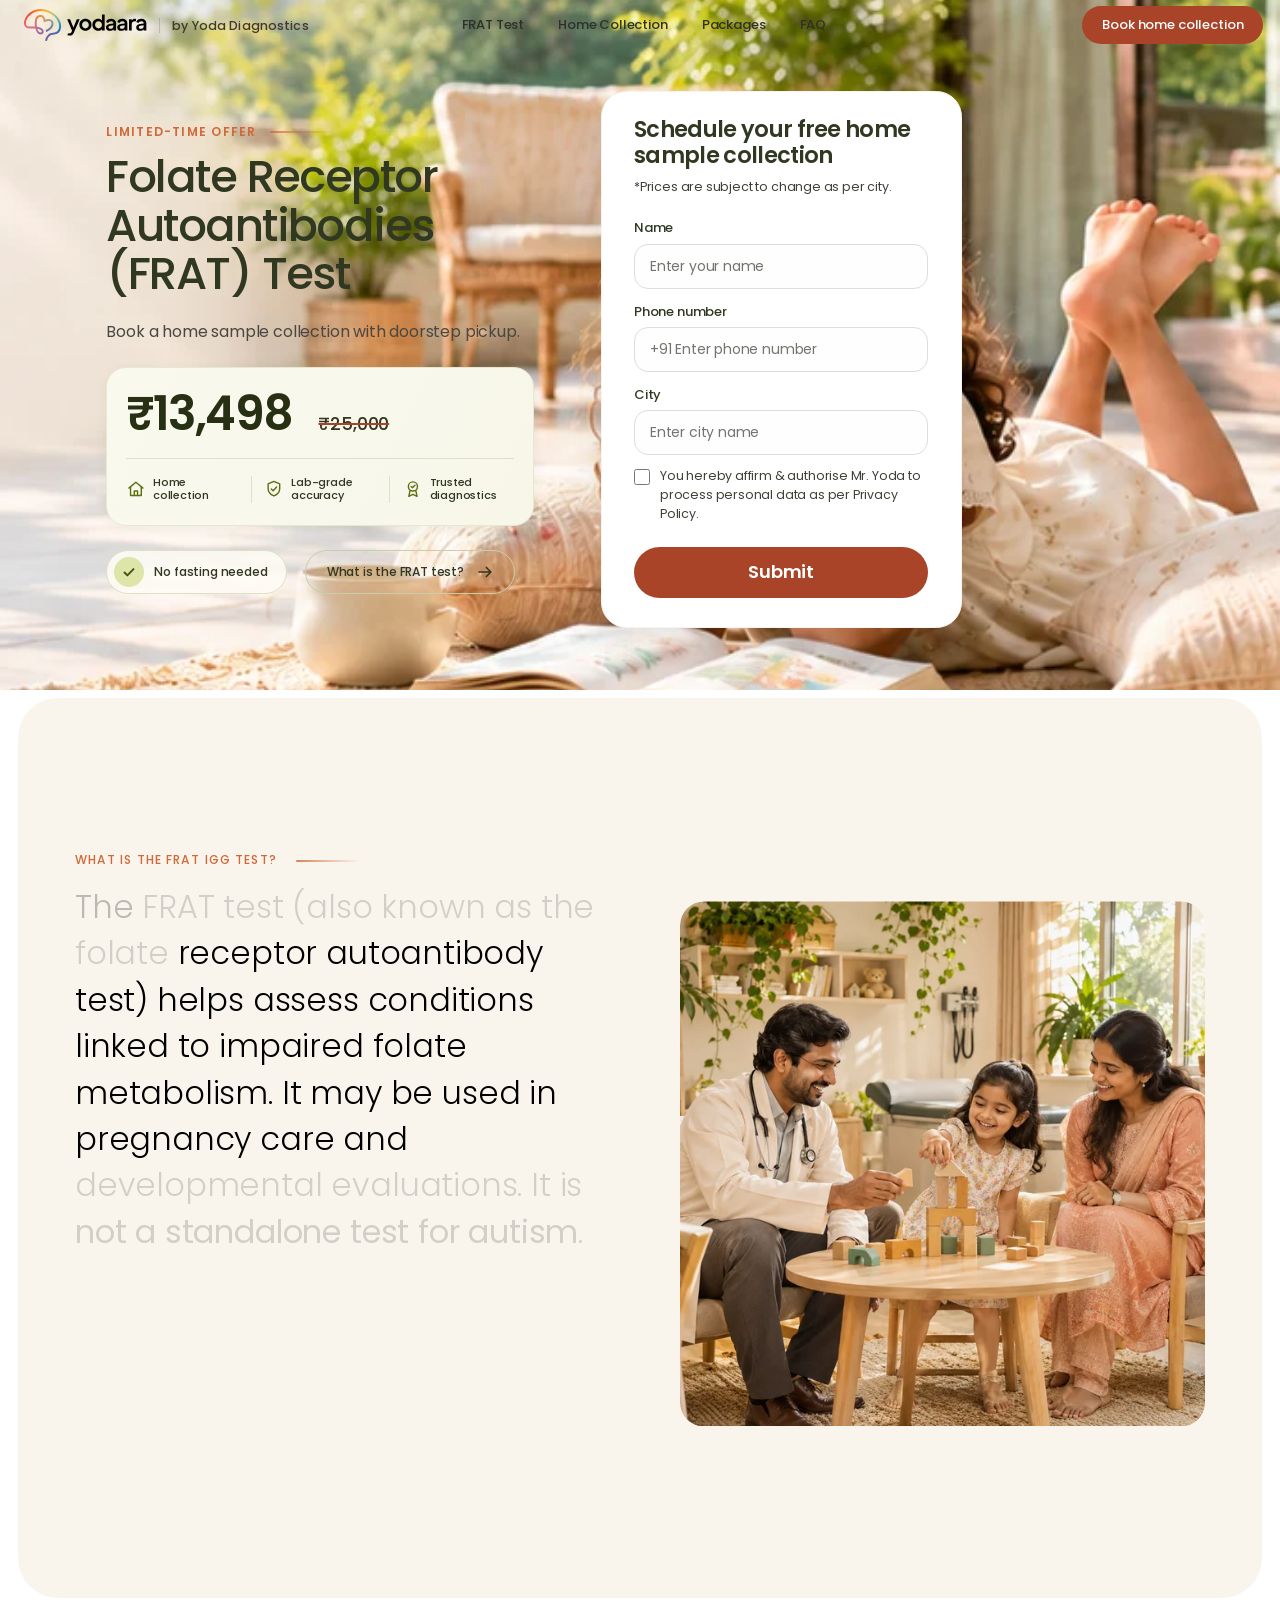
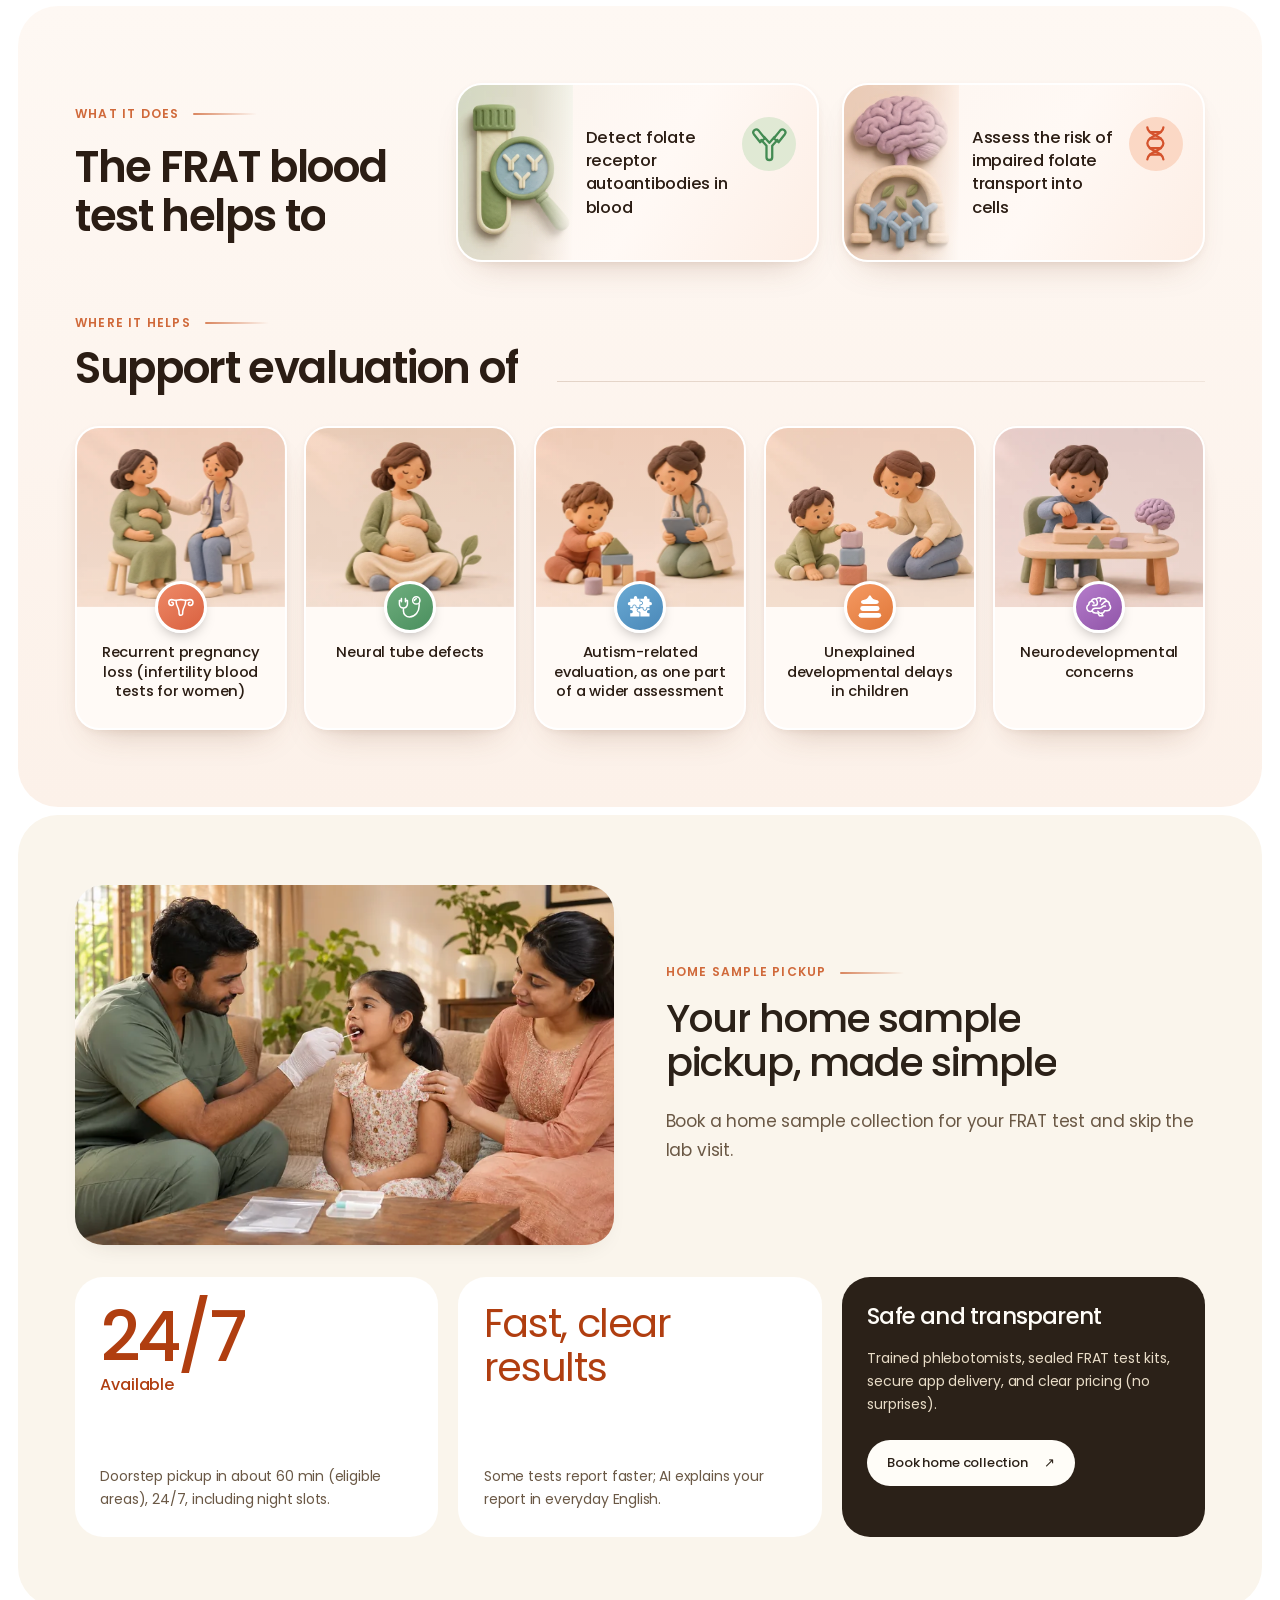
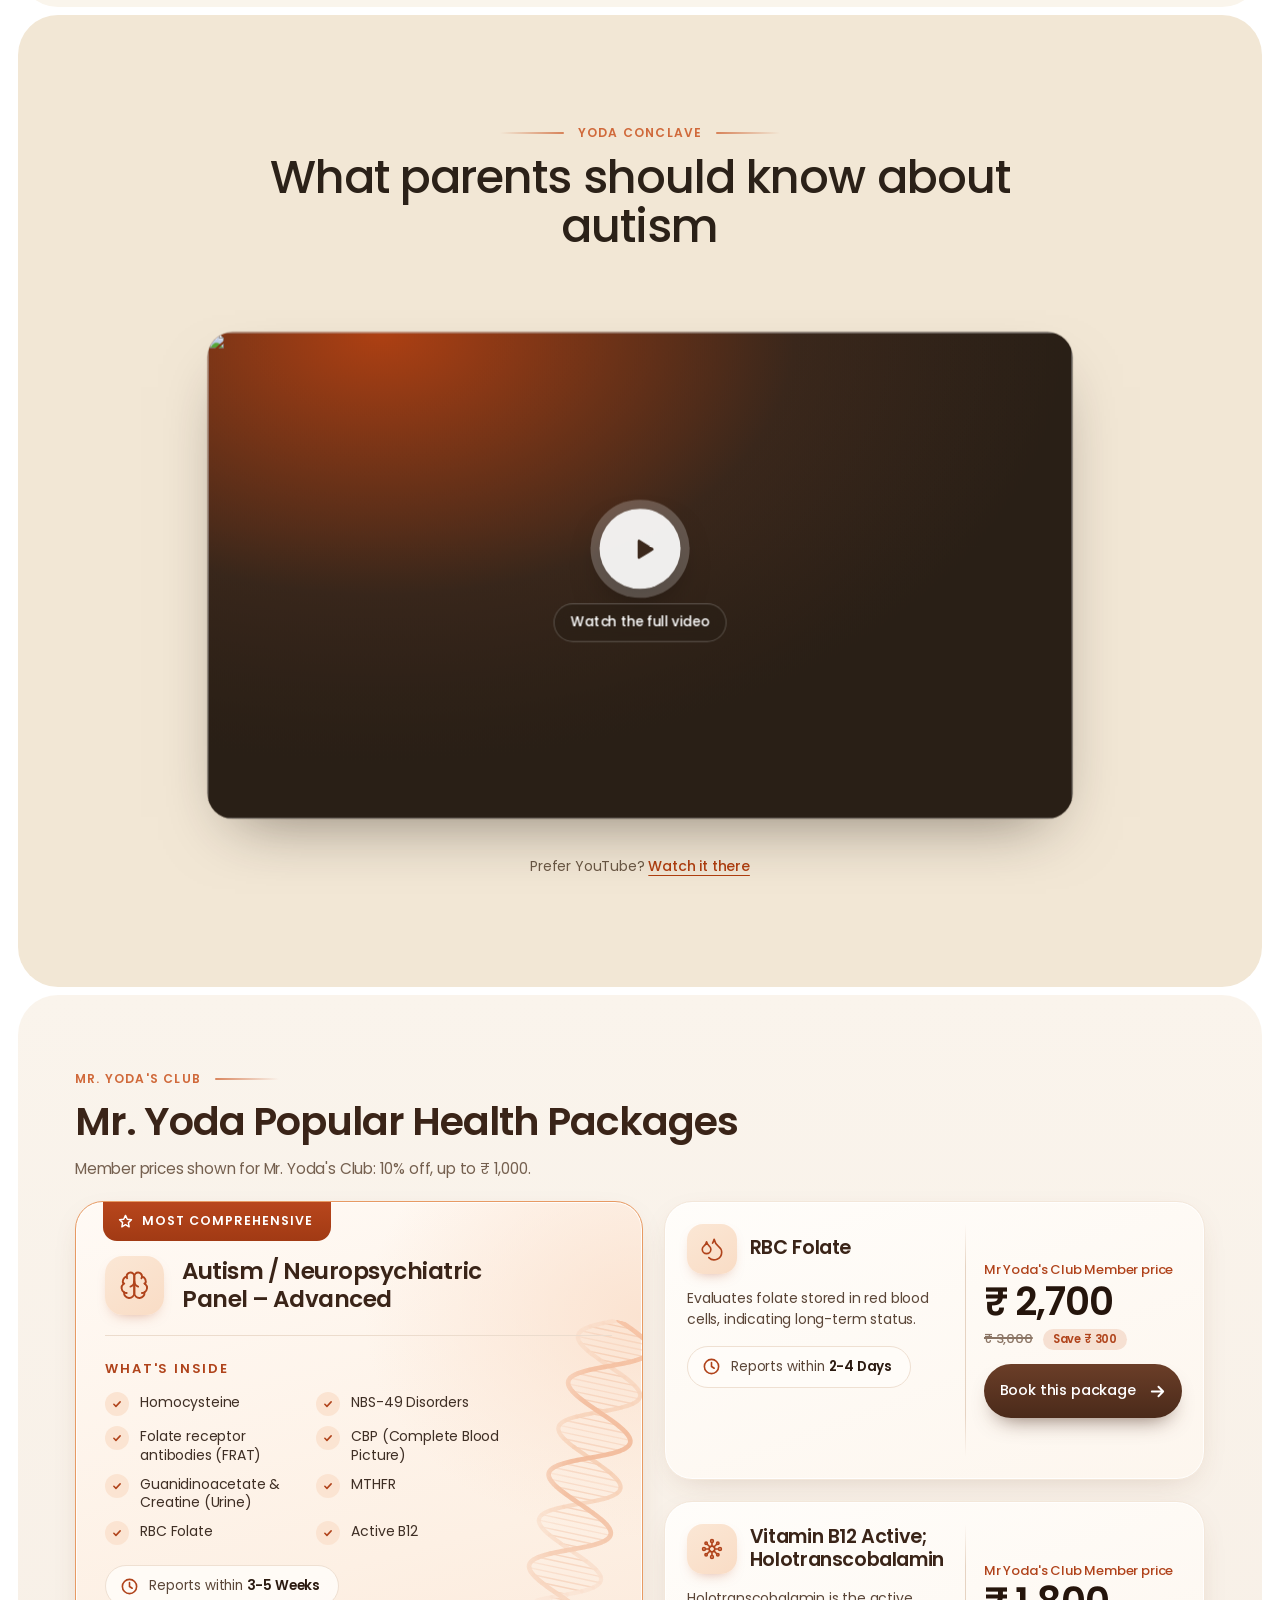
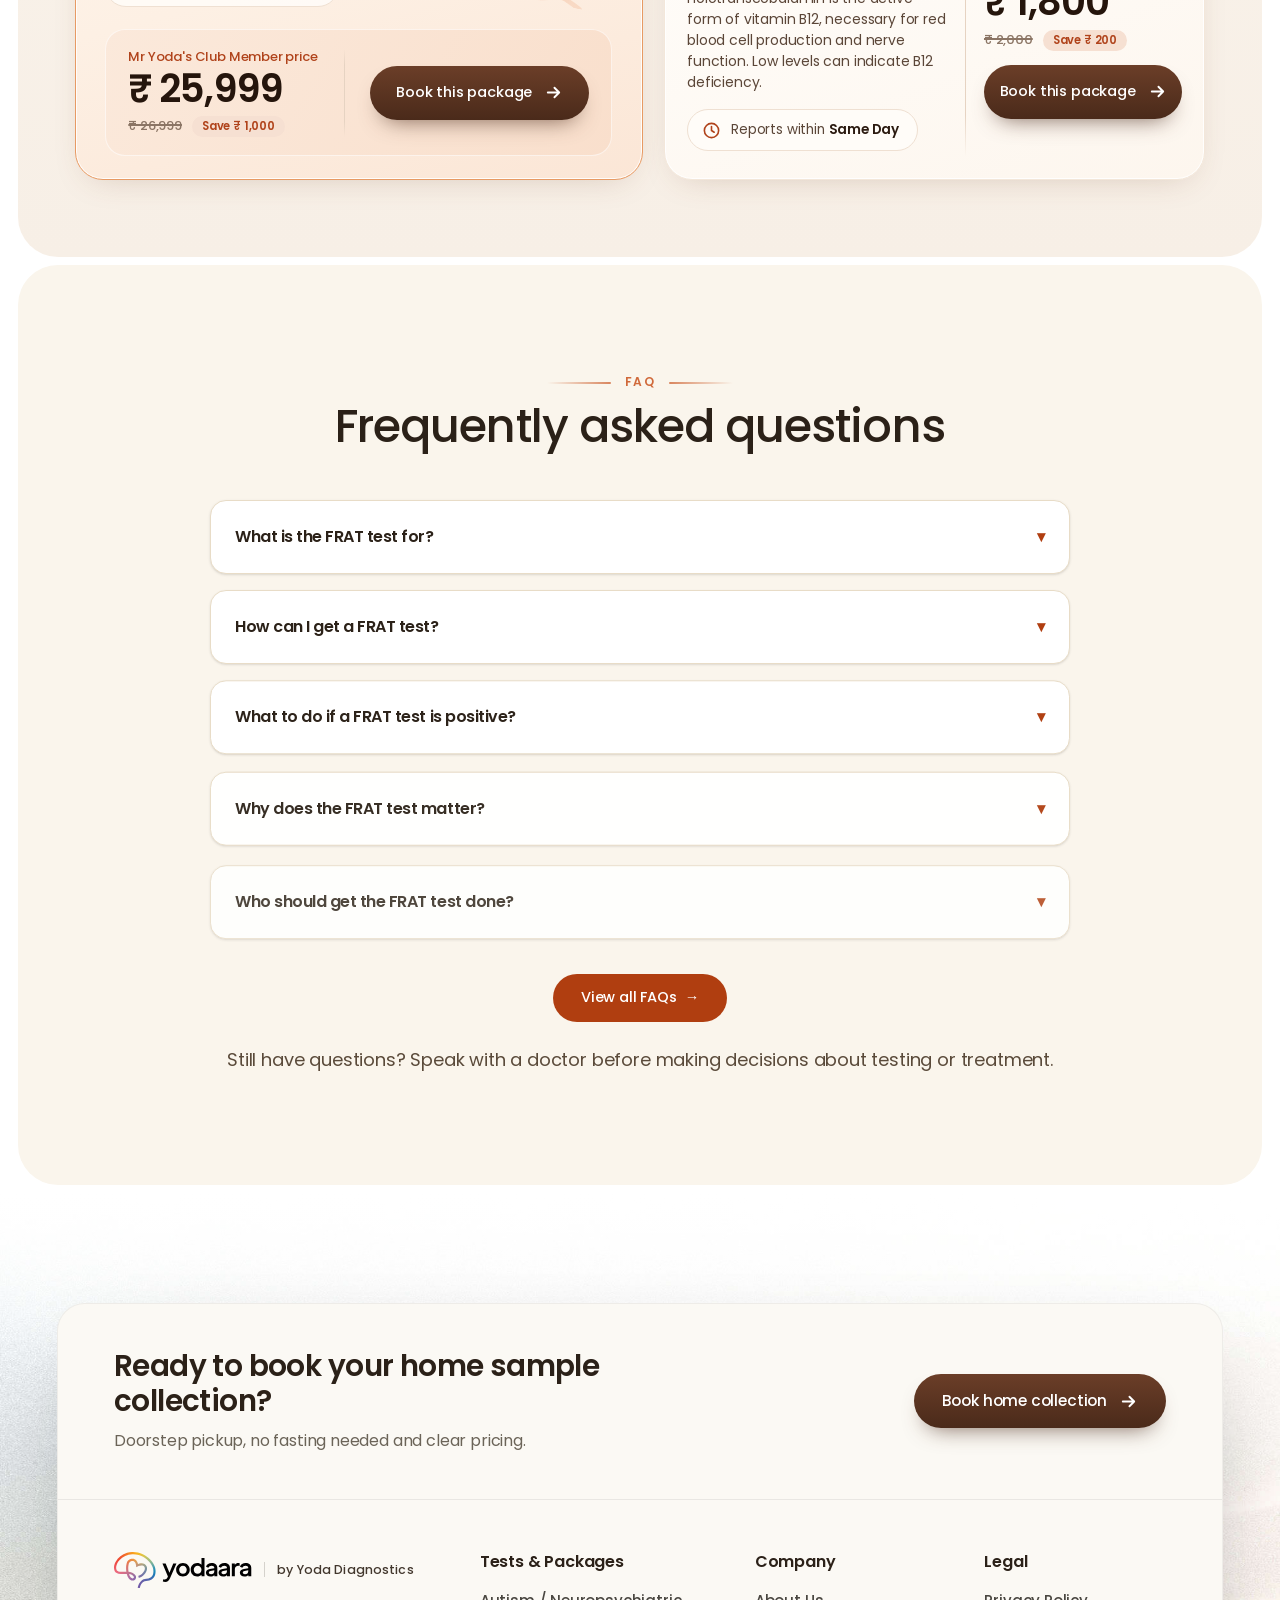
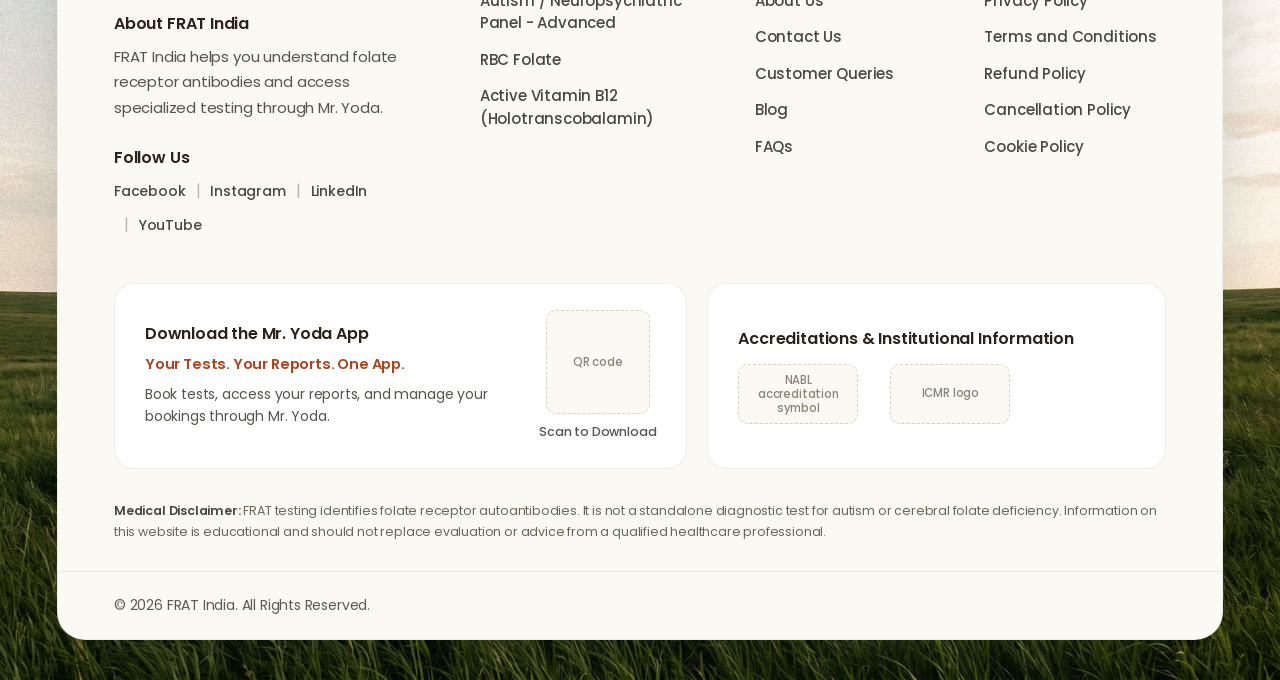
==== commit f308e8c3: "QA Issues" ====
--- a/index.html
+++ b/index.html
@@ -177,8 +177,6 @@
 
     <!-- FRAT benefits and evaluation topics, with clay illustrations. -->
     <section id="where-it-helps" class="frat-evaluation" aria-labelledby="frat-purpose-title">
-      <img class="fe-leaf fe-leaf--top" src="assets/img/leaf-shadow.svg" alt="" aria-hidden="true" />
-      <img class="fe-leaf fe-leaf--bottom" src="assets/img/leaf-shadow.svg" alt="" aria-hidden="true" />
       <div class="wrap">
         <div class="frat-purpose-layout">
           <div class="frat-evaluation-purpose">
--- a/assets/css/frat-evaluation.css
+++ b/assets/css/frat-evaluation.css
@@ -10,14 +10,8 @@
   padding-block: clamp(48px, 6vw, 96px);
   color: var(--fe-text);
   font-family: "Poppins", "Poppins Fallback", sans-serif;
-  background:
-    radial-gradient(55% 60% at 100% 0%, #fbeadf 0%, transparent 65%),
-    radial-gradient(45% 55% at 0% 100%, #fbebe0 0%, transparent 65%),
-    linear-gradient(180deg, #fef8f3, #fcf1e9);
-}
-.fe-leaf { position: absolute; z-index: -1; pointer-events: none; user-select: none; }
-.fe-leaf--top { top: -3%; right: -1%; width: clamp(150px, 18vw, 300px); opacity: .5; }
-.fe-leaf--bottom { bottom: -4%; left: -2%; width: clamp(120px, 13vw, 220px); opacity: .45; transform: scaleX(-1) rotate(8deg); }
+  background: linear-gradient(180deg, #fef8f3, #fcf1e9);
+}
 
 /* ---- Eyebrow + headings ---- */
 .frat-evaluation-eyebrow {
